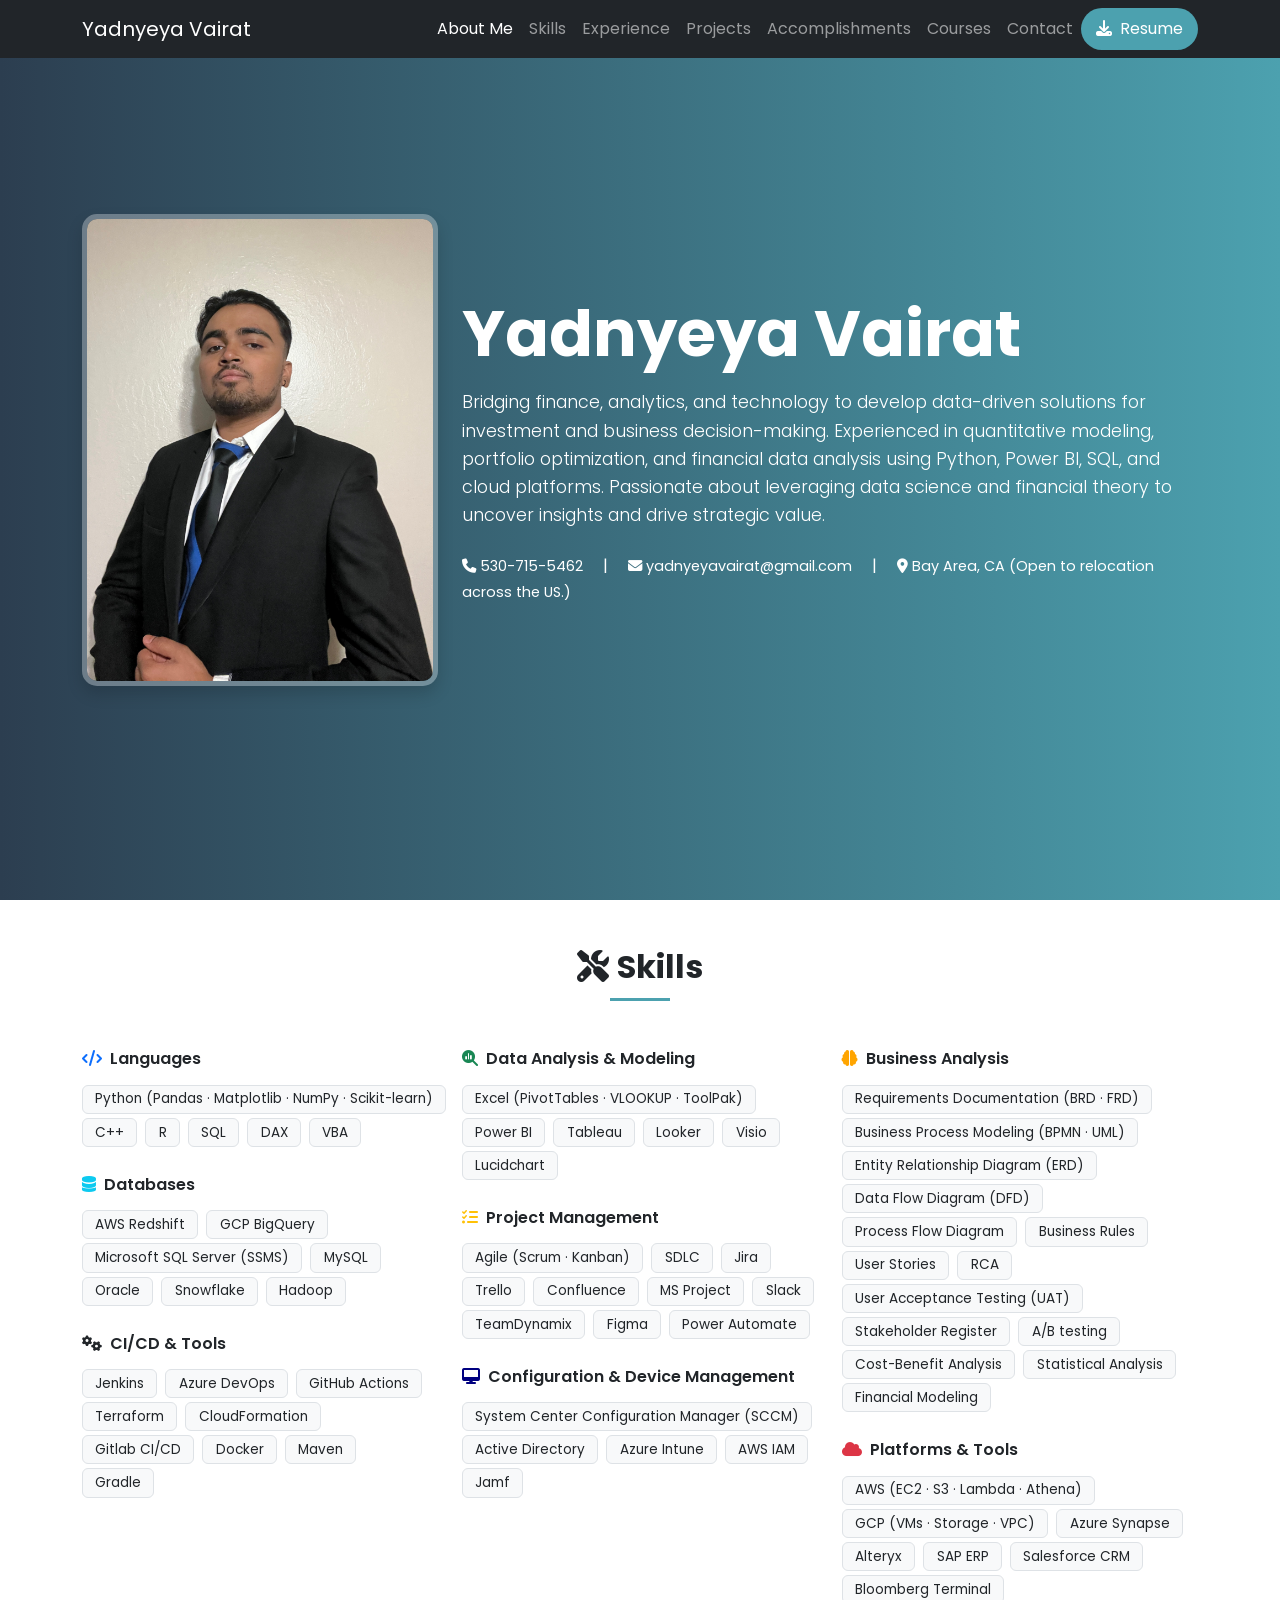
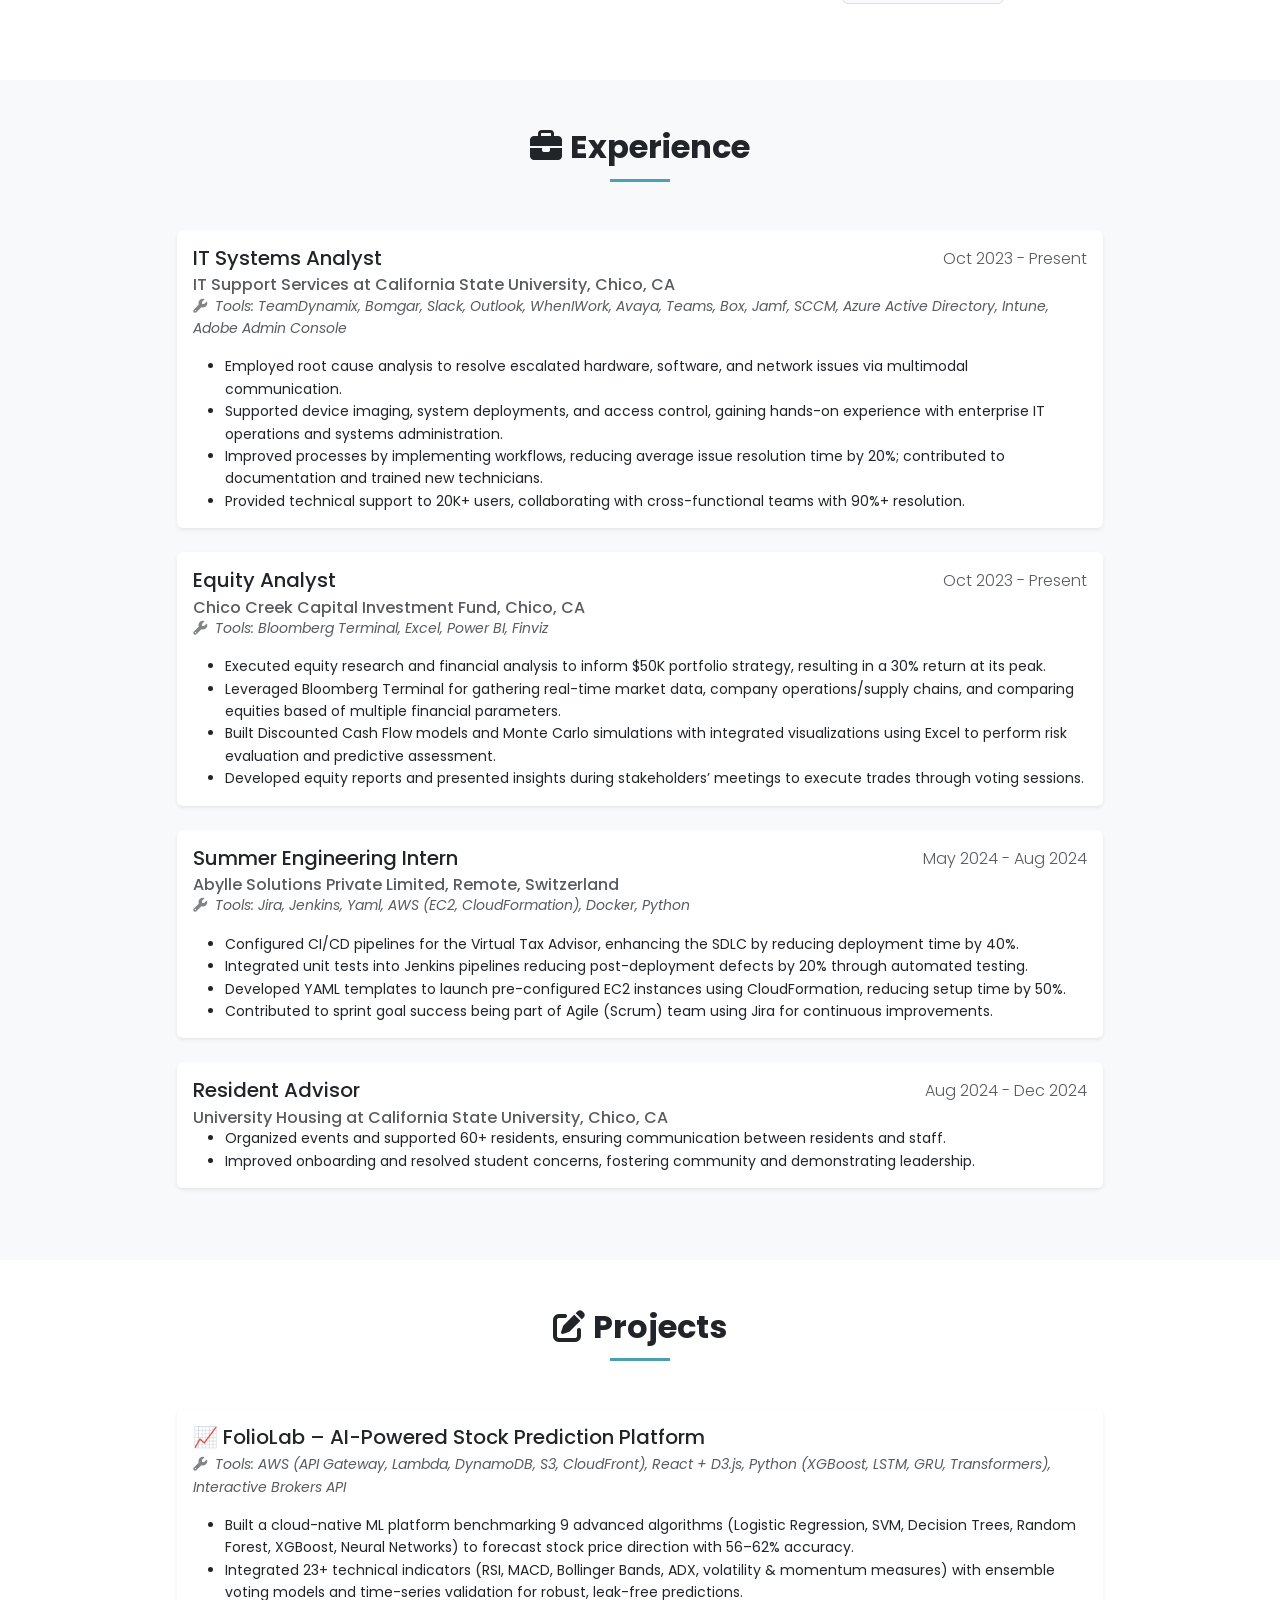
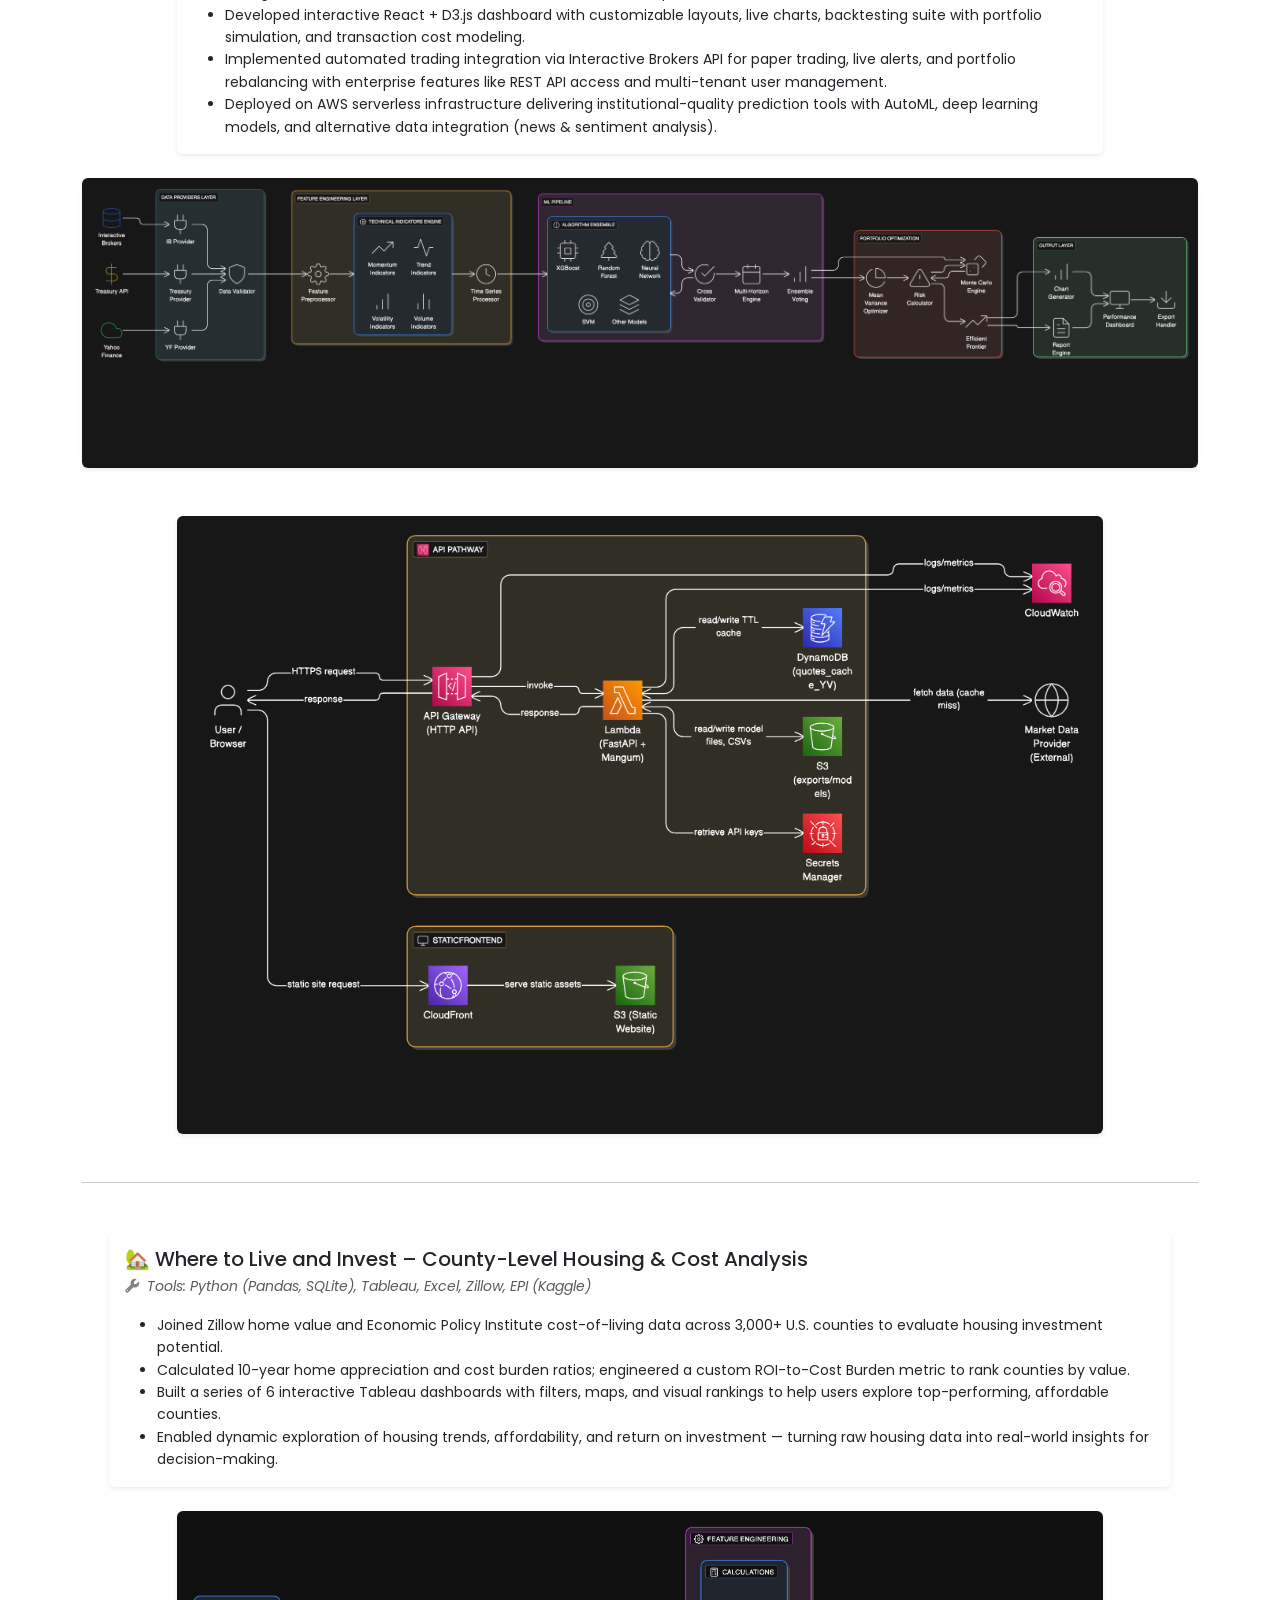
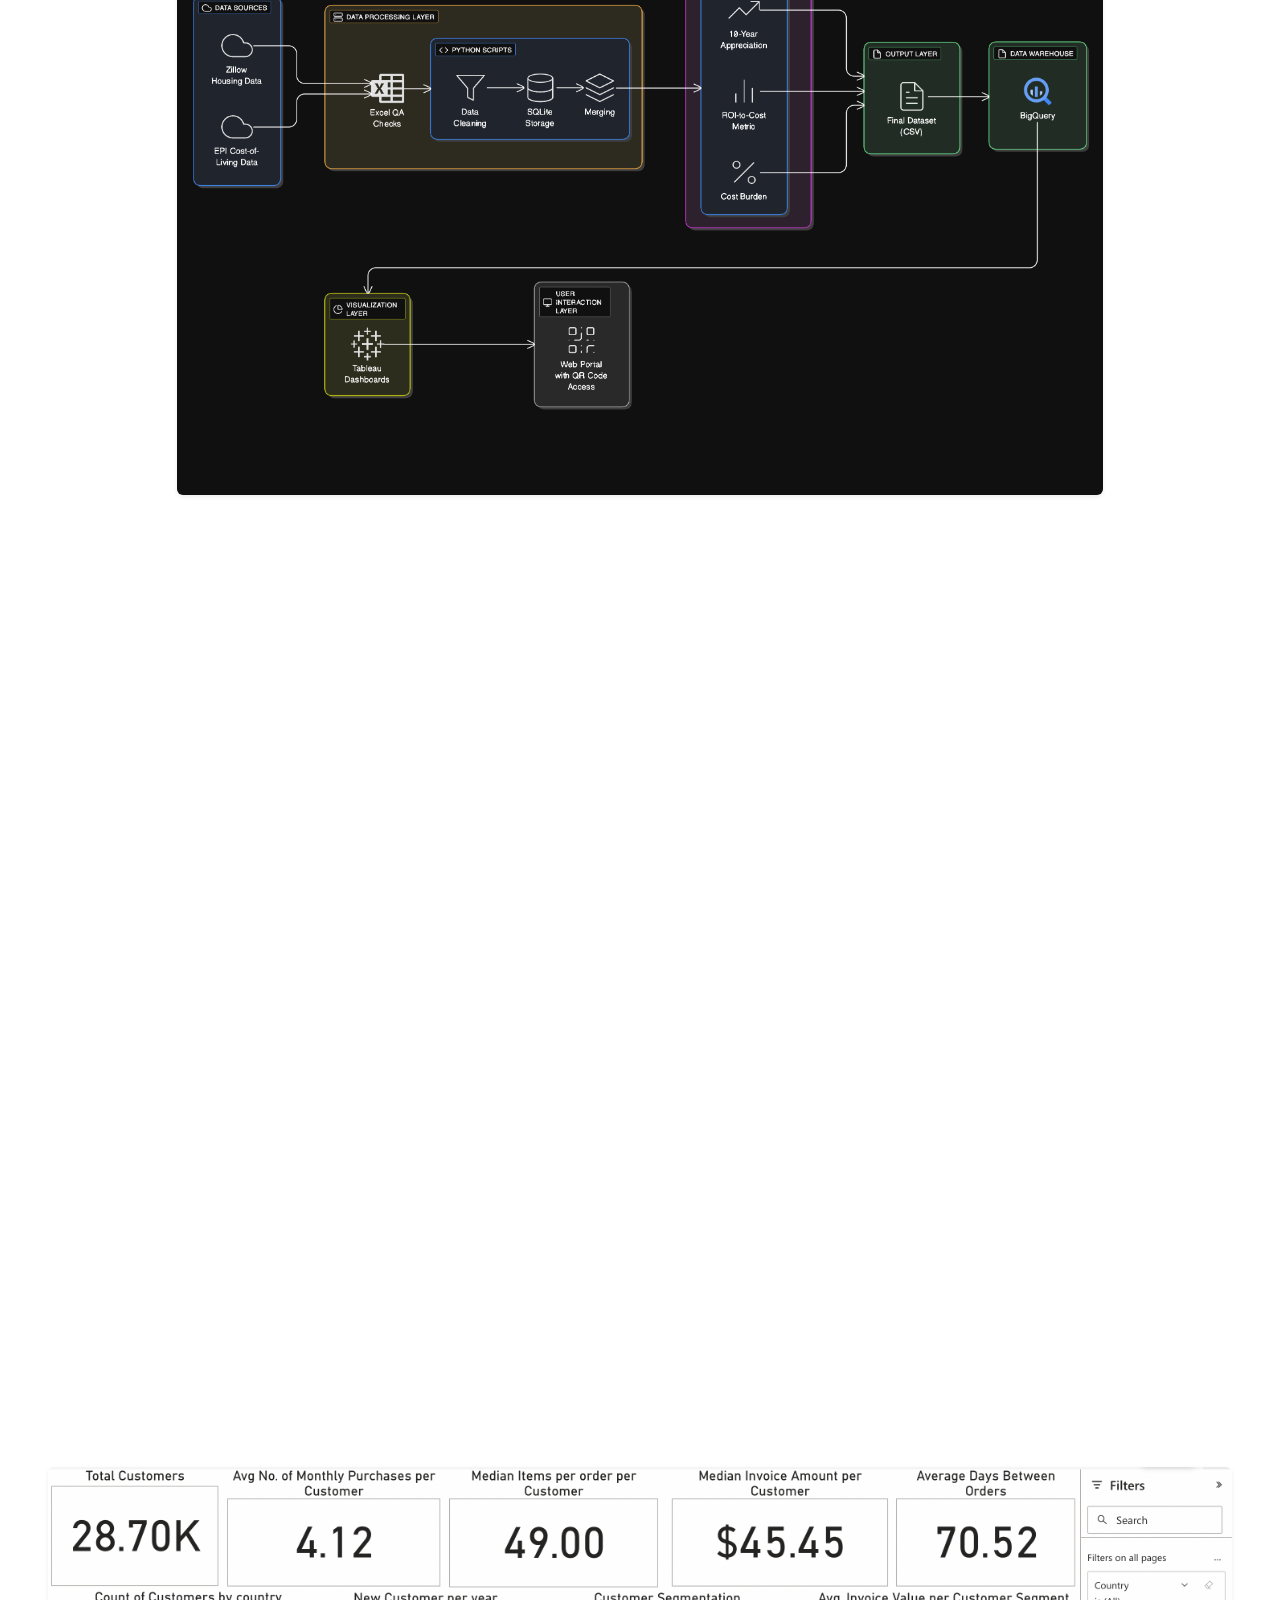
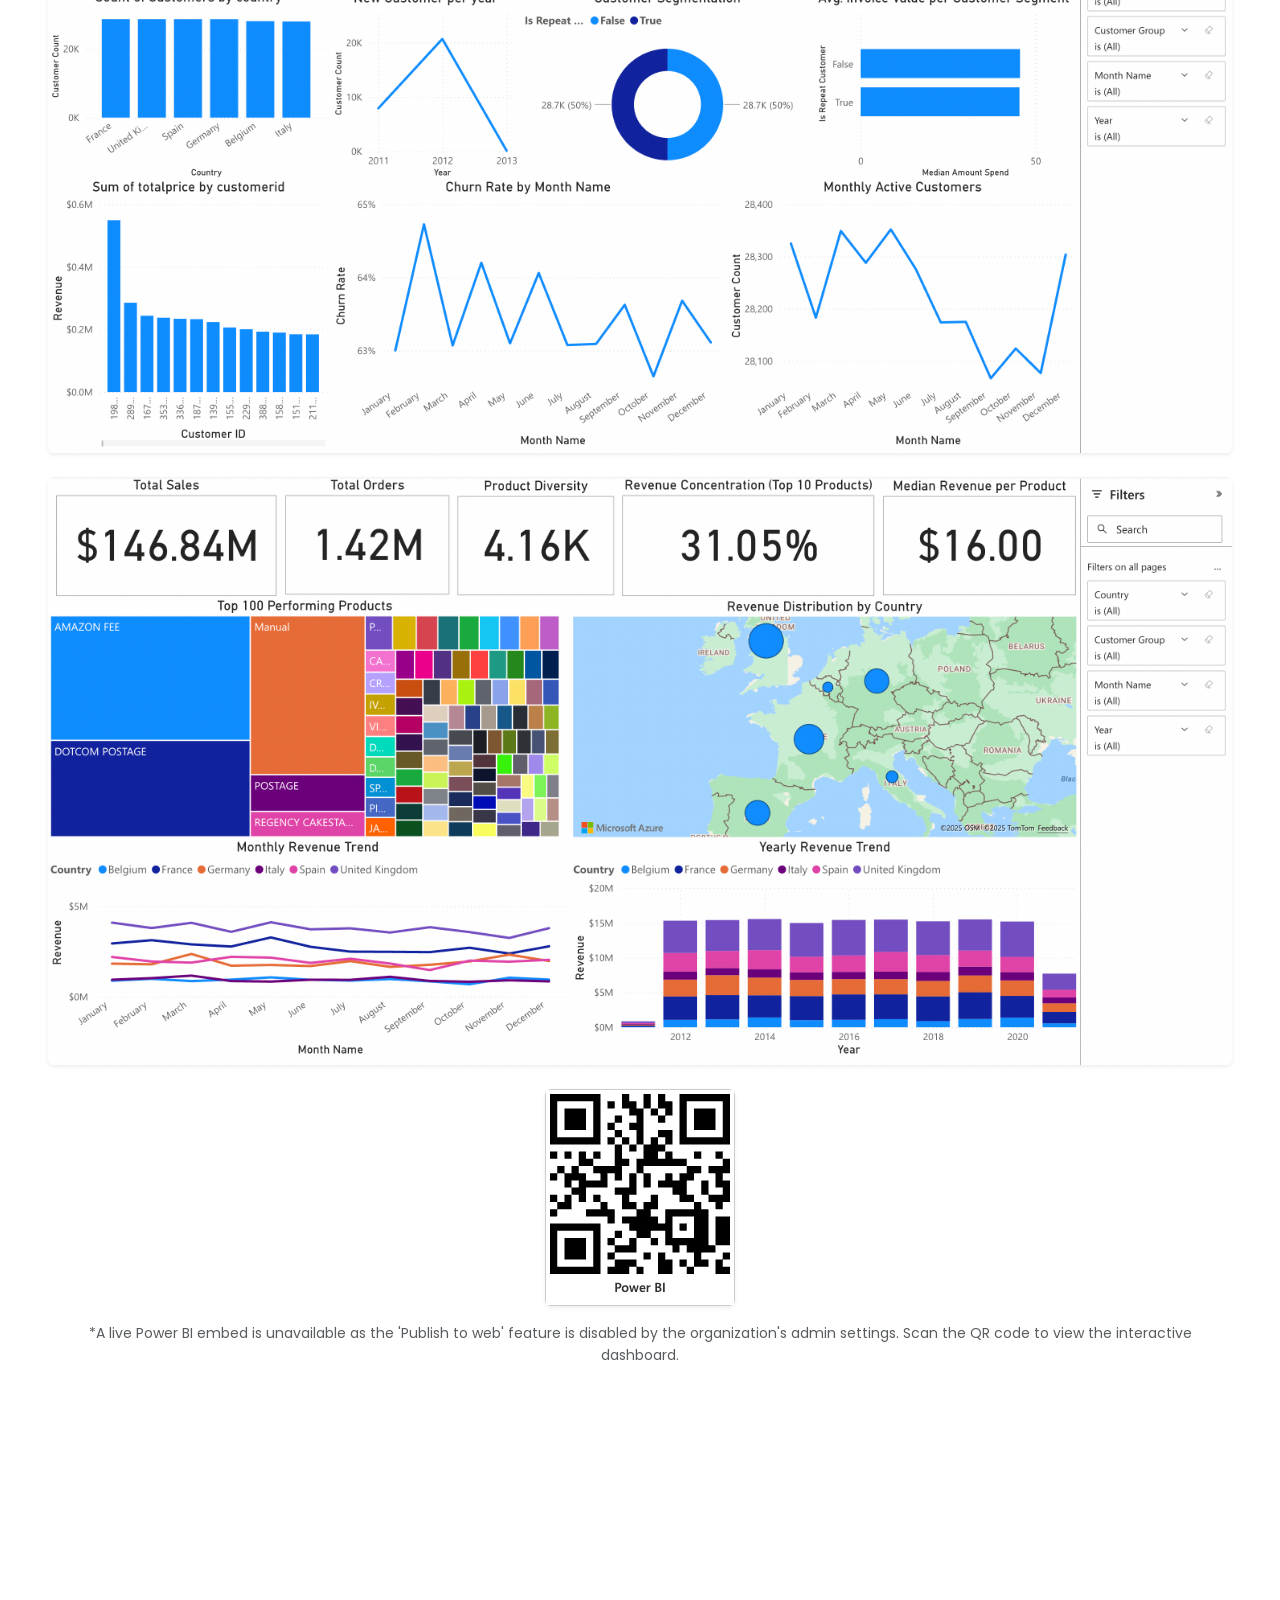
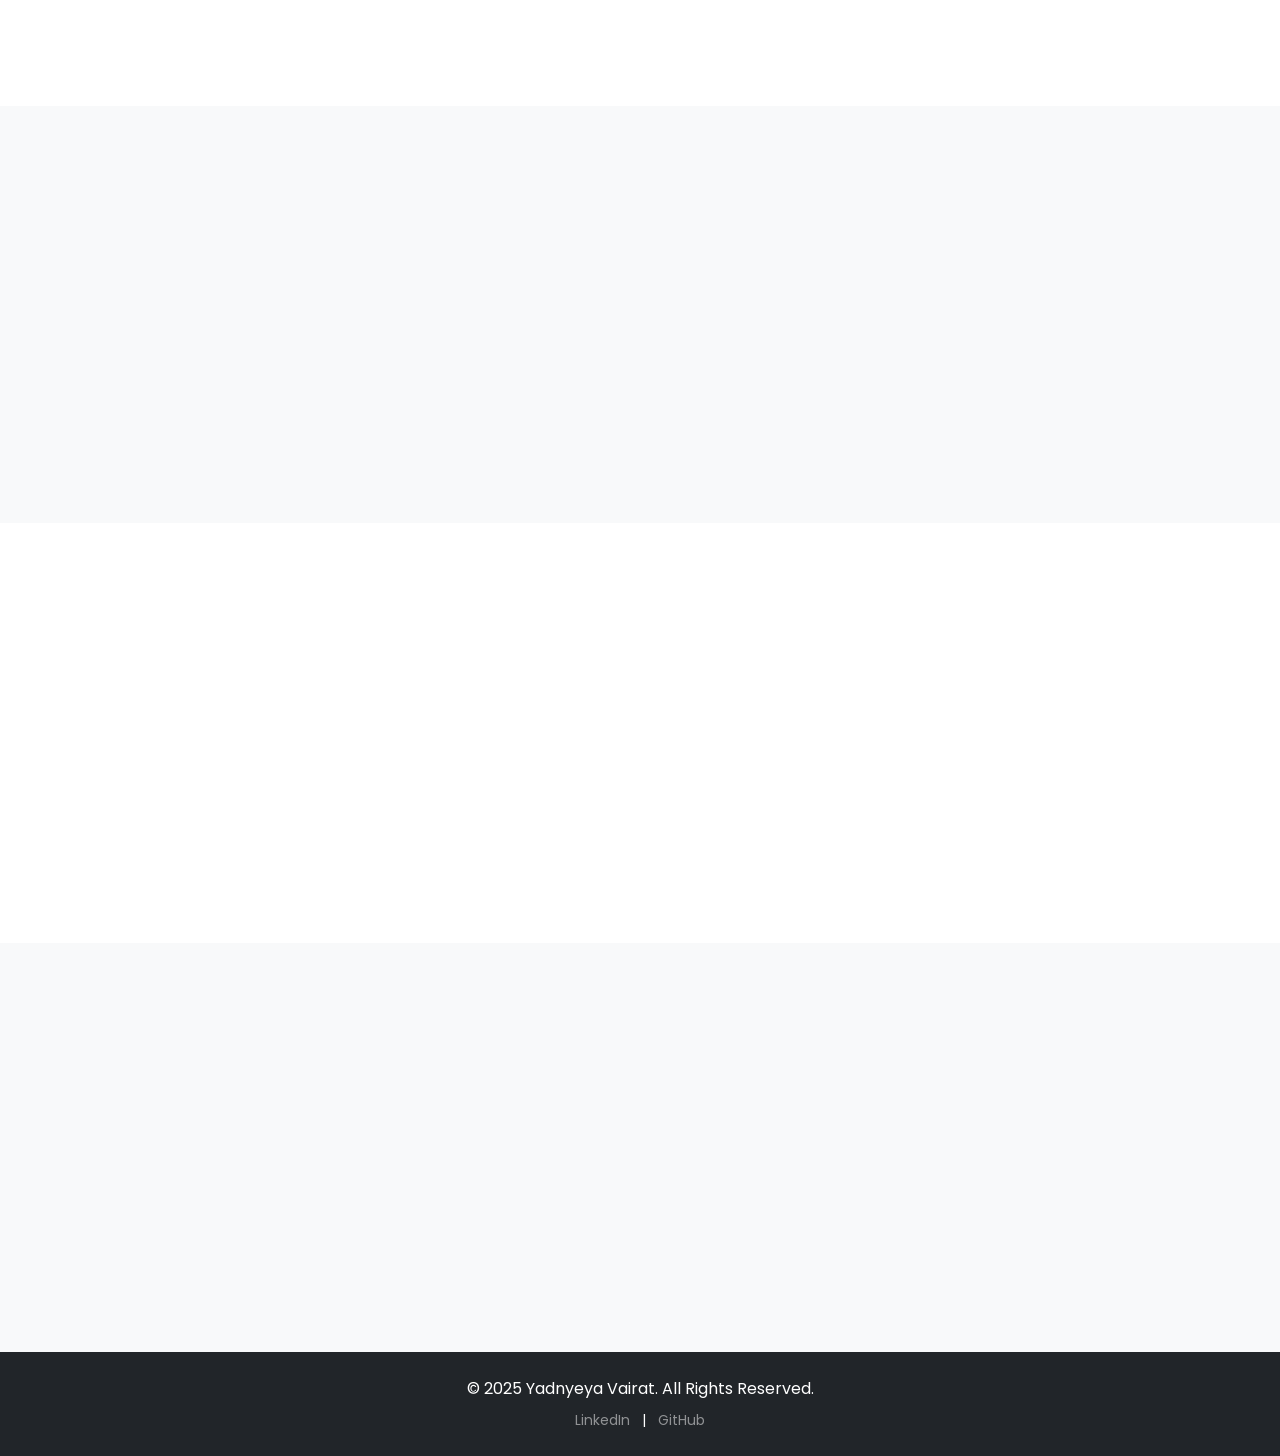
==== index.html @ 2e36c238 "Updated About me" ====
<!DOCTYPE html>
<html lang="en">
<head>
    <meta charset="UTF-8">
    <meta name="viewport" content="width=device-width, initial-scale=1.0">
    <meta name="description" content="Yadnyeya Vairat - Data Analyst & Business Analyst with expertise in Python, SQL, AWS, and Power BI. Experienced in data analytics, business analysis, and cloud operations.">
    <meta name="keywords" content="Data Analyst, Business Analyst, Python, SQL, AWS, Power BI, Tableau, Data Science, Cloud Computing">
    <meta name="author" content="Yadnyeya Vairat">
    <title>Yadnyeya Vairat | Data & Business Analyst Portfolio</title>

    <link href="https://cdn.jsdelivr.net/npm/bootstrap@5.3.3/dist/css/bootstrap.min.css" rel="stylesheet" integrity="sha384-QWTKZyjpPEjISv5WaRU9OFeRpok6YctnYmDr5pNlyT2bRjXh0JMhjY6hW+ALEwIH" crossorigin="anonymous">

    <link rel="preconnect" href="https://fonts.googleapis.com">
    <link rel="preconnect" href="https://fonts.gstatic.com" crossorigin>
    <link href="https://fonts.googleapis.com/css2?family=Poppins:wght@300;400;600;700&display=swap" rel="stylesheet">

    <link rel="stylesheet" href="https://cdnjs.cloudflare.com/ajax/libs/font-awesome/6.5.2/css/all.min.css" integrity="sha512-SnH5WK+bZxgPHs44uWIX+LLJAJ9/2PkPKZ5QiAj6Ta86w+fsb2TkcmfRyVX3pBnMFcV7oQPJkl9QevSCWr3W6A==" crossorigin="anonymous" referrerpolicy="no-referrer" />

    <!-- Link to the external CSS file -->
    <link rel="stylesheet" href="style.css">

</head>
<body data-bs-spy="scroll" data-bs-target="#mainNav" data-bs-offset="90">
    <!-- Skip link for accessibility -->
    <a href="#main-content" class="skip-link visually-hidden-focusable">Skip to main content</a>

    <nav class="navbar navbar-expand-lg navbar-dark bg-dark fixed-top" id="mainNav">
        <div class="container">
            <a class="navbar-brand" href="#home">Yadnyeya Vairat</a>
            <button class="navbar-toggler" type="button" data-bs-toggle="collapse" data-bs-target="#navbarResponsive" aria-controls="navbarResponsive" aria-expanded="false" aria-label="Toggle navigation">
                <span class="navbar-toggler-icon"></span>
            </button>
            <div class="collapse navbar-collapse" id="navbarResponsive">
                <ul class="navbar-nav ms-auto mb-2 mb-lg-0">
                    <li class="nav-item"><a class="nav-link" href="#home">About Me</a></li>
                    <li class="nav-item"><a class="nav-link" href="#skills">Skills</a></li>
                    <li class="nav-item"><a class="nav-link" href="#experience">Experience</a></li>
                    <li class="nav-item"><a class="nav-link" href="#projects">Projects</a></li>
                    <li class="nav-item"><a class="nav-link" href="#accomplishments">Accomplishments</a></li>
                    <li class="nav-item"><a class="nav-link" href="#courses">Courses</a></li>
                    <li class="nav-item"><a class="nav-link" href="#contact">Contact</a></li>
                    <li class="nav-item">
                        <a class="nav-link resume-link" href="Resume.pdf" target="_blank">
                           <i class="fas fa-download me-1"></i> Resume
                        </a>
                    </li>
                </ul>
            </div>
        </div>
    </nav>

    <header id="home" class="hero-section d-flex align-items-center text-white">
        <div class="container">
            <div>
                <div class="row align-items-center gy-4">
                    <div class="col-lg-4 text-center text-lg-end">
                        <img src="Resume.JPG"
                             alt="Professional headshot of Yadnyeya Vairat, Data and Business Analyst"
                             class="img-fluid profile-picture shadow"
                             loading="eager">
                    </div>
                    <div class="col-lg-8 text-center text-lg-start">
                        <h1 class="display-3 fw-bold mb-3">Yadnyeya Vairat</h1>
                        <p class="hero-description mb-4">
                            Bridging finance, analytics, and technology to develop data-driven solutions for investment and business decision-making. Experienced in quantitative modeling, portfolio optimization, and financial data analysis using Python, Power BI, SQL, and cloud platforms. Passionate about leveraging data science and financial theory to uncover insights and drive strategic value.
                        </p>
                        <p class="contact-info mb-0">
                            <a href="tel:530-715-5462" class="text-white me-3"><i class="fas fa-phone"></i> 530-715-5462</a> |
                            <a href="https://mail.google.com/mail/?view=cm&fs=1&to=yadnyeyavairat@gmail.com" target="_blank" rel="noopener noreferrer" class="text-white mx-3"><i class="fas fa-envelope"></i> yadnyeyavairat@gmail.com</a> |
                            <span class="mx-3"><i class="fas fa-map-marker-alt"></i> Bay Area, CA (Open to relocation across the US.)</span>
                        </p>
                    </div>
                </div>
            </div>
        </div>
    </header>

    <main id="main-content"> <!-- Removed container class to allow for mixed-width sections -->

        <section id="skills" class="py-5 scroll-target">
             <div class="container fade-in">
                <h2 class="section-title text-center mb-5"><i class="fa-solid fa-screwdriver-wrench me-2"></i>Skills</h2>
                <div class="row gy-4">
                    <!-- Column 1 -->
                    <div class="col-lg-4">
                        <div class="skill-category mb-4">
                            <h6><i class="fas fa-code me-2 text-primary"></i>Languages</h6>
                            <span class="badge bg-light text-dark border me-1 mb-1">Python (Pandas · Matplotlib · NumPy · Scikit-learn)</span>
                            <span class="badge bg-light text-dark border me-1 mb-1">C++</span>
                            <span class="badge bg-light text-dark border me-1 mb-1">R</span>
                            <span class="badge bg-light text-dark border me-1 mb-1">SQL</span>
                            <span class="badge bg-light text-dark border me-1 mb-1">DAX</span>
                            <span class="badge bg-light text-dark border me-1 mb-1">VBA</span>
                        </div>
                        <div class="skill-category mb-4">
                            <h6><i class="fas fa-database me-2 text-info"></i>Databases</h6>
                            <span class="badge bg-light text-dark border me-1 mb-1">AWS Redshift</span>
                            <span class="badge bg-light text-dark border me-1 mb-1">GCP BigQuery</span>
                            <span class="badge bg-light text-dark border me-1 mb-1">Microsoft SQL Server (SSMS)</span>
                            <span class="badge bg-light text-dark border me-1 mb-1">MySQL</span>
                            <span class="badge bg-light text-dark border me-1 mb-1">Oracle</span>
                            <span class="badge bg-light text-dark border me-1 mb-1">Snowflake</span>
                            <span class="badge bg-light text-dark border me-1 mb-1">Hadoop</span>
                        </div>
                        <div class="skill-category mb-4">
                            <h6><i class="fas fa-cogs me-2 text-dark"></i>CI/CD & Tools</h6>
                            <span class="badge bg-light text-dark border me-1 mb-1">Jenkins</span>
                            <span class="badge bg-light text-dark border me-1 mb-1">Azure DevOps</span>
                            <span class="badge bg-light text-dark border me-1 mb-1">GitHub Actions</span>
                            <span class="badge bg-light text-dark border me-1 mb-1">Terraform</span>
                            <span class="badge bg-light text-dark border me-1 mb-1">CloudFormation</span>
                            <span class="badge bg-light text-dark border me-1 mb-1">Gitlab CI/CD</span>
                            <span class="badge bg-light text-dark border me-1 mb-1">Docker</span>
                            <span class="badge bg-light text-dark border me-1 mb-1">Maven</span>
                            <span class="badge bg-light text-dark border me-1 mb-1">Gradle</span>
                        </div>
                    </div>

                    <!-- Column 2 -->
                    <div class="col-lg-4">
                        <div class="skill-category mb-4">
                            <h6><i class="fas fa-magnifying-glass-chart me-2 text-success"></i>Data Analysis & Modeling</h6>
                            <span class="badge bg-light text-dark border me-1 mb-1">Excel (PivotTables · VLOOKUP · ToolPak)</span>
                            <span class="badge bg-light text-dark border me-1 mb-1">Power BI</span>
                            <span class="badge bg-light text-dark border me-1 mb-1">Tableau</span>
                            <span class="badge bg-light text-dark border me-1 mb-1">Looker</span>
                            <span class="badge bg-light text-dark border me-1 mb-1">Visio</span>
                            <span class="badge bg-light text-dark border me-1 mb-1">Lucidchart</span>
                        </div>
                        <div class="skill-category mb-4">
                            <h6><i class="fas fa-tasks me-2 text-warning"></i>Project Management</h6>
                            <span class="badge bg-light text-dark border me-1 mb-1">Agile (Scrum · Kanban)</span>
                            <span class="badge bg-light text-dark border me-1 mb-1">SDLC</span>
                            <span class="badge bg-light text-dark border me-1 mb-1">Jira</span>
                            <span class="badge bg-light text-dark border me-1 mb-1">Trello</span>
                            <span class="badge bg-light text-dark border me-1 mb-1">Confluence</span>
                            <span class="badge bg-light text-dark border me-1 mb-1">MS Project</span>
                            <span class="badge bg-light text-dark border me-1 mb-1">Slack</span>
                            <span class="badge bg-light text-dark border me-1 mb-1">TeamDynamix</span>
                            <span class="badge bg-light text-dark border me-1 mb-1">Figma</span>
                            <span class="badge bg-light text-dark border me-1 mb-1">Power Automate</span>
                        </div>
                        <div class="skill-category mb-4">
                            <h6><i class="fas fa-desktop me-2" style="color: #000080;"></i>Configuration & Device Management</h6>
                            <span class="badge bg-light text-dark border me-1 mb-1">System Center Configuration Manager (SCCM)</span>
                            <span class="badge bg-light text-dark border me-1 mb-1">Active Directory</span>
                            <span class="badge bg-light text-dark border me-1 mb-1">Azure Intune</span>
                            <span class="badge bg-light text-dark border me-1 mb-1">AWS IAM</span>
                            <span class="badge bg-light text-dark border me-1 mb-1">Jamf</span>
                        </div>
                    </div>

                    <!-- Column 3 -->
                    <div class="col-lg-4">
                        <div class="skill-category mb-4">
                            <h6><i class="fas fa-brain me-2" style="color: orange;"></i>Business Analysis</h6>
                            <span class="badge bg-light text-dark border me-1 mb-1">Requirements Documentation (BRD · FRD)</span>
                            <span class="badge bg-light text-dark border me-1 mb-1">Business Process Modeling (BPMN · UML)</span>
                            <span class="badge bg-light text-dark border me-1 mb-1">Entity Relationship Diagram (ERD)</span>
                            <span class="badge bg-light text-dark border me-1 mb-1">Data Flow Diagram (DFD)</span>
                            <span class="badge bg-light text-dark border me-1 mb-1">Process Flow Diagram</span>
                            <span class="badge bg-light text-dark border me-1 mb-1">Business Rules</span>
                            <span class="badge bg-light text-dark border me-1 mb-1">User Stories</span>
                            <span class="badge bg-light text-dark border me-1 mb-1">RCA</span>
                            <span class="badge bg-light text-dark border me-1 mb-1">User Acceptance Testing (UAT)</span>
                            <span class="badge bg-light text-dark border me-1 mb-1">Stakeholder Register</span>
                            <span class="badge bg-light text-dark border me-1 mb-1">A/B testing</span>
                            <span class="badge bg-light text-dark border me-1 mb-1">Cost-Benefit Analysis</span>
                            <span class="badge bg-light text-dark border me-1 mb-1">Statistical Analysis</span>
                            <span class="badge bg-light text-dark border me-1 mb-1">Financial Modeling</span>
                        </div>
                        <div class="skill-category mb-4">
                            <h6><i class="fas fa-cloud me-2 text-danger"></i>Platforms & Tools</h6>
                            <span class="badge bg-light text-dark border me-1 mb-1">AWS (EC2 · S3 · Lambda · Athena)</span>
                            <span class="badge bg-light text-dark border me-1 mb-1">GCP (VMs · Storage · VPC)</span>
                            <span class="badge bg-light text-dark border me-1 mb-1">Azure Synapse</span>
                            <span class="badge bg-light text-dark border me-1 mb-1">Alteryx</span>
                            <span class="badge bg-light text-dark border me-1 mb-1">SAP ERP</span>
                            <span class="badge bg-light text-dark border me-1 mb-1">Salesforce CRM</span>
                            <span class="badge bg-light text-dark border me-1 mb-1">Bloomberg Terminal</span>
                        </div>
                    </div>
                </div>
            </div>
        </section>

        <section id="experience" class="py-5 bg-light scroll-target">
            <div class="container fade-in">
                <h2 class="section-title text-center mb-5"><i class="fas fa-briefcase me-2"></i>Experience</h2>
                <div class="row justify-content-center">
                    <div class="col-lg-10">
                        <div class="card mb-4 shadow-sm experience-card">
                            <div class="card-body">
                                <div class="d-flex justify-content-between flex-wrap mb-2">
                                    <h5 class="card-title mb-0">IT Systems Analyst</h5>
                                    <span class="text-muted fw-light">Oct 2023 - Present</span>
                                </div>
                                <h6 class="card-subtitle text-muted">IT Support Services at California State University, Chico, CA</h6>
                                <p class="text-muted small tools-used mb-3">
                                    <i class="fas fa-wrench me-1 opacity-75"></i> Tools: TeamDynamix, Bomgar, Slack, Outlook, WhenIWork, Avaya, Teams, Box, Jamf, SCCM, Azure Active Directory, Intune, Adobe Admin Console
                                </p>
                                <ul class="card-text small">
                                    <li>Employed root cause analysis to resolve escalated hardware, software, and network issues via multimodal communication.</li>
                                    <li>Supported device imaging, system deployments, and access control, gaining hands-on experience with enterprise IT operations and systems administration.</li>
                                    <li>Improved processes by implementing workflows, reducing average issue resolution time by 20%; contributed to documentation and trained new technicians.</li>
                                    <li>Provided technical support to 20K+ users, collaborating with cross-functional teams with 90%+ resolution.</li>
                                </ul>
                            </div>
                        </div>

                        <div class="card mb-4 shadow-sm experience-card">
                             <div class="card-body">
                                <div class="d-flex justify-content-between flex-wrap mb-2">
                                    <h5 class="card-title mb-0">Equity Analyst</h5>
                                    <span class="text-muted fw-light">Oct 2023 - Present</span>
                                </div>
                                <h6 class="card-subtitle text-muted">Chico Creek Capital Investment Fund, Chico, CA</h6>
                                <p class="text-muted small tools-used mb-3">
                                     <i class="fas fa-wrench me-1 opacity-75"></i> Tools: Bloomberg Terminal, Excel, Power BI, Finviz
                                </p>
                                <ul class="card-text small">
                                    <li>Executed equity research and financial analysis to inform $50K portfolio strategy, resulting in a 30% return at its peak.</li>
                                    <li>Leveraged Bloomberg Terminal for gathering real-time market data, company operations/supply chains, and comparing equities based of multiple financial parameters.</li>
                                    <li>Built Discounted Cash Flow models and Monte Carlo simulations with integrated visualizations using Excel to perform risk evaluation and predictive assessment.</li>
                                    <li>Developed equity reports and presented insights during stakeholders’ meetings to execute trades through voting sessions.</li>
                                </ul>
                            </div>
                        </div>

                        <div class="card mb-4 shadow-sm experience-card">
                             <div class="card-body">
                                <div class="d-flex justify-content-between flex-wrap mb-2">
                                    <h5 class="card-title mb-0">Summer Engineering Intern</h5>
                                    <span class="text-muted fw-light">May 2024 - Aug 2024</span>
                                </div>
                                <h6 class="card-subtitle text-muted">Abylle Solutions Private Limited, Remote, Switzerland</h6>
                                <p class="text-muted small tools-used mb-3">
                                    <i class="fas fa-wrench me-1 opacity-75"></i> Tools: Jira, Jenkins, Yaml, AWS (EC2, CloudFormation), Docker, Python
                                </p>
                                <ul class="card-text small">
                                    <li>Configured CI/CD pipelines for the Virtual Tax Advisor, enhancing the SDLC by reducing deployment time by 40%.</li>
                                    <li>Integrated unit tests into Jenkins pipelines reducing post-deployment defects by 20% through automated testing.</li>
                                    <li>Developed YAML templates to launch pre-configured EC2 instances using CloudFormation, reducing setup time by 50%.</li>
                                    <li>Contributed to sprint goal success being part of Agile (Scrum) team using Jira for continuous improvements.</li>
                                </ul>
                            </div>
                        </div>
                         <div class="card mb-4 shadow-sm experience-card">
                            <div class="card-body">
                                <div class="d-flex justify-content-between flex-wrap mb-2">
                                    <h5 class="card-title mb-0">Resident Advisor</h5>
                                    <span class="text-muted fw-light">Aug 2024 - Dec 2024</span>
                                </div>
                                <h6 class="card-subtitle text-muted">University Housing at California State University, Chico, CA</h6>
                                <ul class="card-text small">
                                    <li>Organized events and supported 60+ residents, ensuring communication between residents and staff.</li>
                                    <li>Improved onboarding and resolved student concerns, fostering community and demonstrating leadership.</li>
                                </ul>
                            </div>
                        </div>
                    </div>
                </div>
            </div>
        </section>

        <!-- UPDATED PROJECTS SECTION LAYOUT -->
        <section id="projects" class="py-5 scroll-target">
            <div class="container fade-in">
                <h2 class="section-title text-center mb-5"><i class="fa-solid fa-pen-to-square me-2"></i>Projects</h2>

                <!-- TOP Featured Project Card - FolioLab -->
                <div class="row justify-content-center mb-4">
                    <div class="col-lg-10">
                        <div class="card shadow-sm project-card border-primary">
                             <div class="card-body">
                                <h5 class="card-title mb-1">📈 FolioLab – AI-Powered Stock Prediction Platform</h5>
                                <p class="text-muted small tools-used mb-3">
                                     <i class="fas fa-wrench me-1 opacity-75"></i> Tools: AWS (API Gateway, Lambda, DynamoDB, S3, CloudFront), React + D3.js, Python (XGBoost, LSTM, GRU, Transformers), Interactive Brokers API
                                </p>
                                <ul class="card-text small">
                                    <li>Built a cloud-native ML platform benchmarking 9 advanced algorithms (Logistic Regression, SVM, Decision Trees, Random Forest, XGBoost, Neural Networks) to forecast stock price direction with 56–62% accuracy.</li>
                                    <li>Integrated 23+ technical indicators (RSI, MACD, Bollinger Bands, ADX, volatility & momentum measures) with ensemble voting models and time-series validation for robust, leak-free predictions.</li>
                                    <li>Developed interactive React + D3.js dashboard with customizable layouts, live charts, backtesting suite with portfolio simulation, and transaction cost modeling.</li>
                                    <li>Implemented automated trading integration via Interactive Brokers API for paper trading, live alerts, and portfolio rebalancing with enterprise features like REST API access and multi-tenant user management.</li>
                                    <li>Deployed on AWS serverless infrastructure delivering institutional-quality prediction tools with AutoML, deep learning models, and alternative data integration (news & sentiment analysis).</li>
                                </ul>
                            </div>
                        </div>
                    </div>
                </div>
            </div> <!-- End of standard container -->
            
            <!-- Container for the Python System Architecture image -->
            <div class="container mb-5 fade-in">
                <div class="row justify-content-center">
                    <div class="col-lg-12">
                        <img src="Python System Architecture.png" class="img-fluid rounded shadow-sm" alt="FolioLab Python System Architecture - ML Pipeline with Data Processing, Feature Engineering, and Model Training Components" loading="lazy">
                    </div>
                </div>
            </div>
            
            <!-- Container for the FolioLab Architecture image -->
            <div class="container mb-5 fade-in">
                <div class="row justify-content-center">
                    <div class="col-lg-10">
                        <img src="FolioLab.png" class="img-fluid rounded shadow-sm" alt="FolioLab AI-Powered Stock Prediction Platform Architecture Diagram" loading="lazy">
                    </div>
                </div>
            </div>

            <div class="container fade-in">
                <hr class="my-5"> <!-- Add a separator -->
            </div>

                <!-- Second Featured Project Card -->
                <div class="row justify-content-center mb-4">
                    <div class="col-lg-10">
                        <div class="card shadow-sm project-card">
                             <div class="card-body">
                                <h5 class="card-title mb-1">🏡 Where to Live and Invest – County-Level Housing & Cost Analysis</h5>
                                <p class="text-muted small tools-used mb-3">
                                     <i class="fas fa-wrench me-1 opacity-75"></i> Tools: Python (Pandas, SQLite), Tableau, Excel, Zillow, EPI (Kaggle)
                                </p>
                                <ul class="card-text small">
                                    <li>Joined Zillow home value and Economic Policy Institute cost-of-living data across 3,000+ U.S. counties to evaluate housing investment potential.</li>
                                    <li>Calculated 10-year home appreciation and cost burden ratios; engineered a custom ROI-to-Cost Burden metric to rank counties by value.</li>
                                    <li>Built a series of 6 interactive Tableau dashboards with filters, maps, and visual rankings to help users explore top-performing, affordable counties.</li>
                                    <li>Enabled dynamic exploration of housing trends, affordability, and return on investment — turning raw housing data into real-world insights for decision-making.</li>
                                </ul>
                            </div>
                        </div>
                    </div>
                </div>
            </div> <!-- End of standard container -->
            
            <!-- Container for the Real Estate image (reduced size) -->
            <div class="container mb-5 fade-in">
                <div class="row justify-content-center">
                    <div class="col-lg-10">
                        <img src="Real Estate.png" class="img-fluid rounded shadow-sm" alt="Real Estate Investment Analysis Project Architecture Diagram" loading="lazy">
                    </div>
                </div>
            </div>

            <!-- New full-width container for the dashboard -->
            <div class="container-fluid px-md-5 mb-5 fade-in">
                 <div class='tableauPlaceholder' id='viz1752080112886' style='position: relative'>
                    <noscript>
                        <a href='#'>
                            <img alt='Dashboard 2 ' src='https:&#47;&#47;public.tableau.com&#47;static&#47;images&#47;US&#47;USRealEstateInvestmentAnalysis&#47;Dashboard2&#47;1_rss.png' style='border: none' />
                        </a>
                    </noscript>
                    <object class='tableauViz'  style='display:none;'>
                        <param name='host_url' value='https%3A%2F%2Fpublic.tableau.com%2F' />
                        <param name='embed_code_version' value='3' />
                        <param name='site_root' value='' />
                        <param name='name' value='USRealEstateInvestmentAnalysis&#47;Dashboard2' />
                        <param name='tabs' value='no' />
                        <param name='toolbar' value='yes' />
                        <param name='static_image' value='https:&#47;&#47;public.tableau.com&#47;static&#47;images&#47;US&#47;USRealEstateInvestmentAnalysis&#47;Dashboard2&#47;1.png' />
                        <param name='animate_transition' value='yes' />
                        <param name='display_static_image' value='yes' />
                        <param name='display_spinner' value='yes' />
                        <param name='display_overlay' value='yes' />
                        <param name='display_count' value='yes' />
                        <param name='language' value='en-US' />
                        <param name='filter' value='publish=yes' />
                    </object>
                </div>
            </div>

            <!-- Re-open standard container for other projects -->
            <div class="container fade-in">
                <hr class="my-5"> <!-- Add a separator -->
                
                <!-- Second Featured Project -->
                <div class="row justify-content-center mb-4">
                    <div class="col-lg-10">
                        <div class="card shadow-sm project-card">
                             <div class="card-body">
                                <h5 class="card-title mb-1">🧾 E-Commerce Sales Analytics Dashboard</h5>
                                <p class="text-muted small tools-used mb-3">
                                     <i class="fas fa-wrench me-1 opacity-75"></i> Tools: AWS S3, AWS Glue, Redshift, SQL, Tableau, Python (Pandas), PySpark
                                </p>
                                <ul class="card-text small">
                                    <li>Designed and executed an end-to-end data analytics pipeline using AWS to analyze e-commerce sales data across multiple countries.</li>
                                    <li>Cleaned and transformed raw CSV data using AWS Glue (PySpark), then modeled and loaded it into Redshift for analytical querying.</li>
                                    <li>Built interactive dashboards in Tableau to visualize monthly trends and regional performance, identifying a 40% sales spike in Q4 and key underperforming regions.</li>
                                    <li>Created complete BA documentation including a Business Requirements Document (BRD), stakeholder map, user stories, and an executive insights deck to simulate real-world consulting deliverables for inventory planning and marketing targeting.</li>
                                </ul>
                            </div>
                        </div>
                    </div>
                </div>
            </div> <!-- End of standard container -->
            
            <!-- Full-width container for the AWS image -->
            <div class="container-fluid px-md-5 mb-5 fade-in">
                <img src="Aws-Data-Pipeline.png" class="img-fluid rounded shadow-sm" alt="AWS Data Pipeline Architecture for E-Commerce Analytics" loading="lazy">
            </div>

            <!-- Container for Power BI screenshots and QR Code -->
            <div class="container-fluid px-md-5 mb-5 fade-in">
                <div class="row justify-content-center">
                    <div class="col-lg-12">
                        <img src="PowerBI1.png" class="img-fluid rounded shadow-sm mb-4" alt="Power BI Dashboard showing sales analytics and regional performance metrics" loading="lazy">
                        <img src="PowerBI2.png" class="img-fluid rounded shadow-sm mb-4" alt="Power BI Dashboard displaying quarterly trends and key performance indicators" loading="lazy">
                        <div class="text-center">
                           <img src="Ecommerce Sales Analysis-QR.jpg" class="img-fluid rounded shadow-sm" alt="QR Code to access interactive E-Commerce Sales Analysis dashboard" style="max-width: 200px;" loading="lazy">
                        </div>
                    </div>
                </div>
                <p class="text-center text-muted small mt-3">
                    *A live Power BI embed is unavailable as the 'Publish to web' feature is disabled by the organization's admin settings. Scan the QR code to view the interactive dashboard.
                </p>
            </div>


            <div class="container fade-in">
                <hr class="my-5"> <!-- Add a separator -->

                <!-- Third Featured Project -->
                <div class="row justify-content-center mb-4">
                    <div class="col-lg-10">
                        <div class="card shadow-sm project-card">
                             <div class="card-body">
                                <h5 class="card-title mb-1">Serverless Web Application with User Authentication</h5>
                                <p class="text-muted small tools-used mb-3">
                                     <i class="fas fa-wrench me-1 opacity-75"></i> Tools: AWS Services, Github, VS Code
                                </p>
                                <ul class="card-text small">
                                    <li>Deployed a full-stack serverless app using AWS Services: EC2, Lambda, S3, and API Gateway.</li>
                                    <li>Designed architecture using AWS Cognito for secure user authentication and Step Functions to automate backend workflows, reducing manual triggers by 30%.</li>
                                    <li>Improved security posture by implementing specific IAM policies for access control and VPC configurations for network protection.</li>
                                </ul>
                            </div>
                        </div>
                    </div>
                </div>
            </div> <!-- End of standard container -->

            <!-- Full-width container for the Serverless App image -->
            <div class="container-fluid px-md-5 mb-5 fade-in">
                <img src="Serverless-App.png" class="img-fluid rounded shadow-sm" alt="AWS Serverless Application Architecture with Lambda, API Gateway, and Cognito" loading="lazy">
            </div>

            <div class="container fade-in">
                <hr class="my-5"> <!-- Add a separator -->
                <!-- Final Featured Project -->
                <div class="row justify-content-center mb-4">
                     <div class="col-lg-10">
                        <div class="card h-100 shadow-sm project-card">
                             <div class="card-body d-flex flex-column">
                                <h5 class="card-title mb-1">Basic DevOps Cycle</h5>
                                <p class="text-muted small tools-used mb-3">
                                     <i class="fas fa-wrench me-1 opacity-75"></i> Tools: Jenkins, GitHub, Maven, PyInstaller, SonarQube, Docker
                                </p>
                                <ul class="card-text small flex-grow-1">
                                    <li>Established CI/CD Pipeline: Configured Jenkins to trigger builds upon GitHub commits, utilizing Maven and PyInstaller for automated builds and tests.</li>
                                    <li>Integrated Code Quality Checks: Implemented SonarQube into the pipeline to ensure code quality and maintain coding standards.</li>
                                    <li>Enhanced Deployment Efficiency: Deployed applications using Docker containers, improving scalability and ensuring consistent performance across environments.</li>
                                </ul>
                            </div>
                        </div>
                    </div>
                </div>
            </div>
            
            <!-- Container for the DevOps image (reduced size) -->
            <div class="container mb-5 fade-in">
                <div class="row justify-content-center">
                    <div class="col-lg-10">
                        <img src="DevOps.png" class="img-fluid rounded shadow-sm" alt="DevOps CI/CD Pipeline with Jenkins, Docker, and automated testing" loading="lazy">
                    </div>
                </div>
            </div>

        </section>

        <section id="accomplishments" class="py-5 bg-light scroll-target">
            <div class="container fade-in">
                <h2 class="section-title text-center mb-5"><i class="fas fa-trophy me-2"></i>Accomplishments</h2>
                <div class="row g-4">
                    <div class="col-lg-6 col-md-6">
                         <div class="card h-100 shadow-sm accomplishment-card">
                            <div class="card-body">
                                <h5 class="card-title"><i class="fas fa-graduation-cap me-2 text-primary"></i>Education</h5>
                                <hr>
                                <p class="mb-1"><strong>B.S. in Management Information Systems</strong></p>
                                <p class="mb-1"><small>Minor in Computer Science</small></p>
                                <p class="text-muted mb-1"><small>California State University, Chico</small></p>
                                <p class="text-muted"><small>2021 - 2025</small></p>
                            </div>
                        </div>
                    </div>
                    <div class="col-lg-6 col-md-6">
                        <div class="card h-100 shadow-sm accomplishment-card">
                            <div class="card-body">
                                <h5 class="card-title"><i class="fas fa-certificate me-2 text-warning"></i>Certifications</h5>
                                <hr>
                                <ul class="list-unstyled mb-0 small">
                                    <li class="mb-2"><i class="fas fa-award me-2 text-primary opacity-75"></i>Microsoft Business Analyst Professional Certificate (Coursera, 2025)</li>
                                    <li><i class="fas fa-award me-2 text-primary opacity-75"></i>Bloomberg Finance Fundamentals & Market Concepts (Bloomberg, 2024)</li>
                               </ul>
                            </div>
                        </div>
                    </div>
                </div>
            </div>
        </section>

        <section id="courses" class="py-5 scroll-target">
            <div class="container fade-in">
                <h2 class="section-title text-center mb-5"><i class="fas fa-book-reader me-2"></i>Relevant Courses</h2>
                <div class="row gy-4">
                    <div class="col-md-6">
                        <div class="card h-100 shadow-sm course-card">
                            <div class="card-body">
                                <h5 class="card-title"><i class="fas fa-laptop-code me-2 text-info"></i>Technical Courses</h5>
                                <hr>
                                <ul class="list-unstyled mb-0 small course-list">
                                    <li><i class="fas fa-chevron-right me-2 opacity-50"></i>Advance Algorithms and Data Structures</li>
                                    <li><i class="fas fa-chevron-right me-2 opacity-50"></i>Web App and Mobile Development</li>
                                    <li><i class="fas fa-chevron-right me-2 opacity-50"></i>Artificial Intelligence</li>
                                    <li><i class="fas fa-chevron-right me-2 opacity-50"></i>Database Application Development</li>
                                    <li><i class="fas fa-chevron-right me-2 opacity-50"></i>Data Communications and Networking</li>
                                </ul>
                            </div>
                        </div>
                    </div>
                    <div class="col-md-6">
                        <div class="card h-100 shadow-sm course-card">
                            <div class="card-body">
                                <h5 class="card-title"><i class="fas fa-briefcase me-2 text-success"></i>Business Courses</h5>
                                <hr>
                                <ul class="list-unstyled mb-0 small course-list">
                                    <li><i class="fas fa-chevron-right me-2 opacity-50"></i>Survey of Finance</li>
                                    <li><i class="fas fa-chevron-right me-2 opacity-50"></i>Financial and Managerial Accounting</li>
                                    <li><i class="fas fa-chevron-right me-2 opacity-50"></i>Economics</li>
                                    <li><i class="fas fa-chevron-right me-2 opacity-50"></i>Business Analytics with Python</li>
                                    <li><i class="fas fa-chevron-right me-2 opacity-50"></i>Business Systems Analysis</li>
                                    <li><i class="fas fa-chevron-right me-2 opacity-50"></i>Enterprise Resource Planning</li>
                                </ul>
                            </div>
                        </div>
                    </div>
                </div>
            </div>
        </section>

        <section id="contact" class="py-5 bg-light scroll-target">
            <div class="container fade-in">
                <h2 class="section-title text-center mb-5"><i class="fas fa-envelope me-2"></i>Contact Me</h2>
                <div class="row justify-content-center">
                    <div class="col-lg-8 text-center">
                        <p class="lead mb-4">Interested in collaborating or have any questions? Feel free to reach out!</p>
                        <p>
                            <a href="https://mail.google.com/mail/?view=cm&fs=1&to=yadnyeyavairat@gmail.com" target="_blank" rel="noopener noreferrer" class="btn btn-primary btn-lg me-3 mb-3">
                                <i class="fas fa-envelope me-2"></i> Email Me
                            </a>
                            <a href="https://www.linkedin.com/in/yadnyeya-vairat/" target="_blank" rel="noopener noreferrer" class="btn btn-info btn-lg text-white mb-3">
                                <i class="fab fa-linkedin me-2"></i> LinkedIn
                            </a>
                        </p>
                         <p class="text-muted mt-4">
                            <i class="fas fa-map-marker-alt me-2"></i> Bay Area, CA<br>
                            <i class="fas fa-phone me-2"></i> 530-715-5462
                         </p>
                    </div>
                </div>
            </div>
        </section>

    </main>

    <footer class="bg-dark text-white text-center py-4 mt-auto">
        <div class="container">
            <p class="mb-2">&copy; 2025 Yadnyeya Vairat. All Rights Reserved.</p>
             <p class="mb-0 small">
                 <a href="https://www.linkedin.com/in/yadnyeya-vairat/" target="_blank" rel="noopener noreferrer" class="text-white-50 text-decoration-none me-2" aria-label="Visit Yadnyeya's LinkedIn profile">LinkedIn</a> |
                 <a href="https://github.com/Yadnyeya" target="_blank" rel="noopener noreferrer" class="text-white-50 text-decoration-none ms-2" aria-label="Visit Yadnyeya's GitHub profile">GitHub</a>
             </p>
        </div>
    </footer>

    <script src="https://cdn.jsdelivr.net/npm/bootstrap@5.3.3/dist/js/bootstrap.bundle.min.js" integrity="sha384-YvpcrYf0tY3lHB60NNkmXc5s9fDVZLESaAA55NDzOxhy9GkcIdslK1eN7N6jIeHz" crossorigin="anonymous"></script>

    <!-- MODIFIED: Tableau JS to initialize on page load -->
    <script type='text/javascript'>
        function initializeViz() {
            var divElement = document.getElementById('viz1752080112886');
            if (!divElement) return; // Exit if the element doesn't exist
            var vizElement = divElement.getElementsByTagName('object')[0];
            
            // Check if the viz has already been initialized
            if (divElement.querySelector('iframe')) {
                return;
            }

            if (divElement.offsetWidth > 800) {
                vizElement.style.minWidth = '420px';
                vizElement.style.maxWidth = '1950px';
                vizElement.style.width = '100%';
                vizElement.style.minHeight = '587px';
                vizElement.style.maxHeight = '987px';
                vizElement.style.height = (divElement.offsetWidth * 0.75) + 'px';
            } else if (divElement.offsetWidth > 500) {
                vizElement.style.minWidth = '420px';
                vizElement.style.maxWidth = '1950px';
                vizElement.style.width = '100%';
                vizElement.style.minHeight = '587px';
                vizElement.style.maxHeight = '987px';
                vizElement.style.height = (divElement.offsetWidth * 0.75) + 'px';
            } else {
                vizElement.style.width = '100%';
                vizElement.style.height = '2277px';
            }
            var scriptElement = document.createElement('script');
            scriptElement.src = 'https://public.tableau.com/javascripts/api/viz_v1.js';
            vizElement.parentNode.insertBefore(scriptElement, vizElement);
        }
        
        // Initialize the viz when the page is fully loaded
        window.addEventListener('load', initializeViz);
    </script>
    
    <script src="script.js"></script>
</body>
</html>
---- style.css ----
/* General Body & Font Styling */
body {
    font-family: 'Poppins', sans-serif;
    background-color: #f8f9fa; /* Light grey background for main content */
    line-height: 1.6;
}

/* Skip link styling */
.skip-link {
    position: absolute;
    top: -40px;
    left: 6px;
    background: #000;
    color: white;
    padding: 8px;
    text-decoration: none;
    z-index: 9999;
    border-radius: 0 0 8px 8px;
}

.skip-link:focus {
    top: 0;
}

/* Hero Section Styling */
.hero-section {
    background: linear-gradient(to right, #2c3e50, #4ca1af);
    padding: 10rem 0;
    min-height: 100vh; /* FIX: Ensures the hero section fills the screen height */
}

.profile-picture {
    border-radius: 15px;
    border: 5px solid rgba(255, 255, 255, 0.3);
}

.hero-description {
    font-size: 1.1rem;
    font-weight: 300;
}

.contact-info a, .contact-info span {
    font-size: 0.9rem;
    text-decoration: none;
}
.contact-info a:hover {
    text-decoration: underline;
}

/* Section Title Styling */
.section-title {
    font-weight: 700;
    position: relative;
    padding-bottom: 15px;
}

.section-title::after {
    content: '';
    position: absolute;
    display: block;
    width: 60px;
    height: 3px;
    background: #4ca1af;
    bottom: 0;
    left: calc(50% - 30px);
}

/* Skills Section */
.skill-category h6 {
    font-weight: 600;
    margin-bottom: 1rem;
}
.skill-category .badge {
    font-size: 0.85rem;
    font-weight: 400;
    padding: 0.5em 0.9em;
    transition: all 0.3s ease;
    cursor: default;
}
.skill-category .badge:hover {
    transform: translateY(-2px);
    box-shadow: 0 4px 8px rgba(0,0,0,0.15);
    background-color: #4ca1af !important;
    color: white !important;
}
.skill-subcategory-title {
    font-weight: 600;
    font-size: 0.9rem;
    color: #6c757d;
}

/* Experience & Project Card Styling */
.experience-card, .project-card, .accomplishment-card, .course-card {
    transition: transform 0.3s ease, box-shadow 0.3s ease;
    border: none;
}

.experience-card:hover, .project-card:hover, .accomplishment-card:hover, .course-card:hover {
    transform: translateY(-5px);
    box-shadow: 0 8px 25px rgba(0,0,0,0.1) !important;
}

.tools-used {
    font-style: italic;
}

/* Resume Link */
.resume-link {
    background-color: #4ca1af;
    color: white !important;
    border-radius: 50px;
    padding: 8px 15px !important;
    transition: background-color 0.3s ease;
}

.resume-link:hover {
    background-color: #428e99;
}

/* Fade-in Animation */
.fade-in {
    opacity: 0;
    transform: translateY(30px);
    transition: opacity 0.8s ease-out, transform 0.8s ease-out;
}

.fade-in.visible {
    opacity: 1;
    transform: translateY(0);
}

/* Initial page load animation */
.fade-in.initial {
    animation: fadeInAnimation 1s ease-in-out forwards;
}

@keyframes fadeInAnimation {
    from {
        opacity: 0;
        transform: translateY(20px);
    }
    to {
        opacity: 1;
        transform: translateY(0);
    }
}

/* Progress indicator */
.progress-indicator {
    position: fixed;
    top: 0;
    left: 0;
    width: 0%;
    height: 3px;
    background: linear-gradient(to right, #4ca1af, #2c3e50);
    z-index: 9999;
    transition: width 0.3s ease;
}

/* Enhanced button styles */
.btn-primary {
    background: linear-gradient(135deg, #4ca1af, #2c3e50);
    border: none;
    transition: all 0.3s ease;
}

.btn-primary:hover {
    background: linear-gradient(135deg, #2c3e50, #4ca1af);
    transform: translateY(-2px);
    box-shadow: 0 6px 20px rgba(76, 161, 175, 0.4);
}

/* Ensure main content doesn't overlap header */
main {
    position: relative;
    z-index: 2;
    background-color: #fff; /* Give main a solid background */
}

/* Specific background for sections that need it */
#experience, #contact, #accomplishments {
    background-color: #f8f9fa;
}

/* Mobile Responsiveness */
@media (max-width: 768px) {
    .hero-section {
        padding: 8rem 0 6rem;
        min-height: 90vh;
    }
    
    .hero-description {
        font-size: 1rem;
    }
    
    .contact-info {
        font-size: 0.85rem;
        line-height: 1.8;
    }
    
    .contact-info a, .contact-info span {
        display: block;
        margin: 0.5rem 0;
    }
    
    .skill-category .badge {
        font-size: 0.8rem;
        margin-bottom: 0.5rem;
    }
    
    .navbar-brand {
        font-size: 1.1rem;
    }
    
    .section-title {
        font-size: 1.8rem;
    }
}

@media (max-width: 576px) {
    .hero-section {
        padding: 7rem 0 5rem;
    }
    
    .display-3 {
        font-size: 2rem;
    }
    
    .profile-picture {
        max-width: 200px;
        margin: 0 auto 2rem;
    }
    
    .card-body {
        padding: 1rem;
    }
}
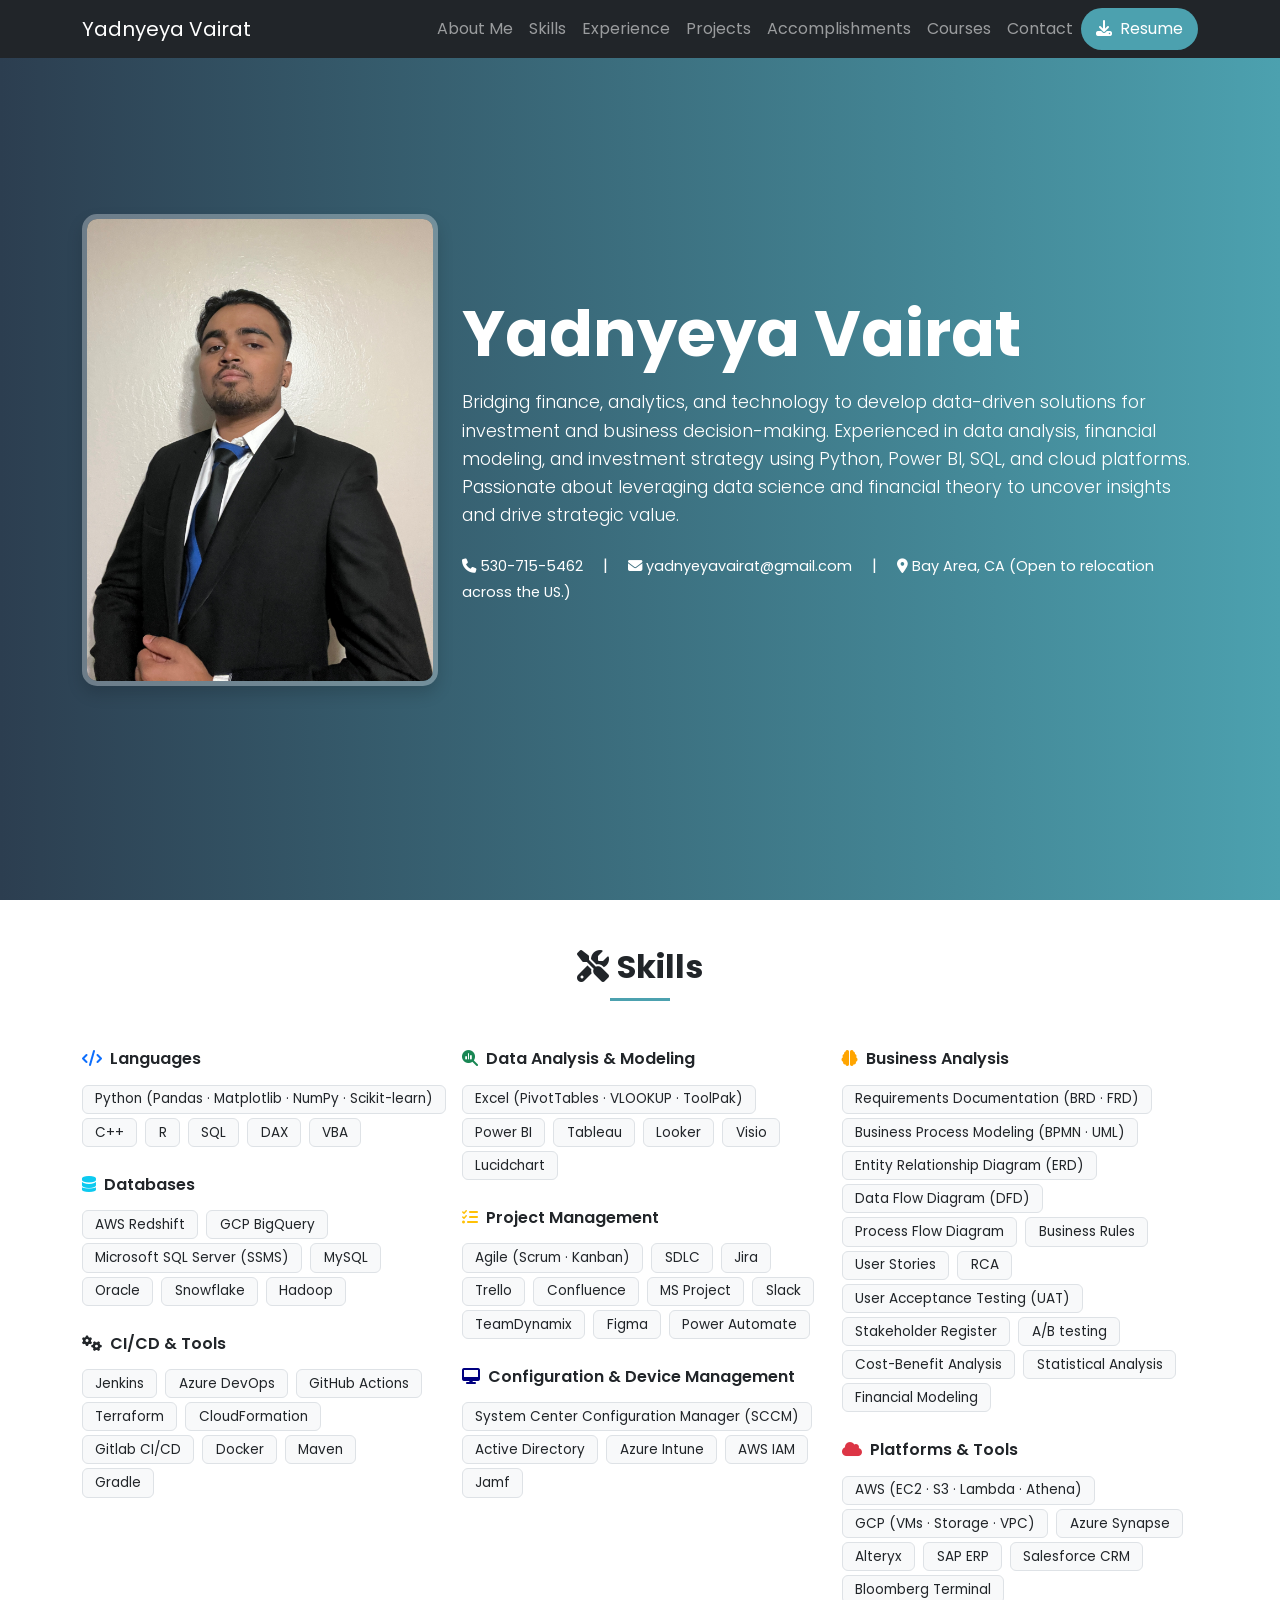
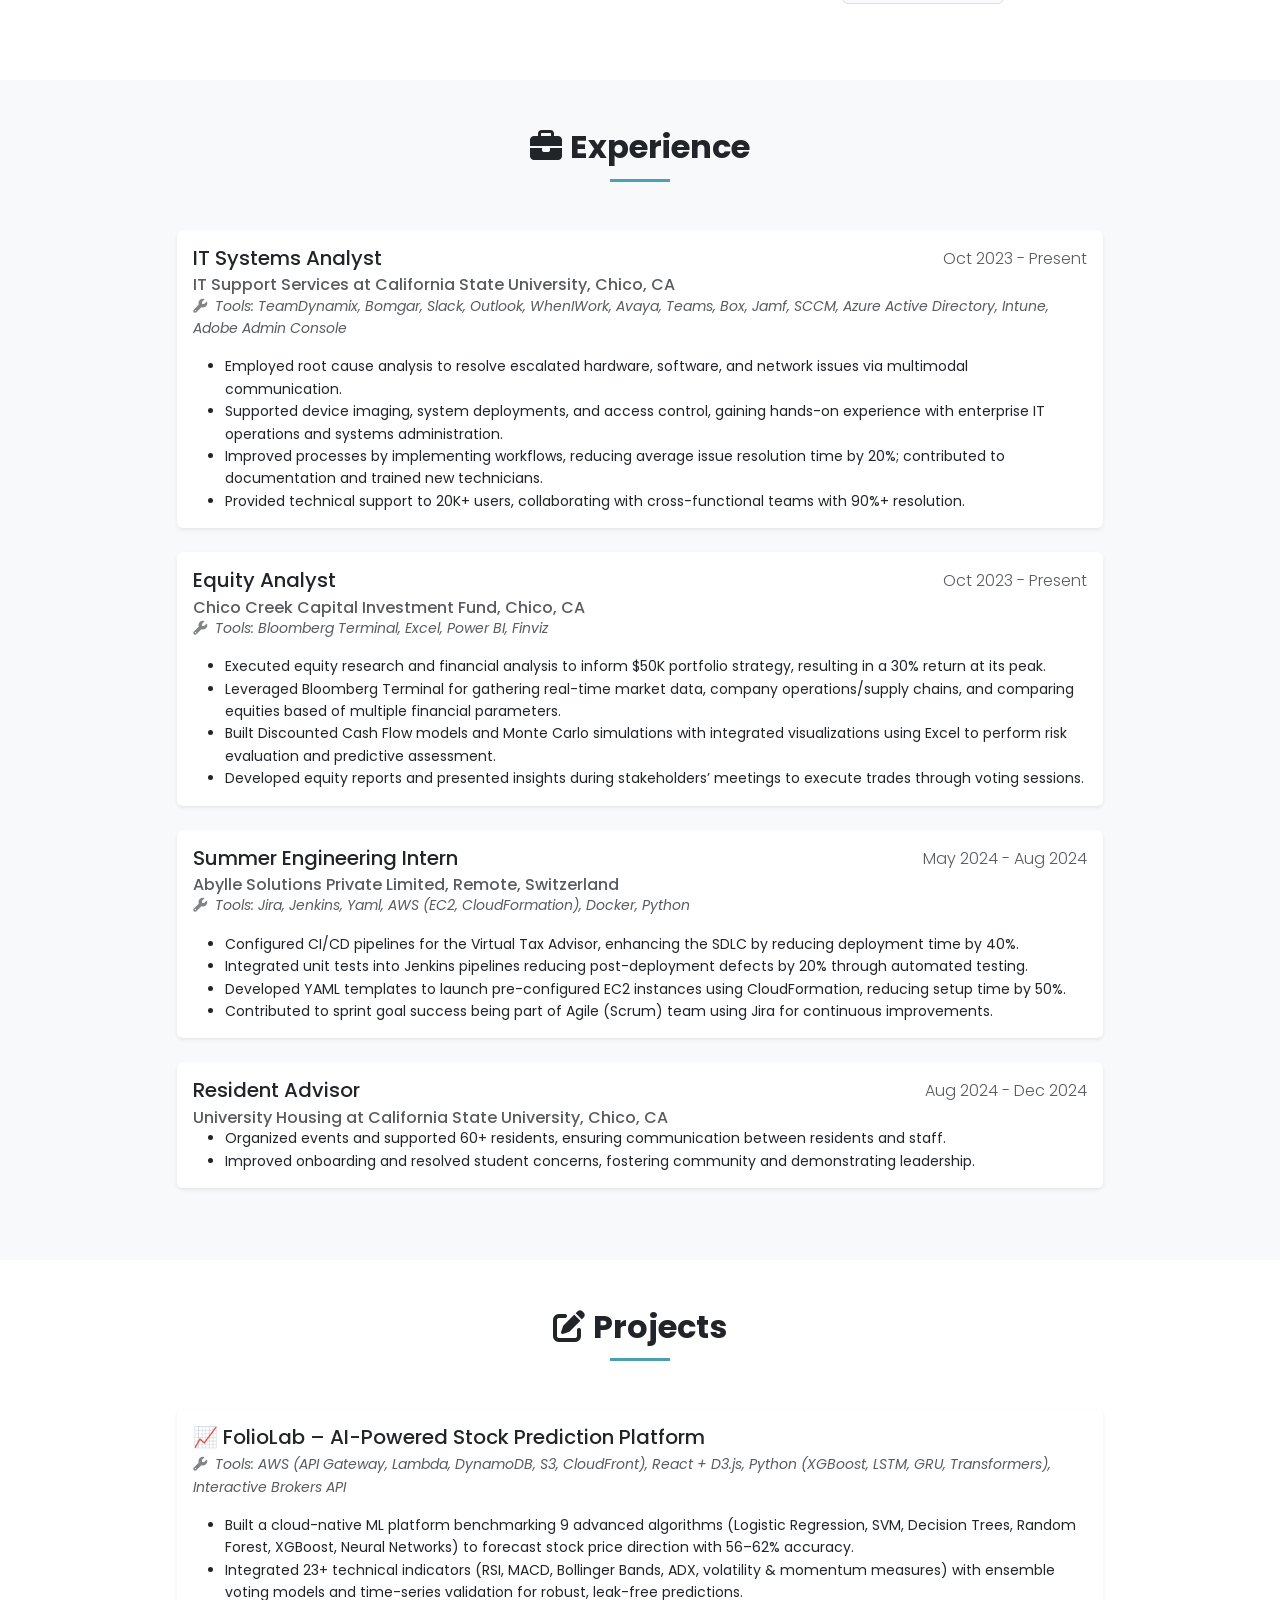
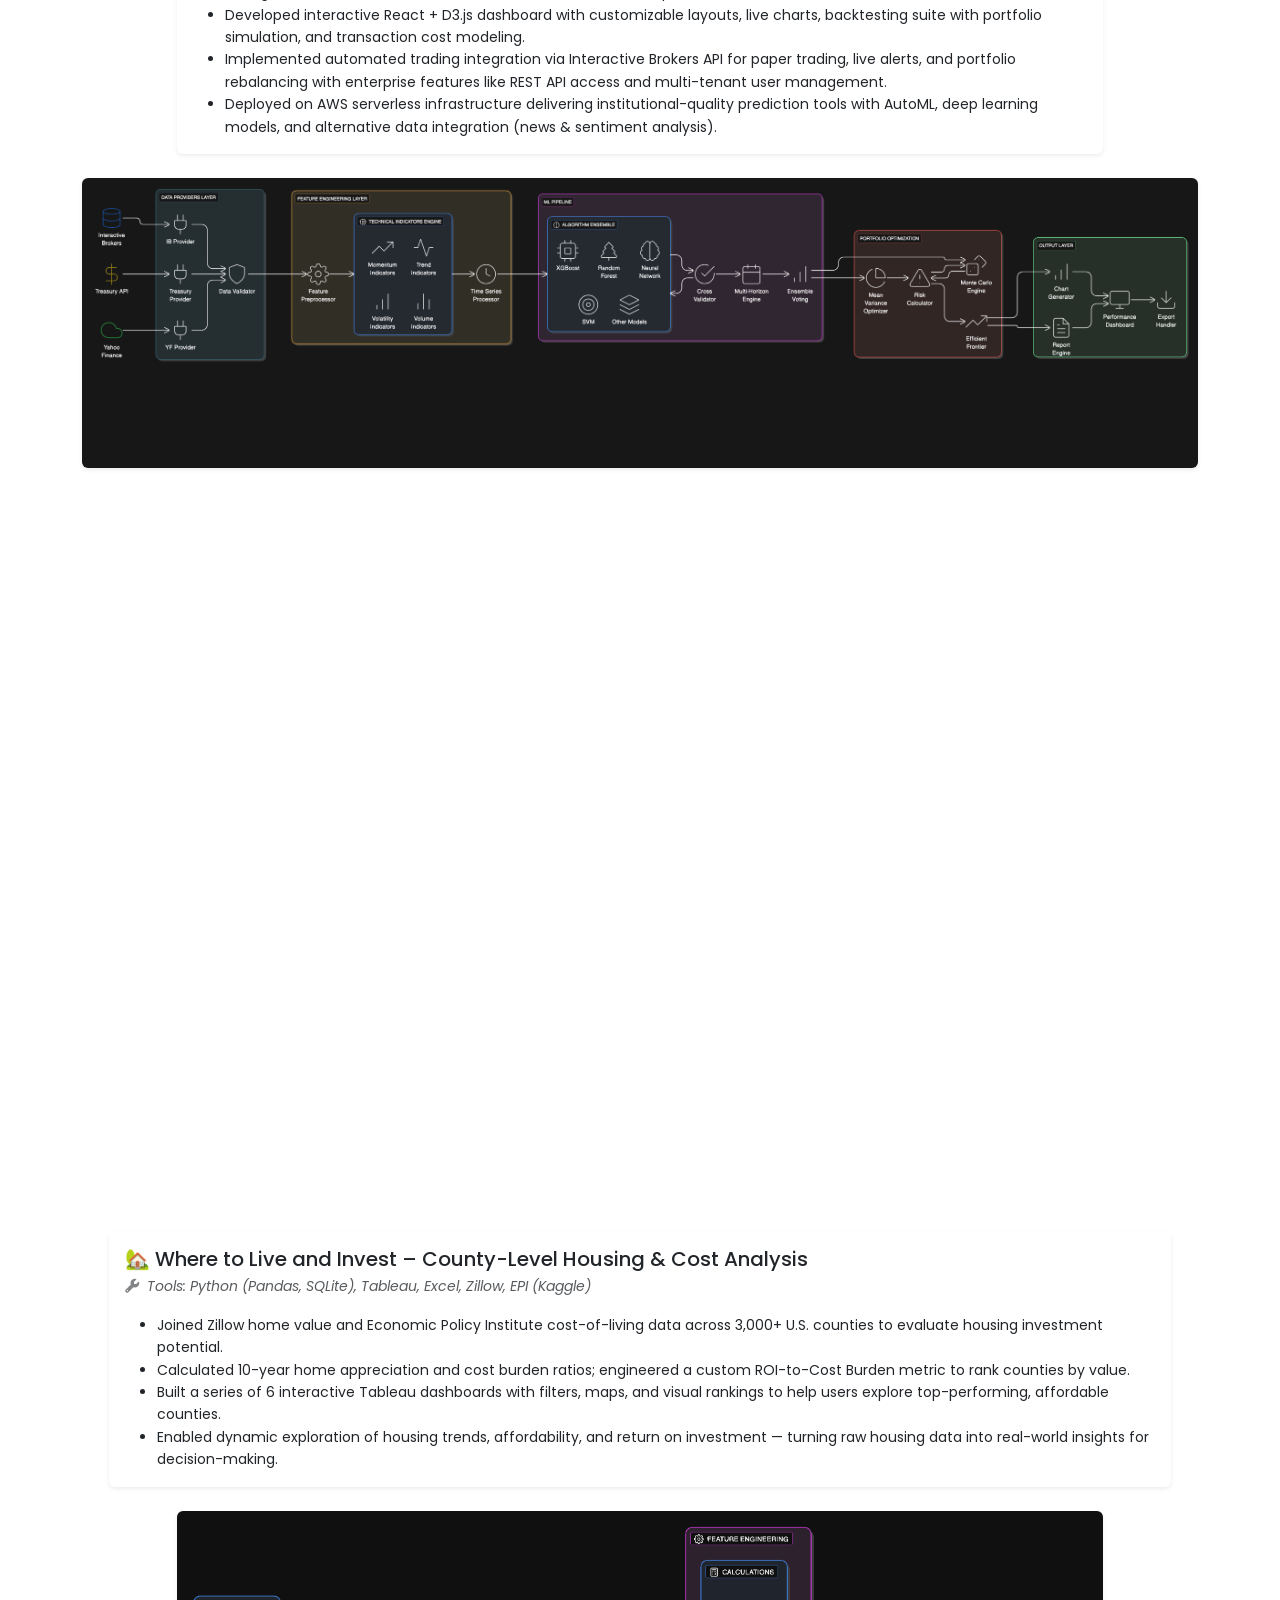
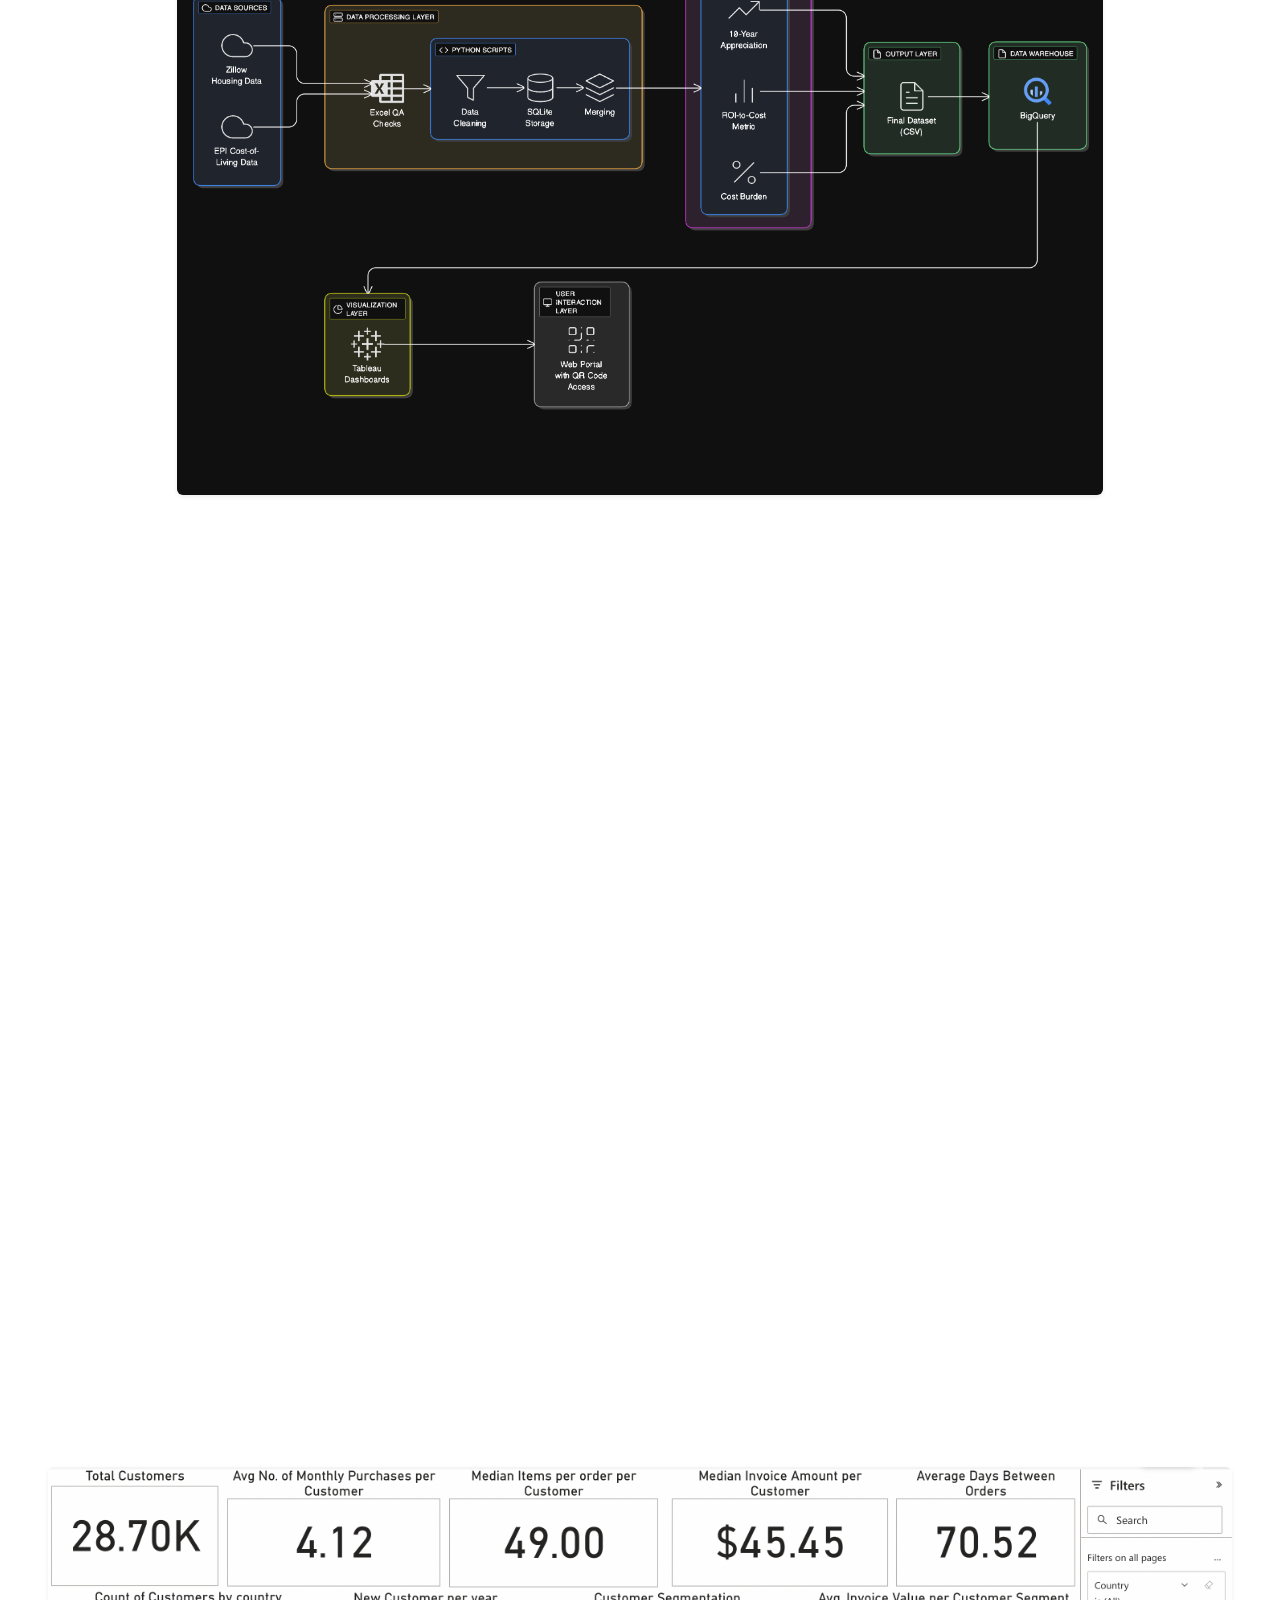
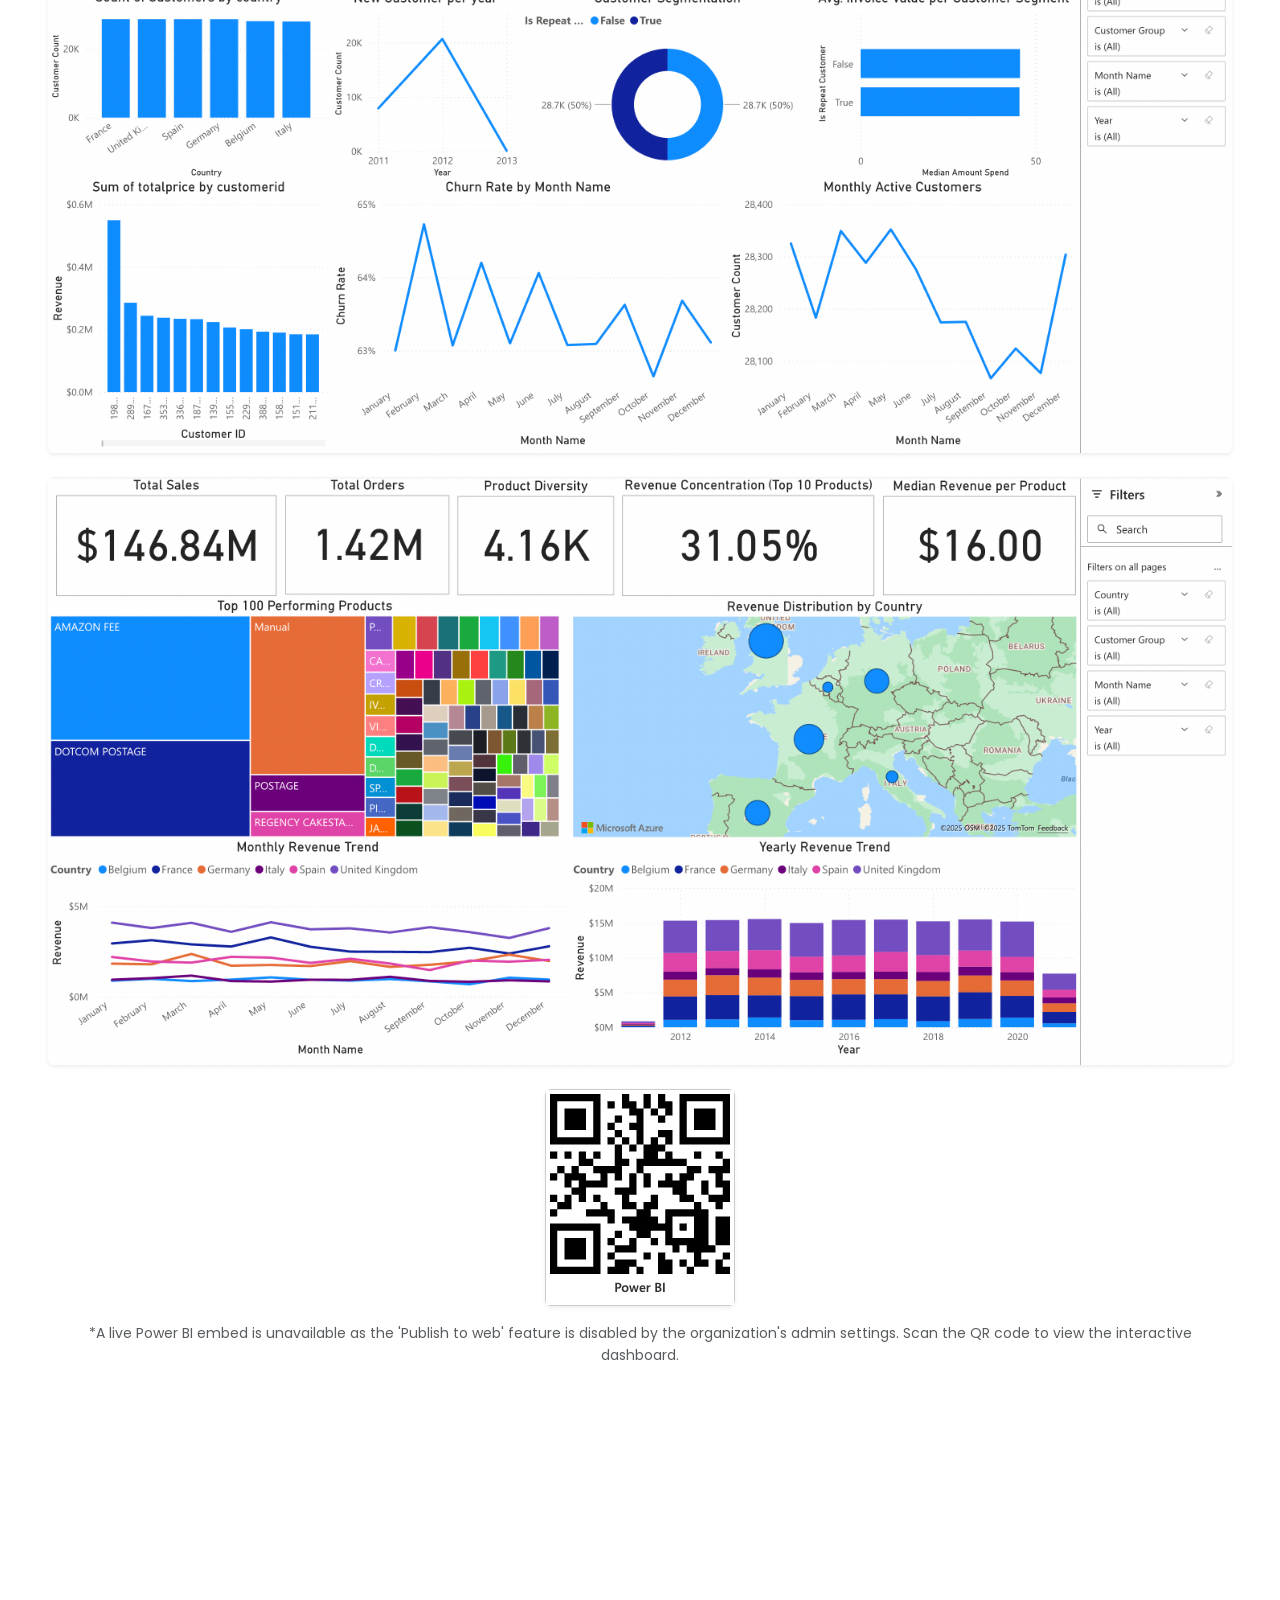
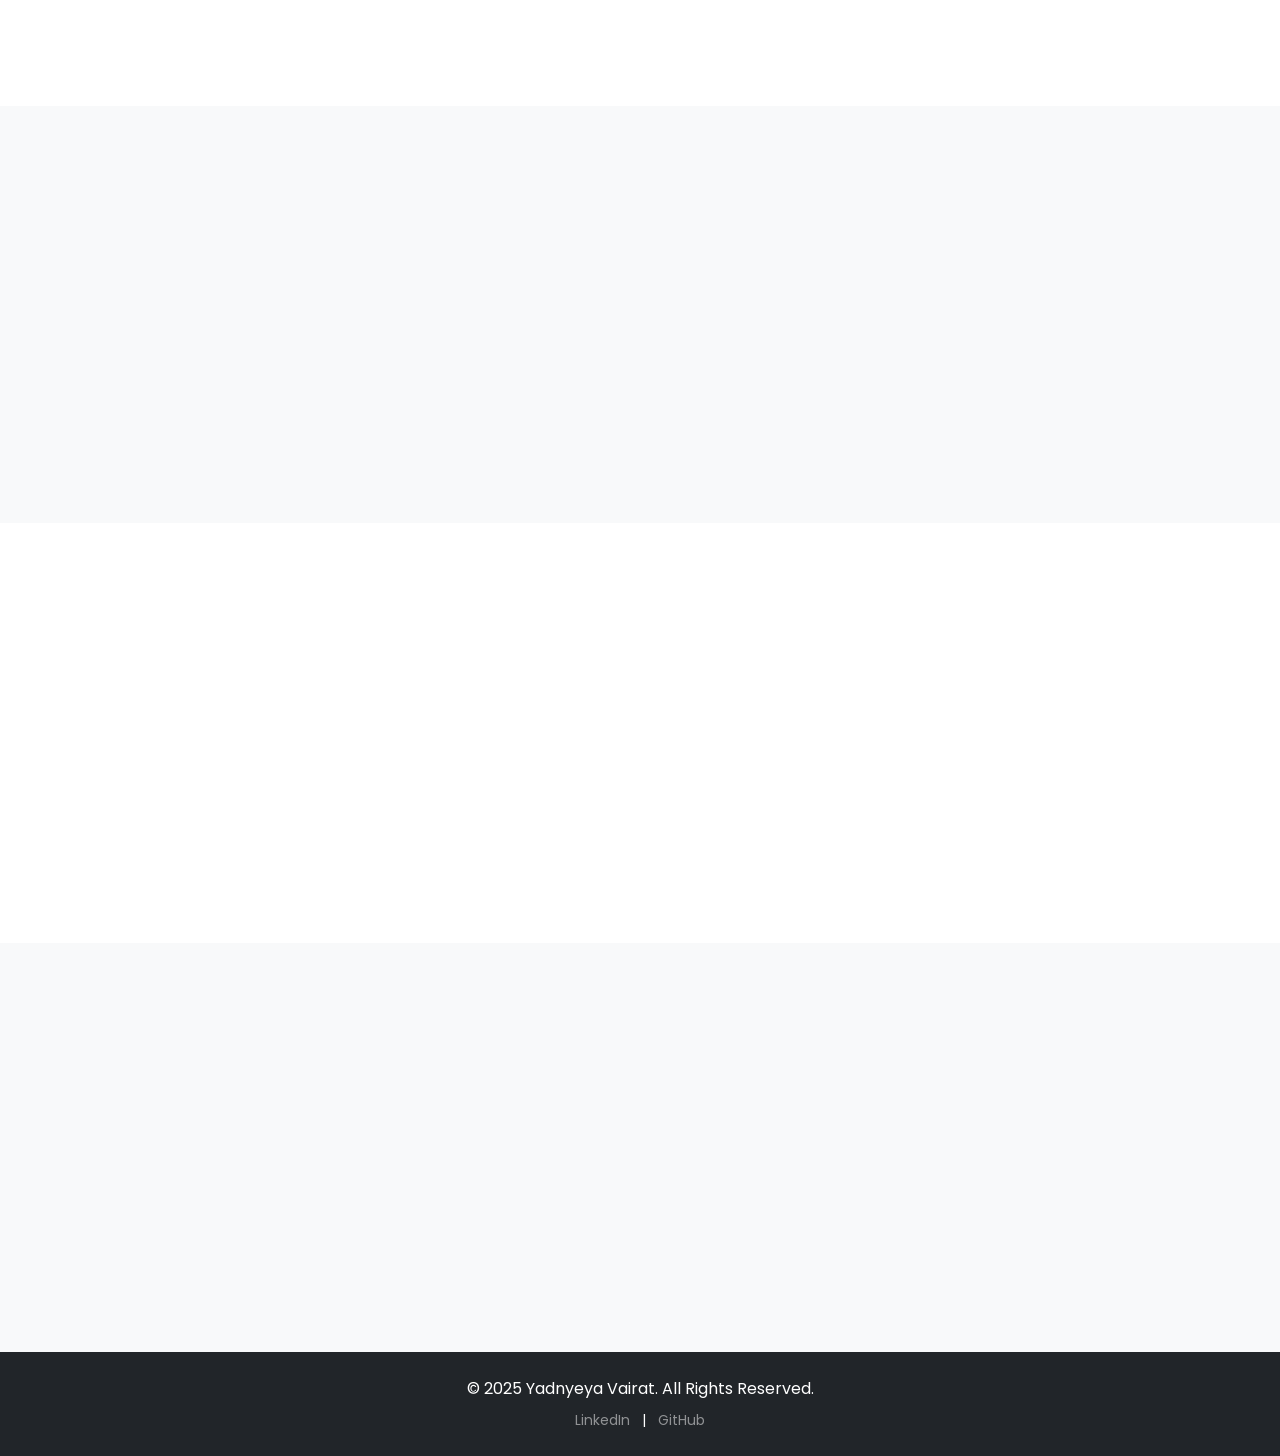
==== commit d3f77c78: "Updated About me" ====
--- a/index.html
+++ b/index.html
@@ -62,7 +62,7 @@
                     <div class="col-lg-8 text-center text-lg-start">
                         <h1 class="display-3 fw-bold mb-3">Yadnyeya Vairat</h1>
                         <p class="hero-description mb-4">
-                            Bridging finance, analytics, and technology to develop data-driven solutions for investment and business decision-making. Experienced in quantitative modeling, portfolio optimization, and financial data analysis using Python, Power BI, SQL, and cloud platforms. Passionate about leveraging data science and financial theory to uncover insights and drive strategic value.
+                            Bridging finance, analytics, and technology to develop data-driven solutions for investment and business decision-making. Experienced in data analysis, financial modeling, and investment strategy using Python, Power BI, SQL, and cloud platforms. Passionate about leveraging data science and financial theory to uncover insights and drive strategic value.
                         </p>
                         <p class="contact-info mb-0">
                             <a href="tel:530-715-5462" class="text-white me-3"><i class="fas fa-phone"></i> 530-715-5462</a> |
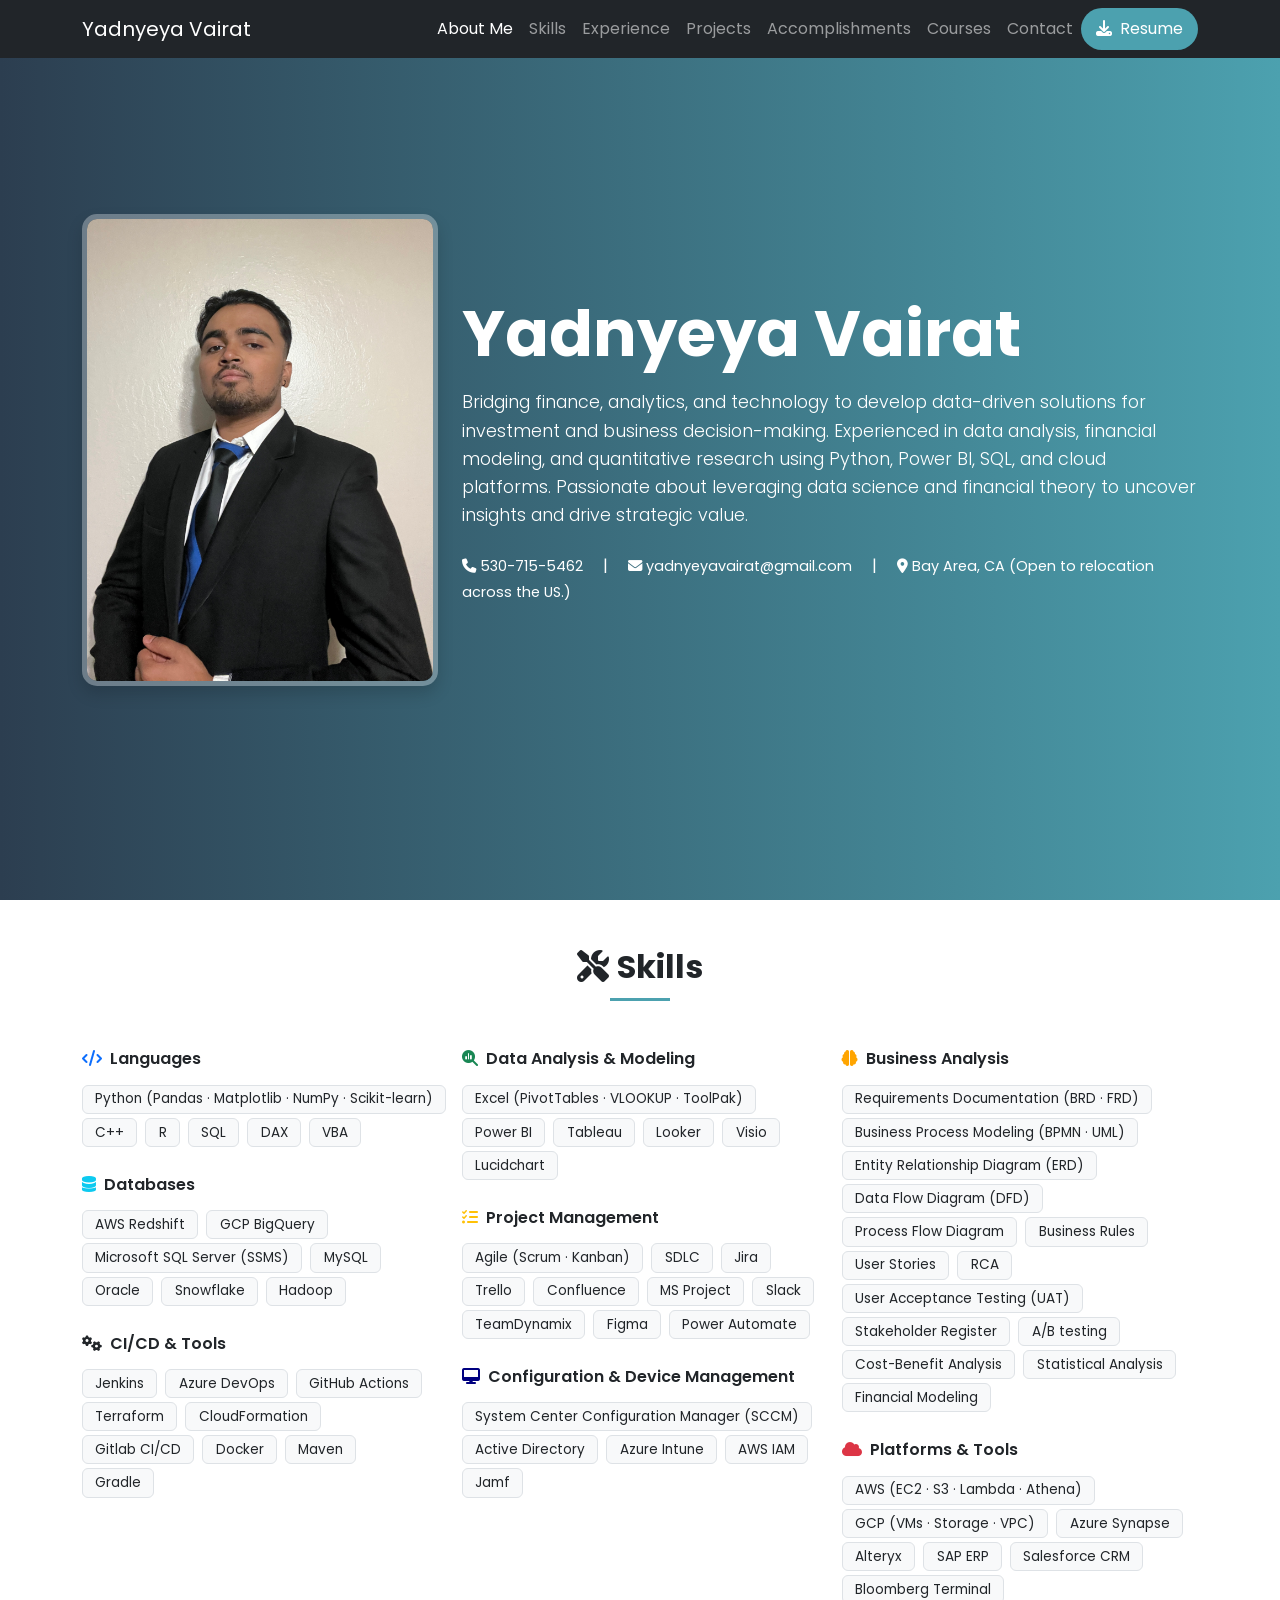
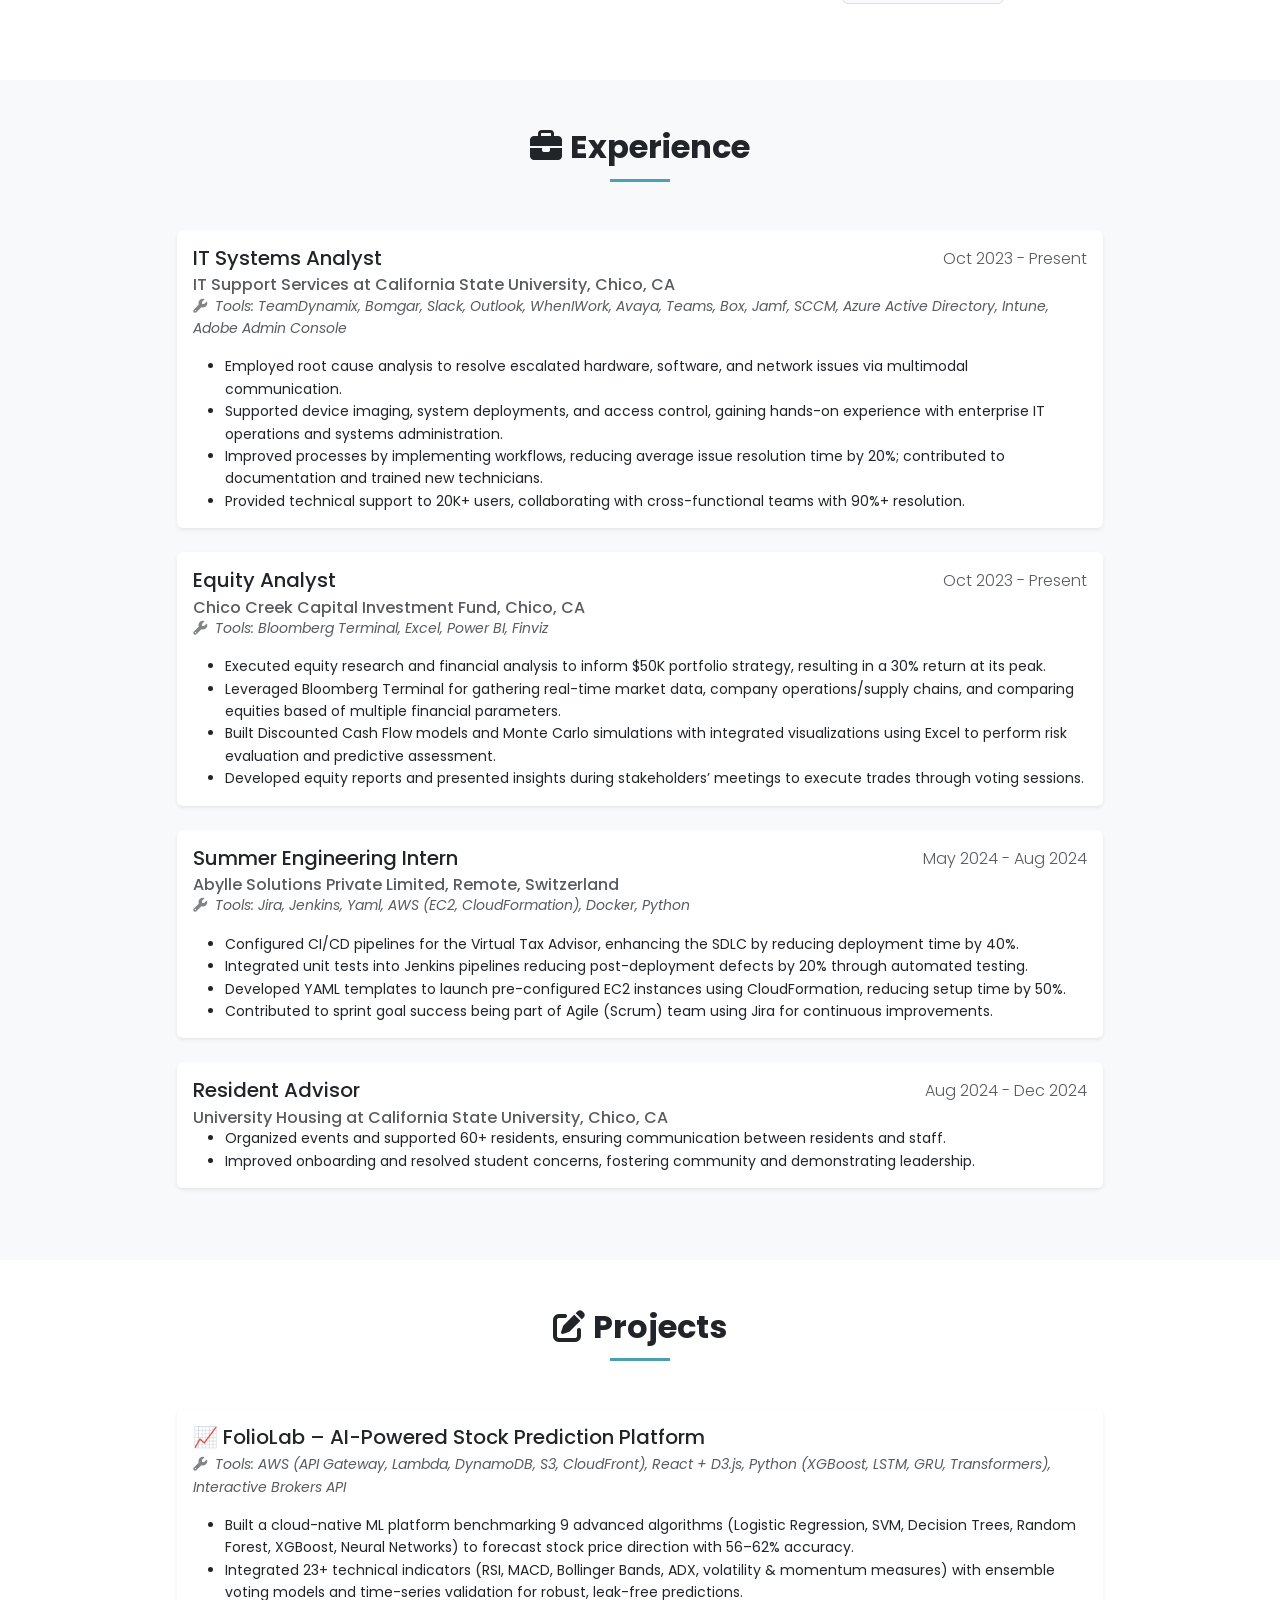
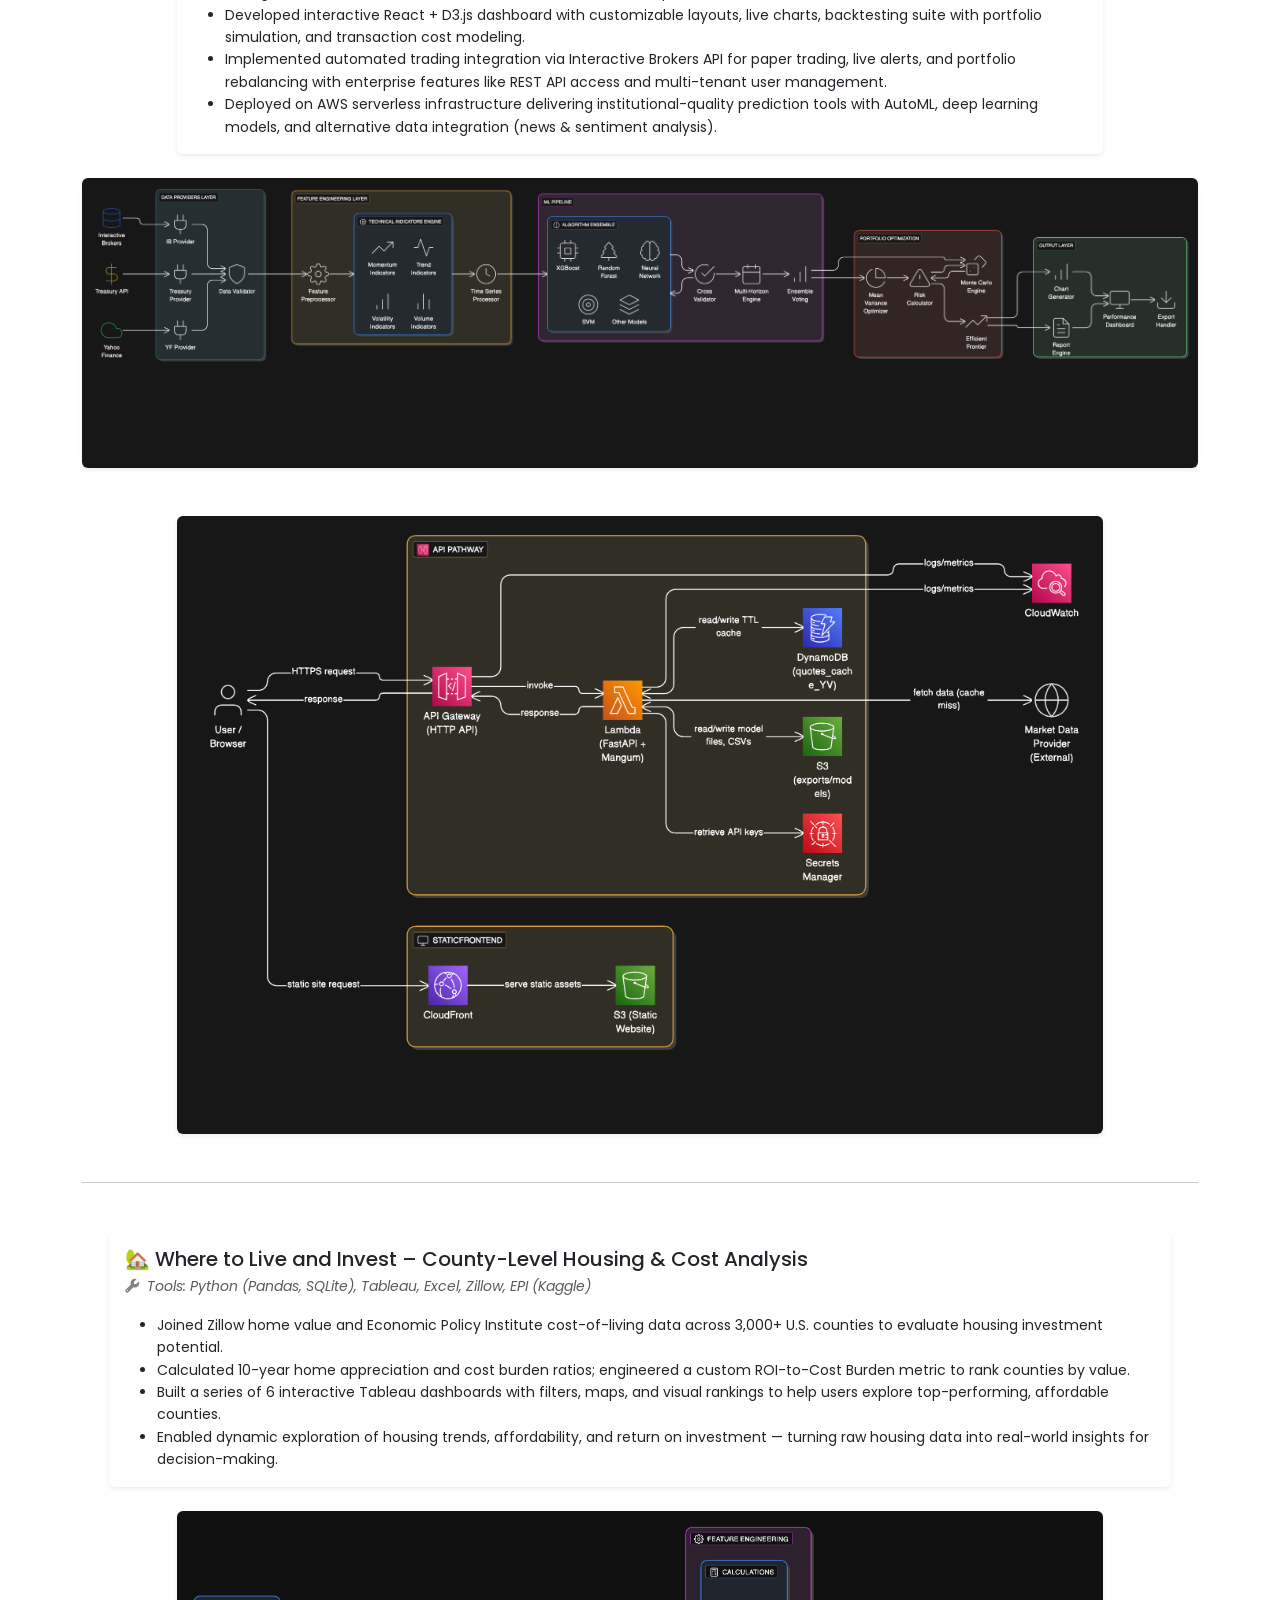
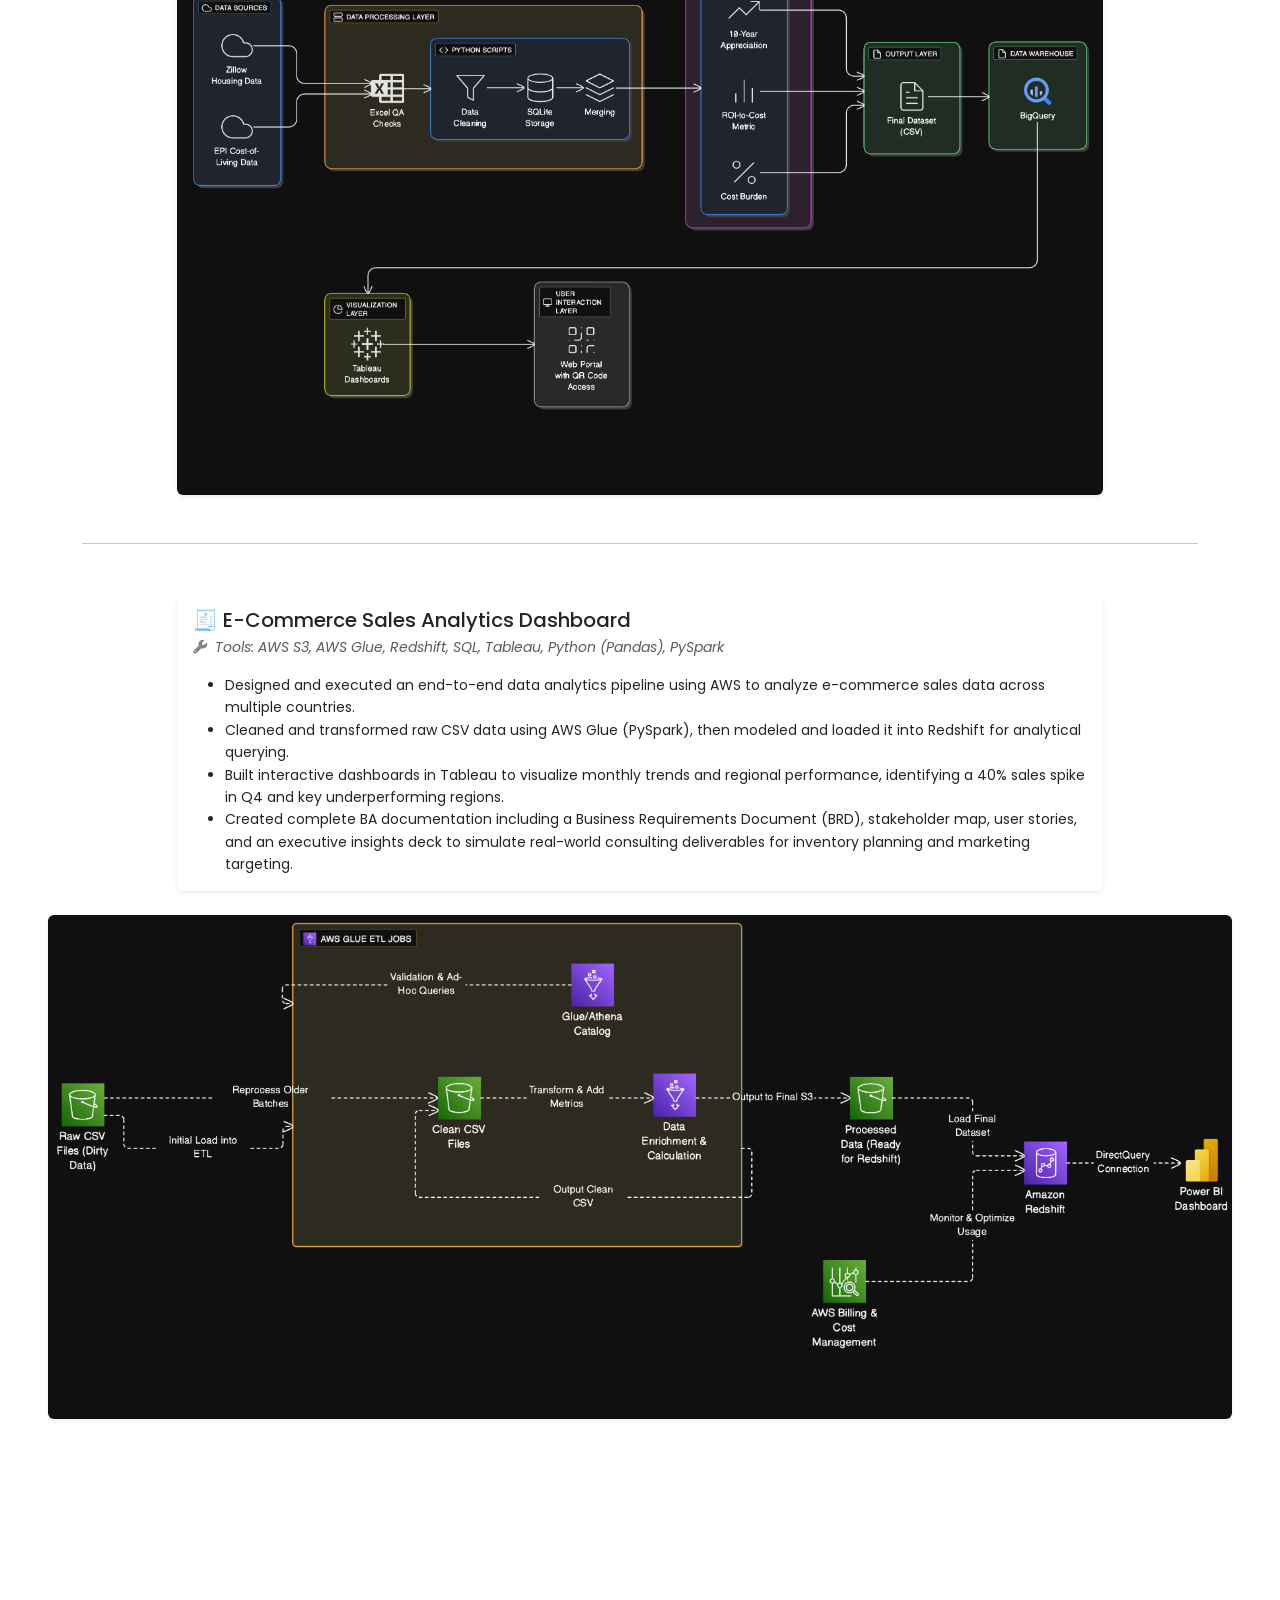
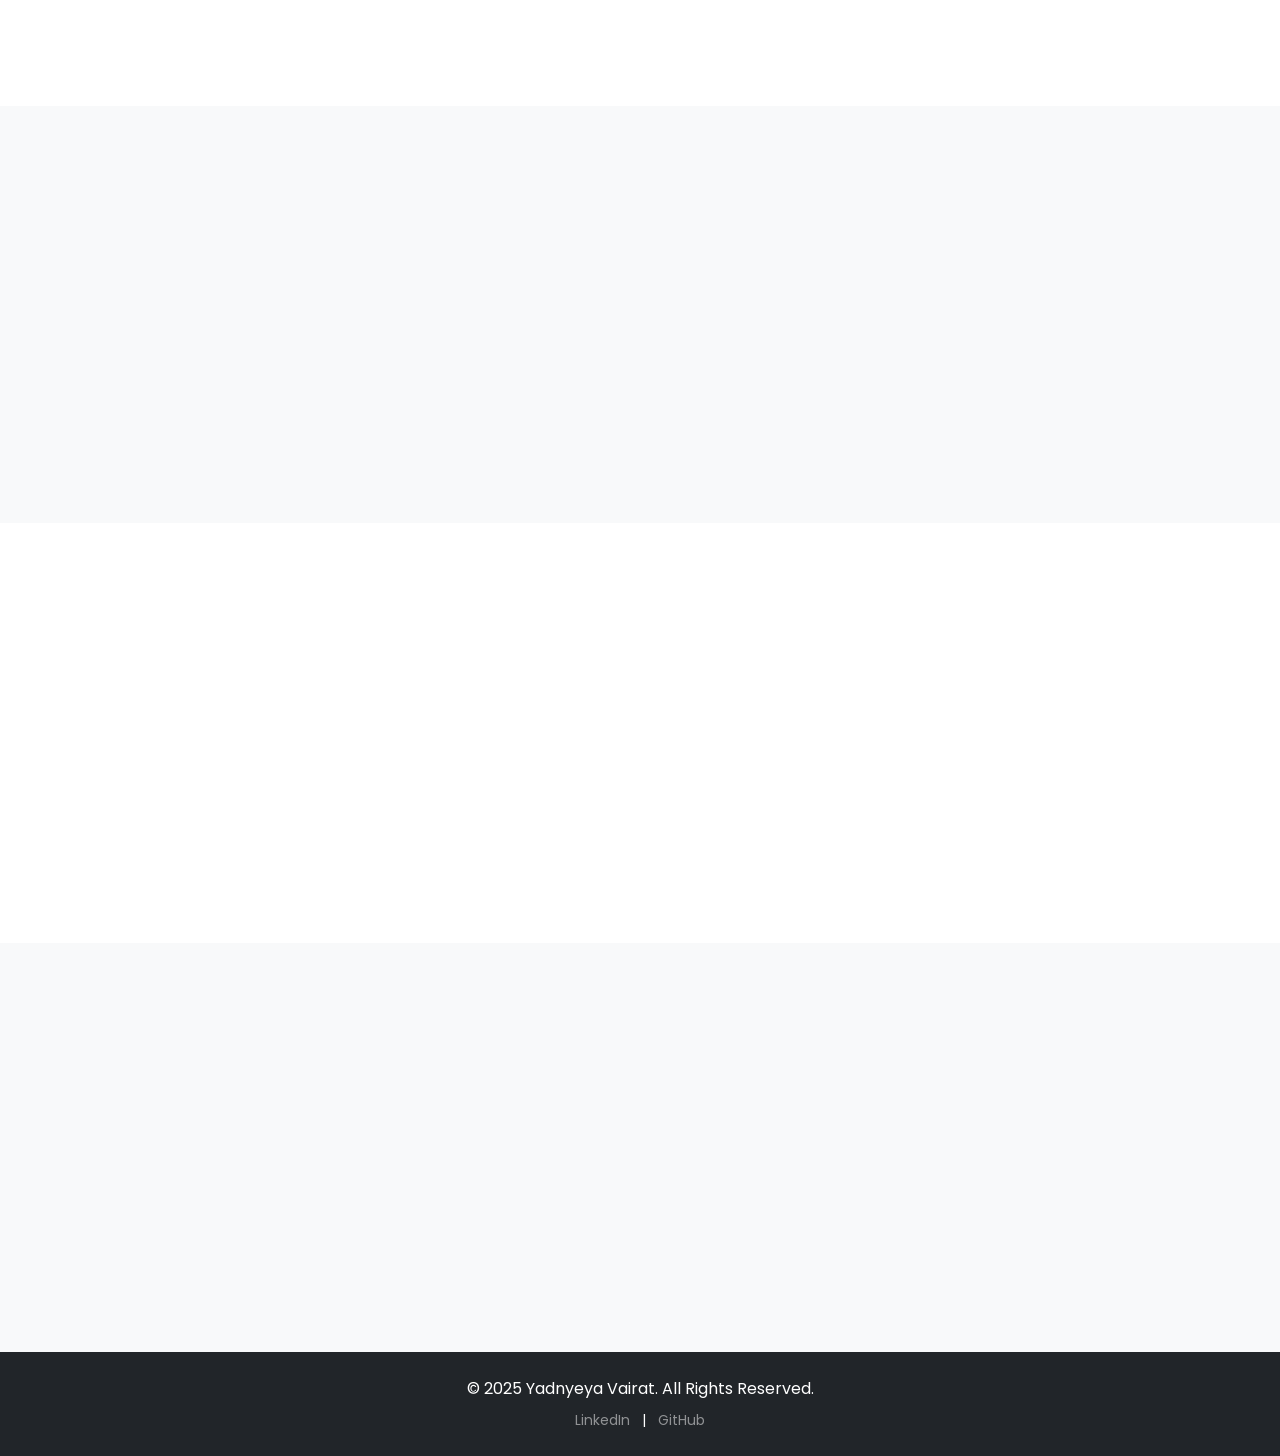
==== commit 5c68c0f2: "Updated About me" ====
--- a/index.html
+++ b/index.html
@@ -62,7 +62,7 @@
                     <div class="col-lg-8 text-center text-lg-start">
                         <h1 class="display-3 fw-bold mb-3">Yadnyeya Vairat</h1>
                         <p class="hero-description mb-4">
-                            Bridging finance, analytics, and technology to develop data-driven solutions for investment and business decision-making. Experienced in data analysis, financial modeling, and investment strategy using Python, Power BI, SQL, and cloud platforms. Passionate about leveraging data science and financial theory to uncover insights and drive strategic value.
+                            Bridging finance, analytics, and technology to develop data-driven solutions for investment and business decision-making. Experienced in data analysis, financial modeling, and quantitative research using Python, Power BI, SQL, and cloud platforms. Passionate about leveraging data science and financial theory to uncover insights and drive strategic value.
                         </p>
                         <p class="contact-info mb-0">
                             <a href="tel:530-715-5462" class="text-white me-3"><i class="fas fa-phone"></i> 530-715-5462</a> |
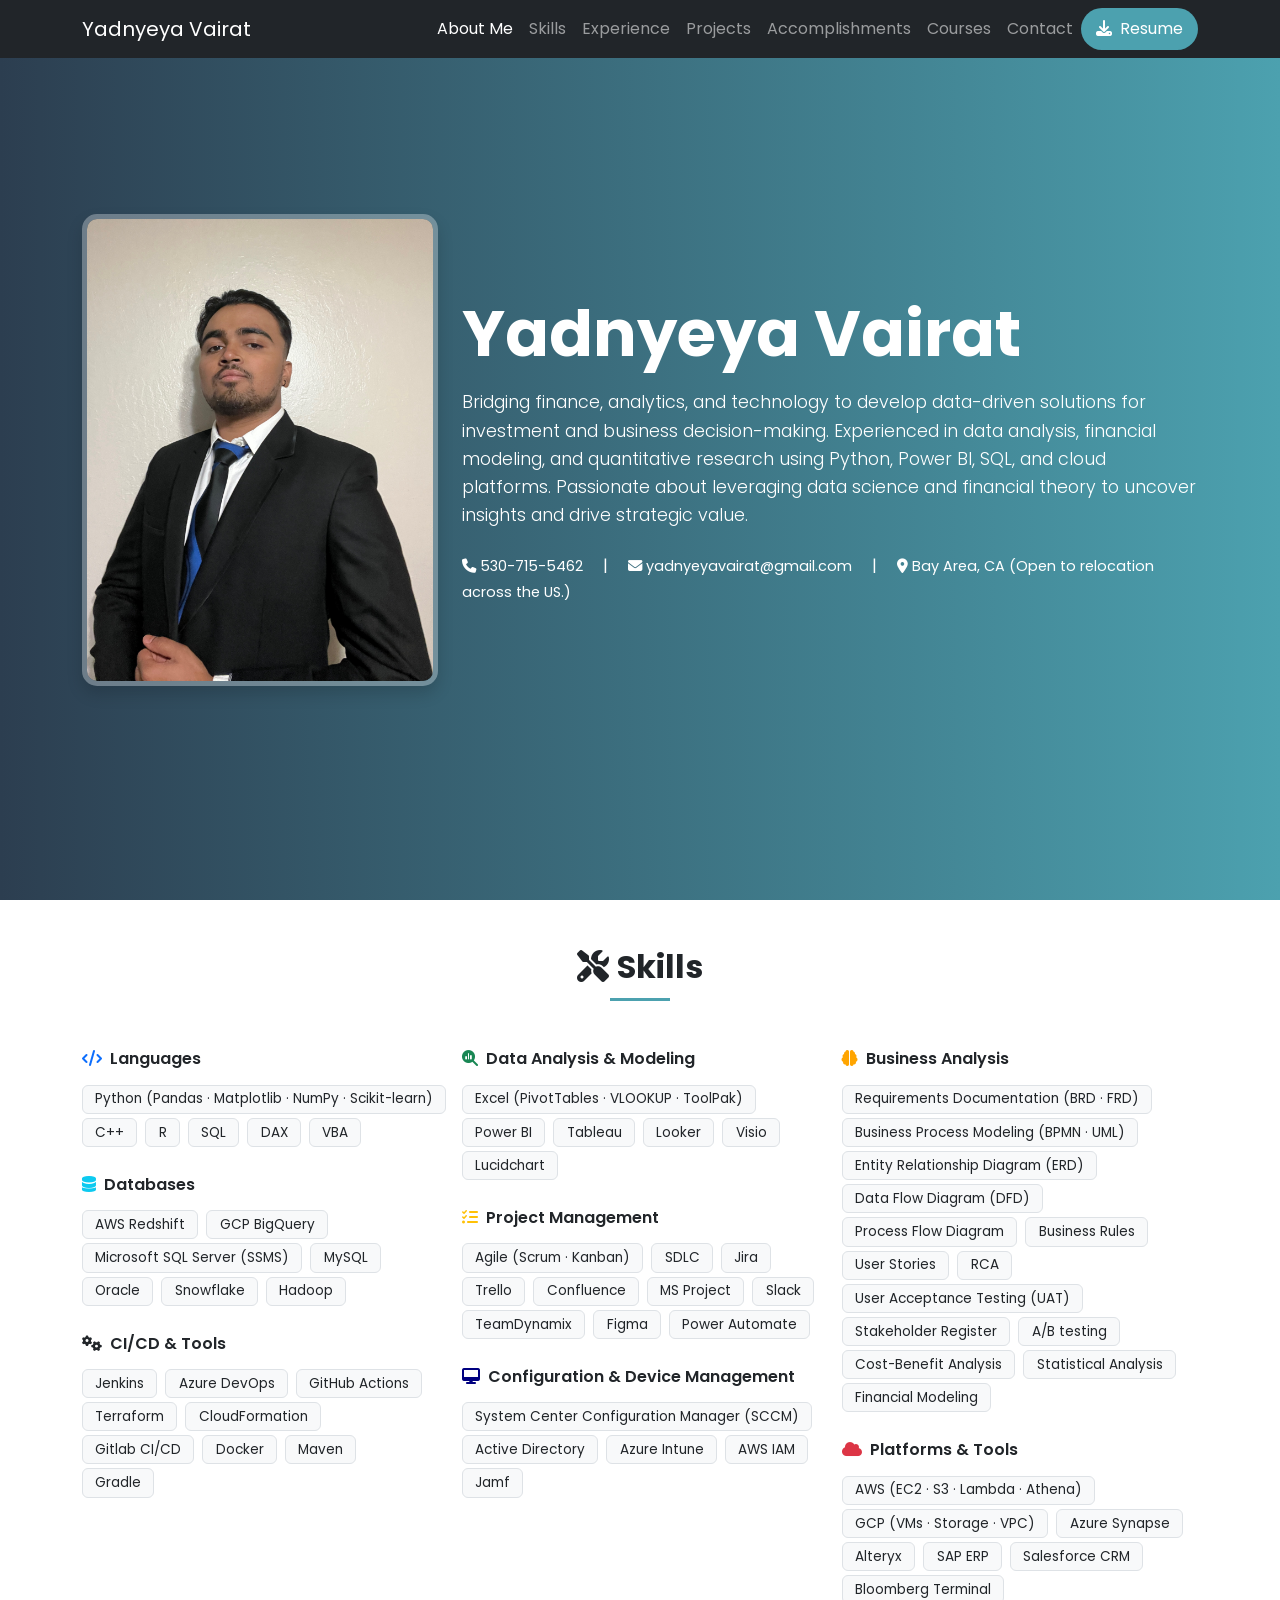
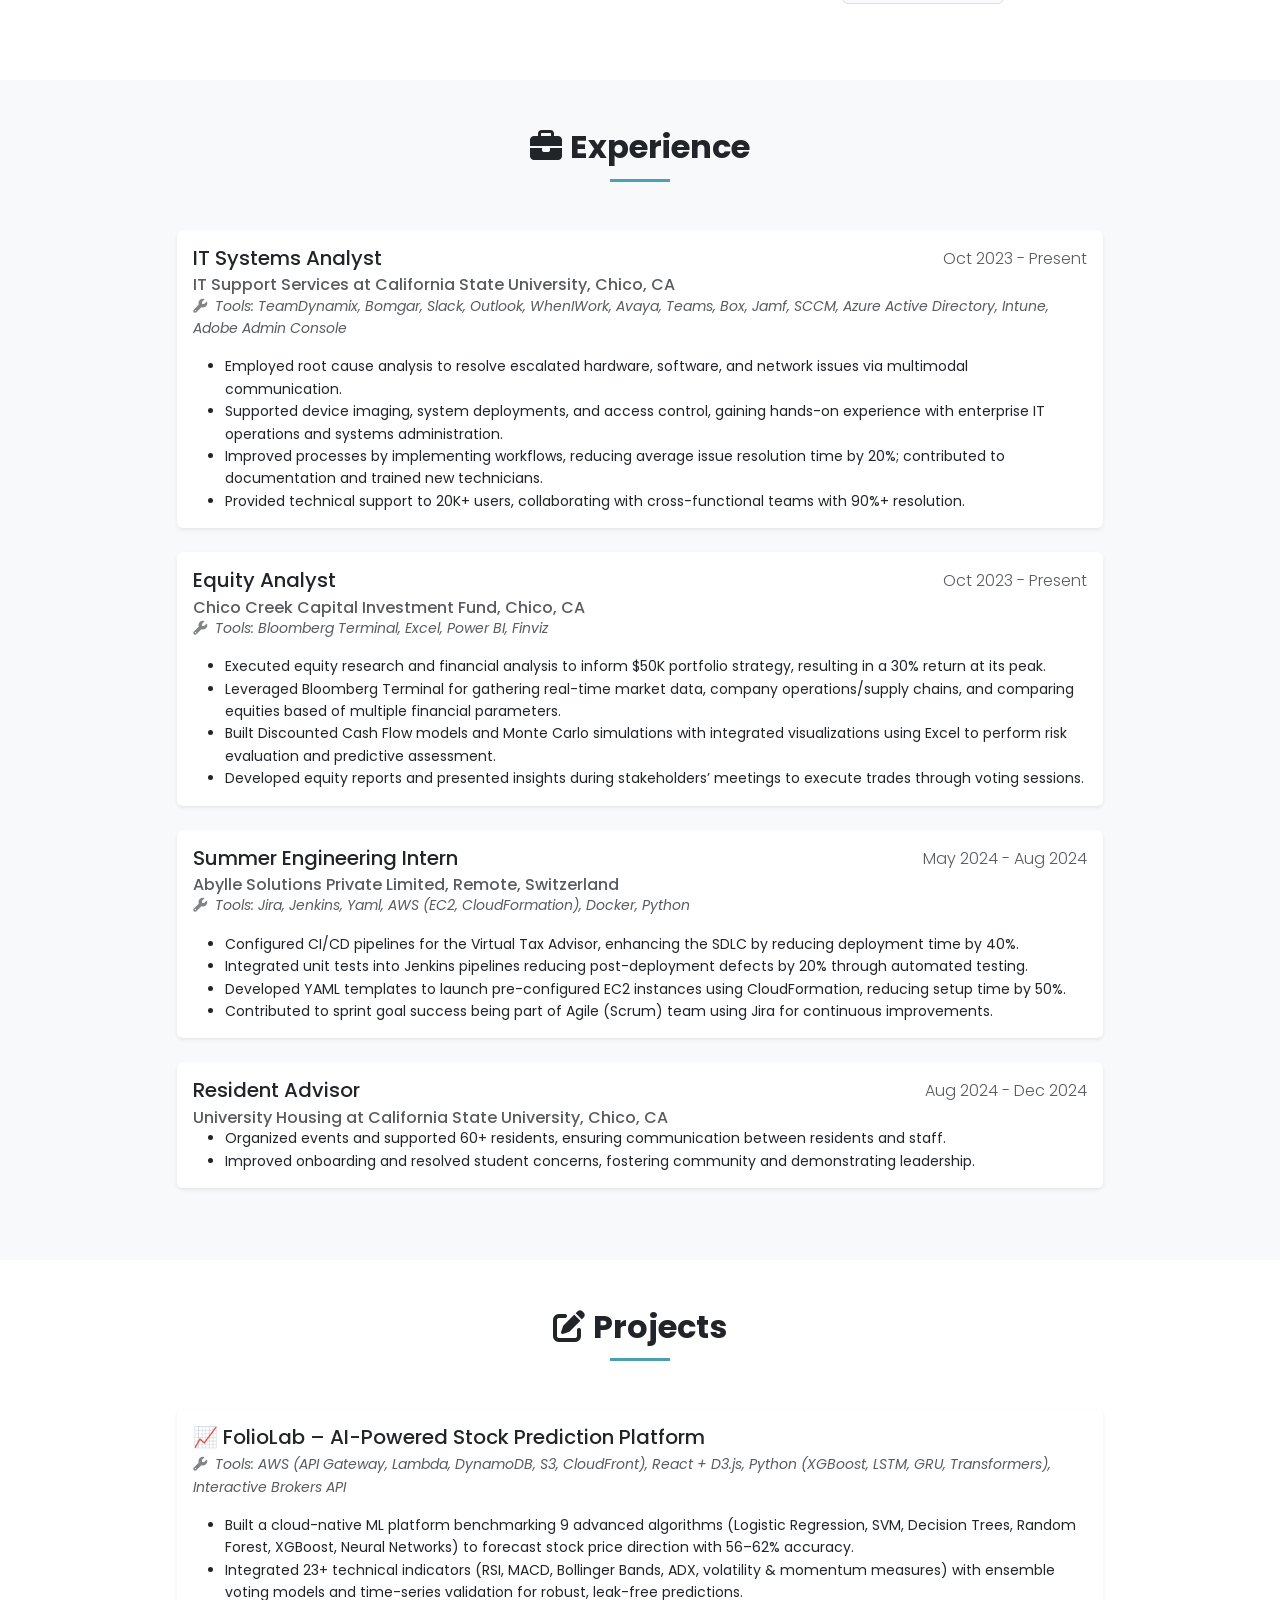
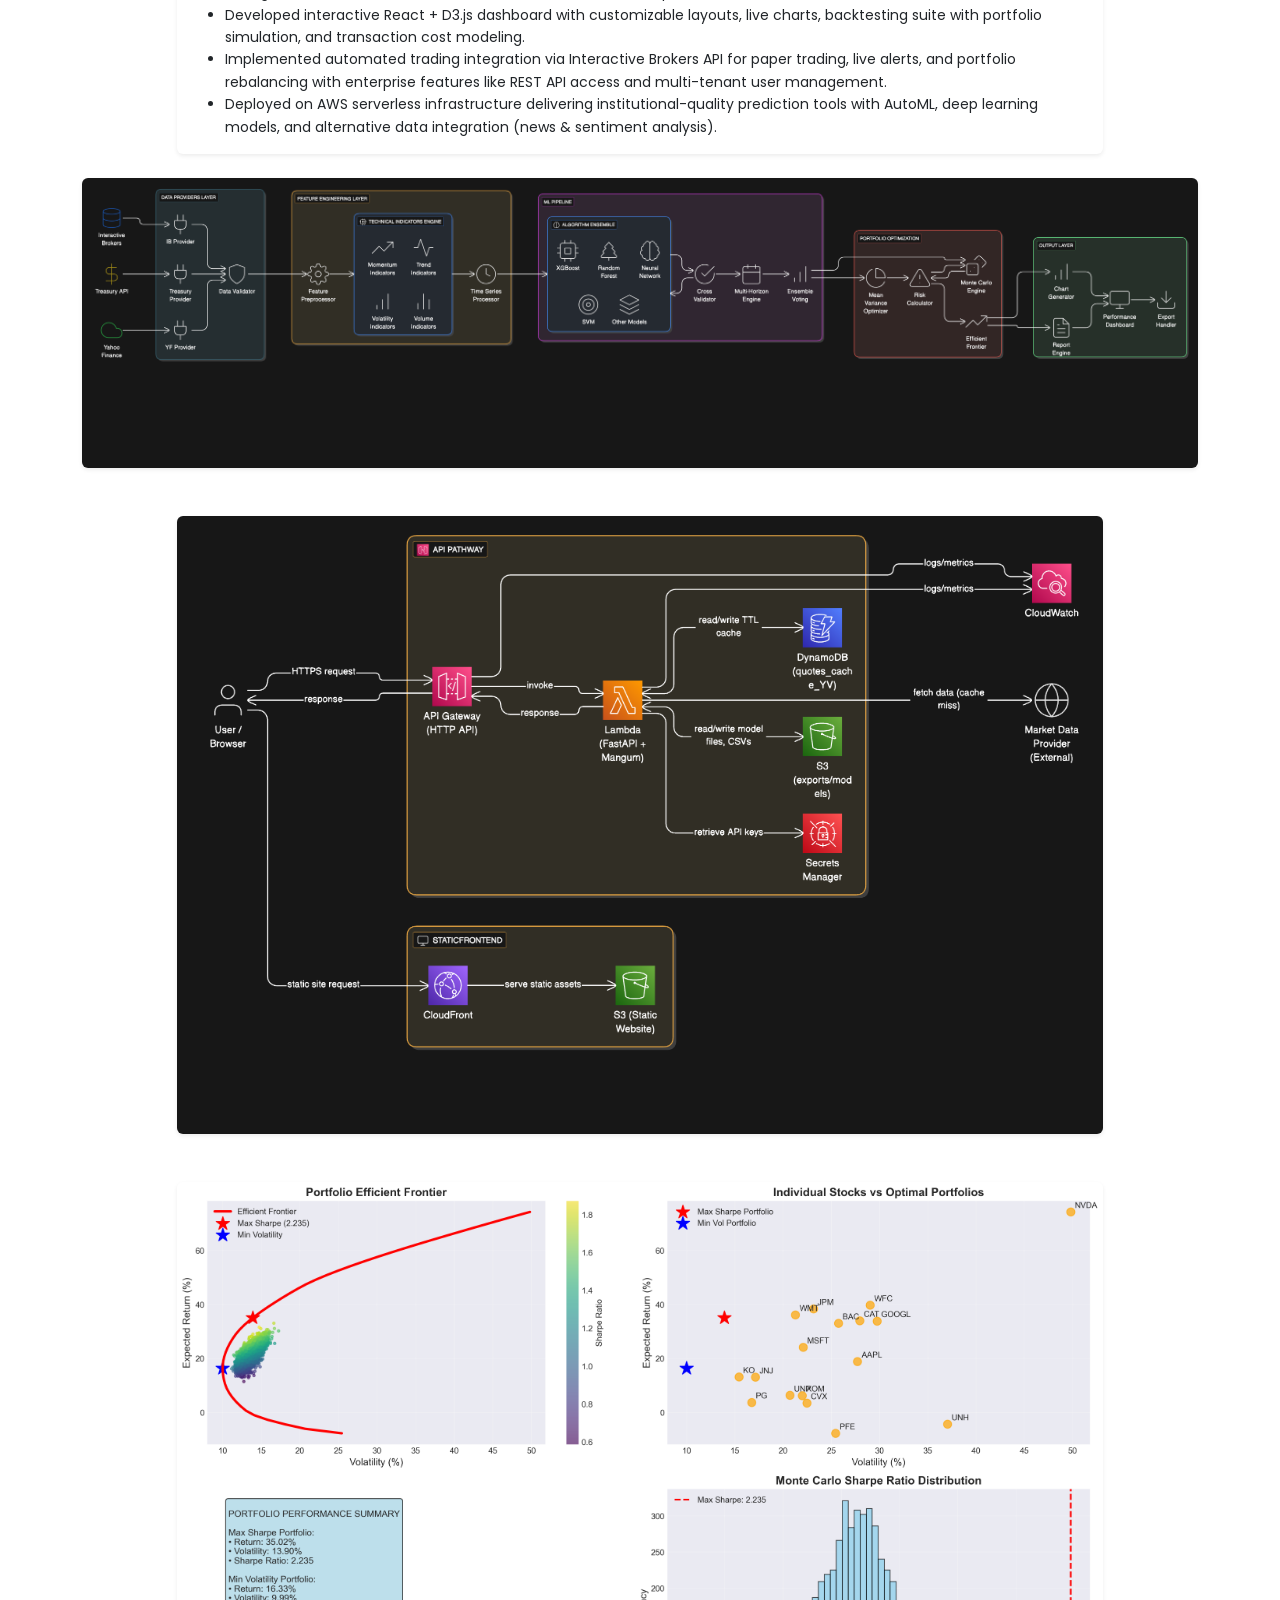
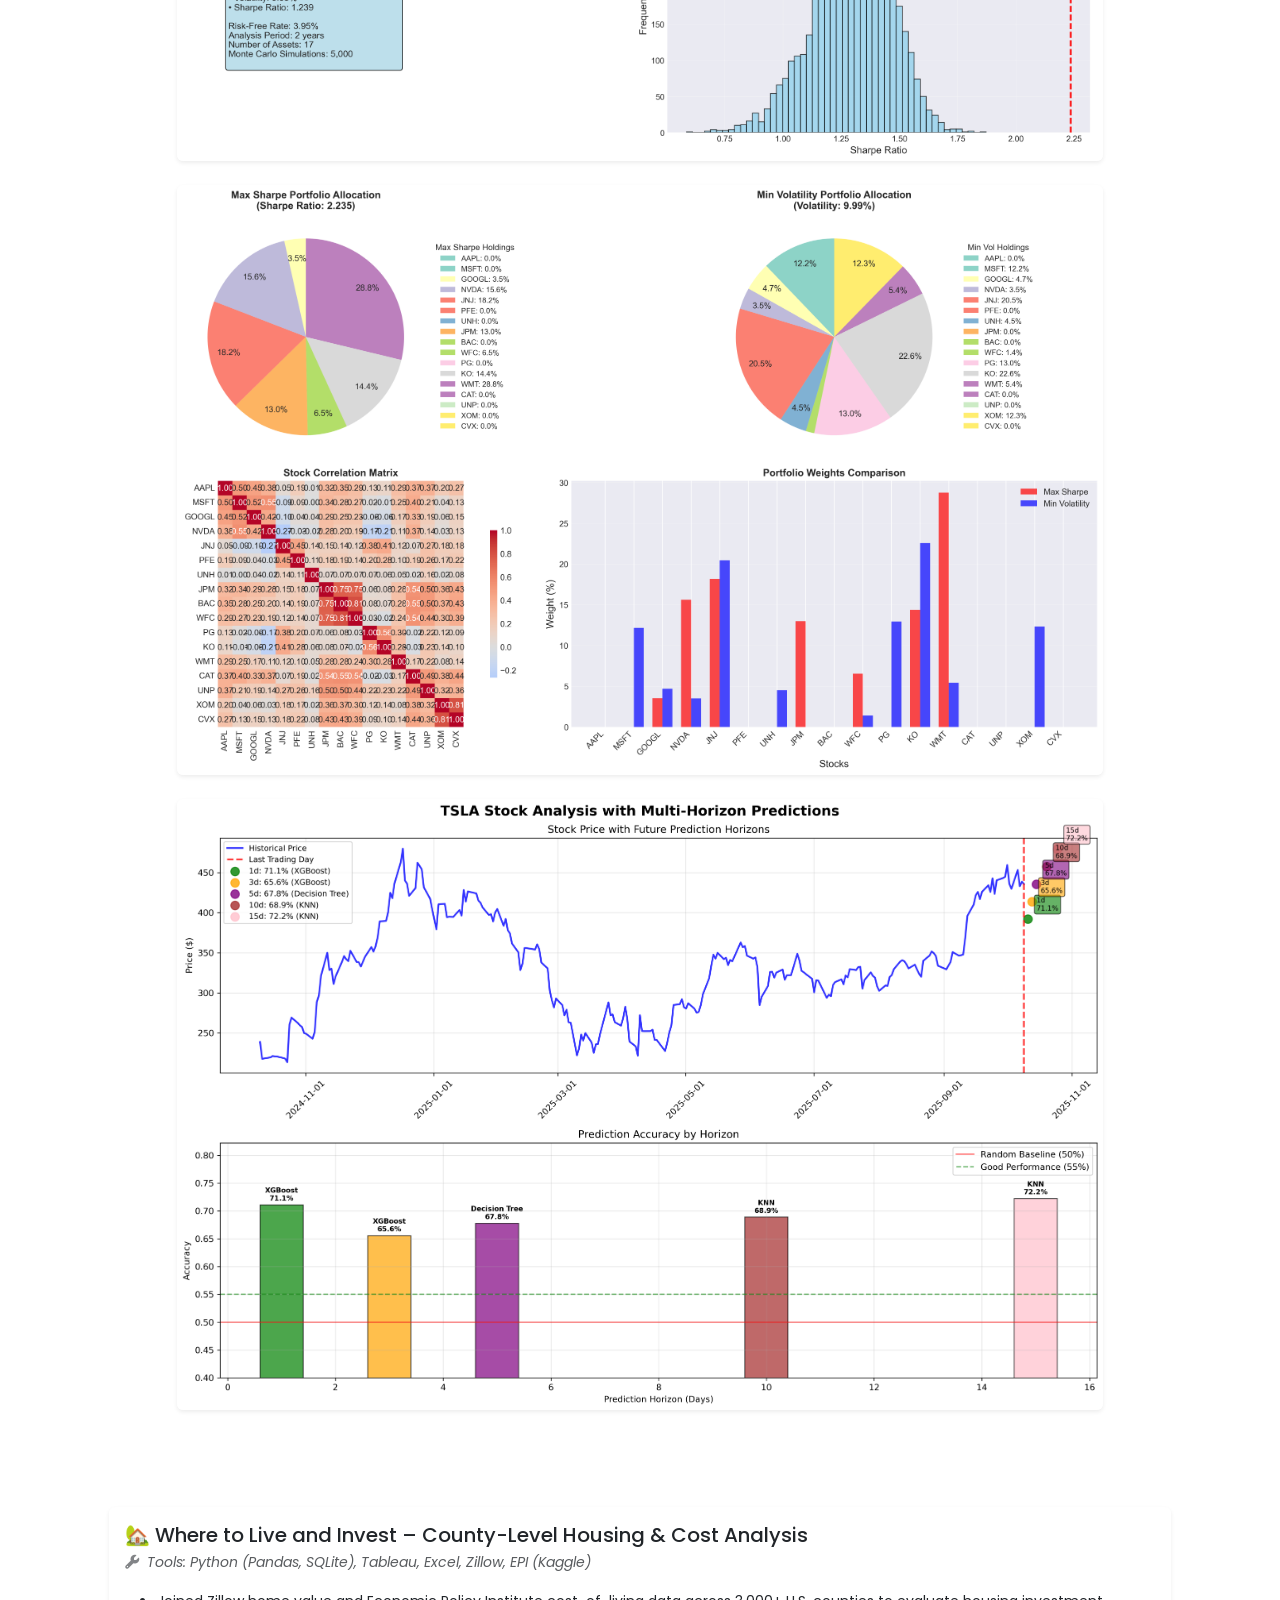
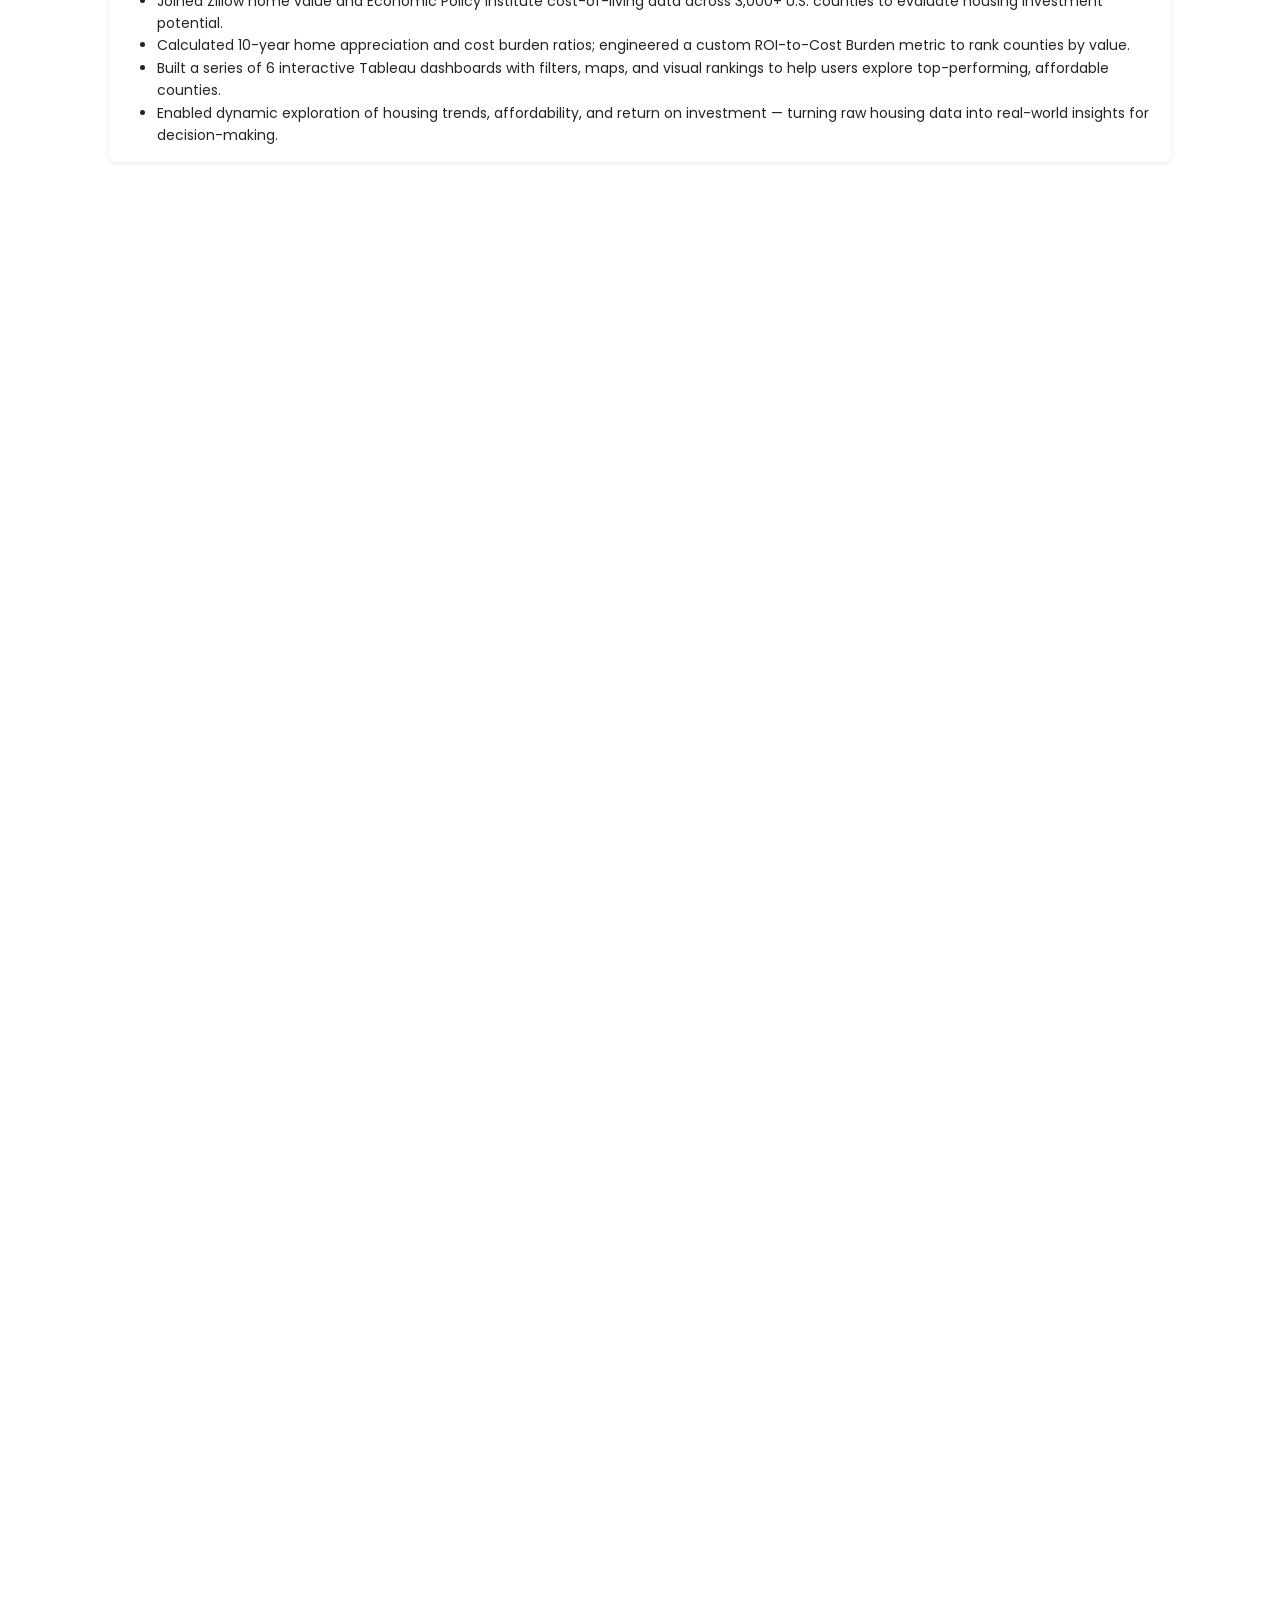
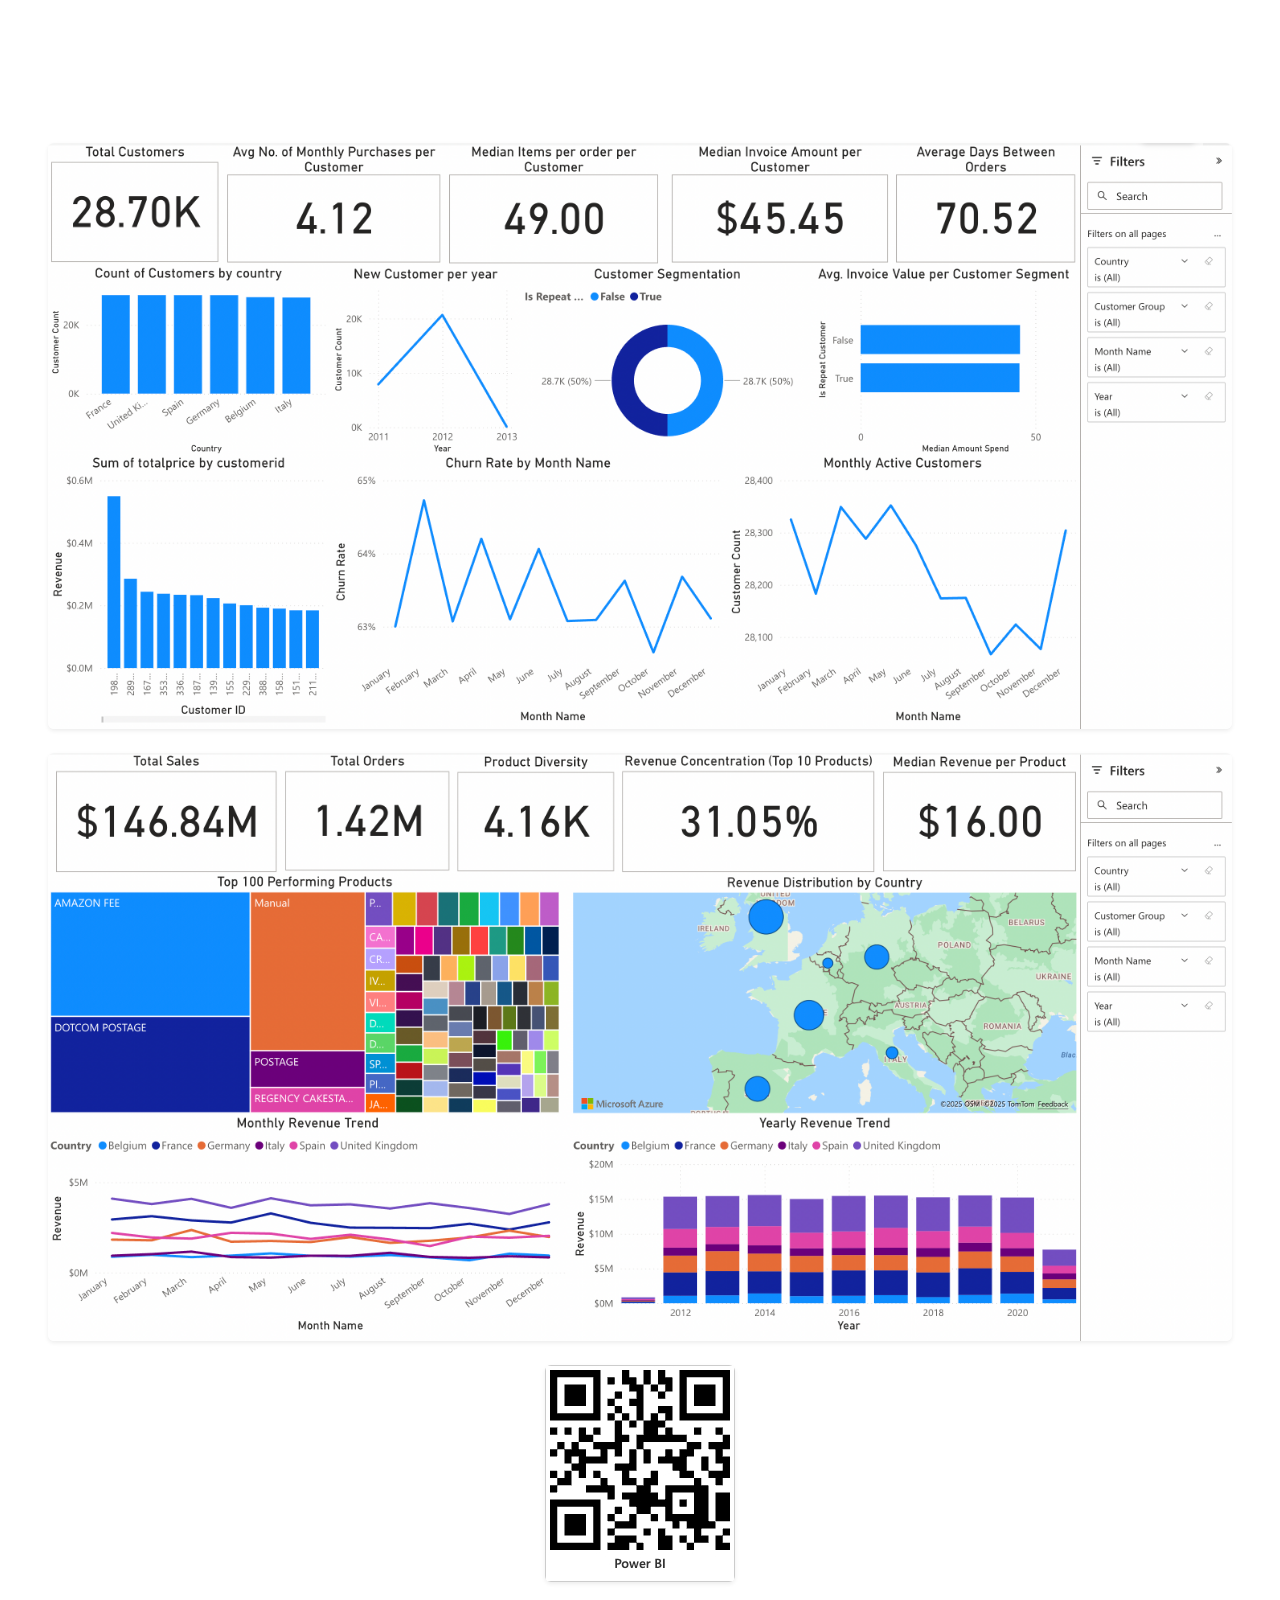
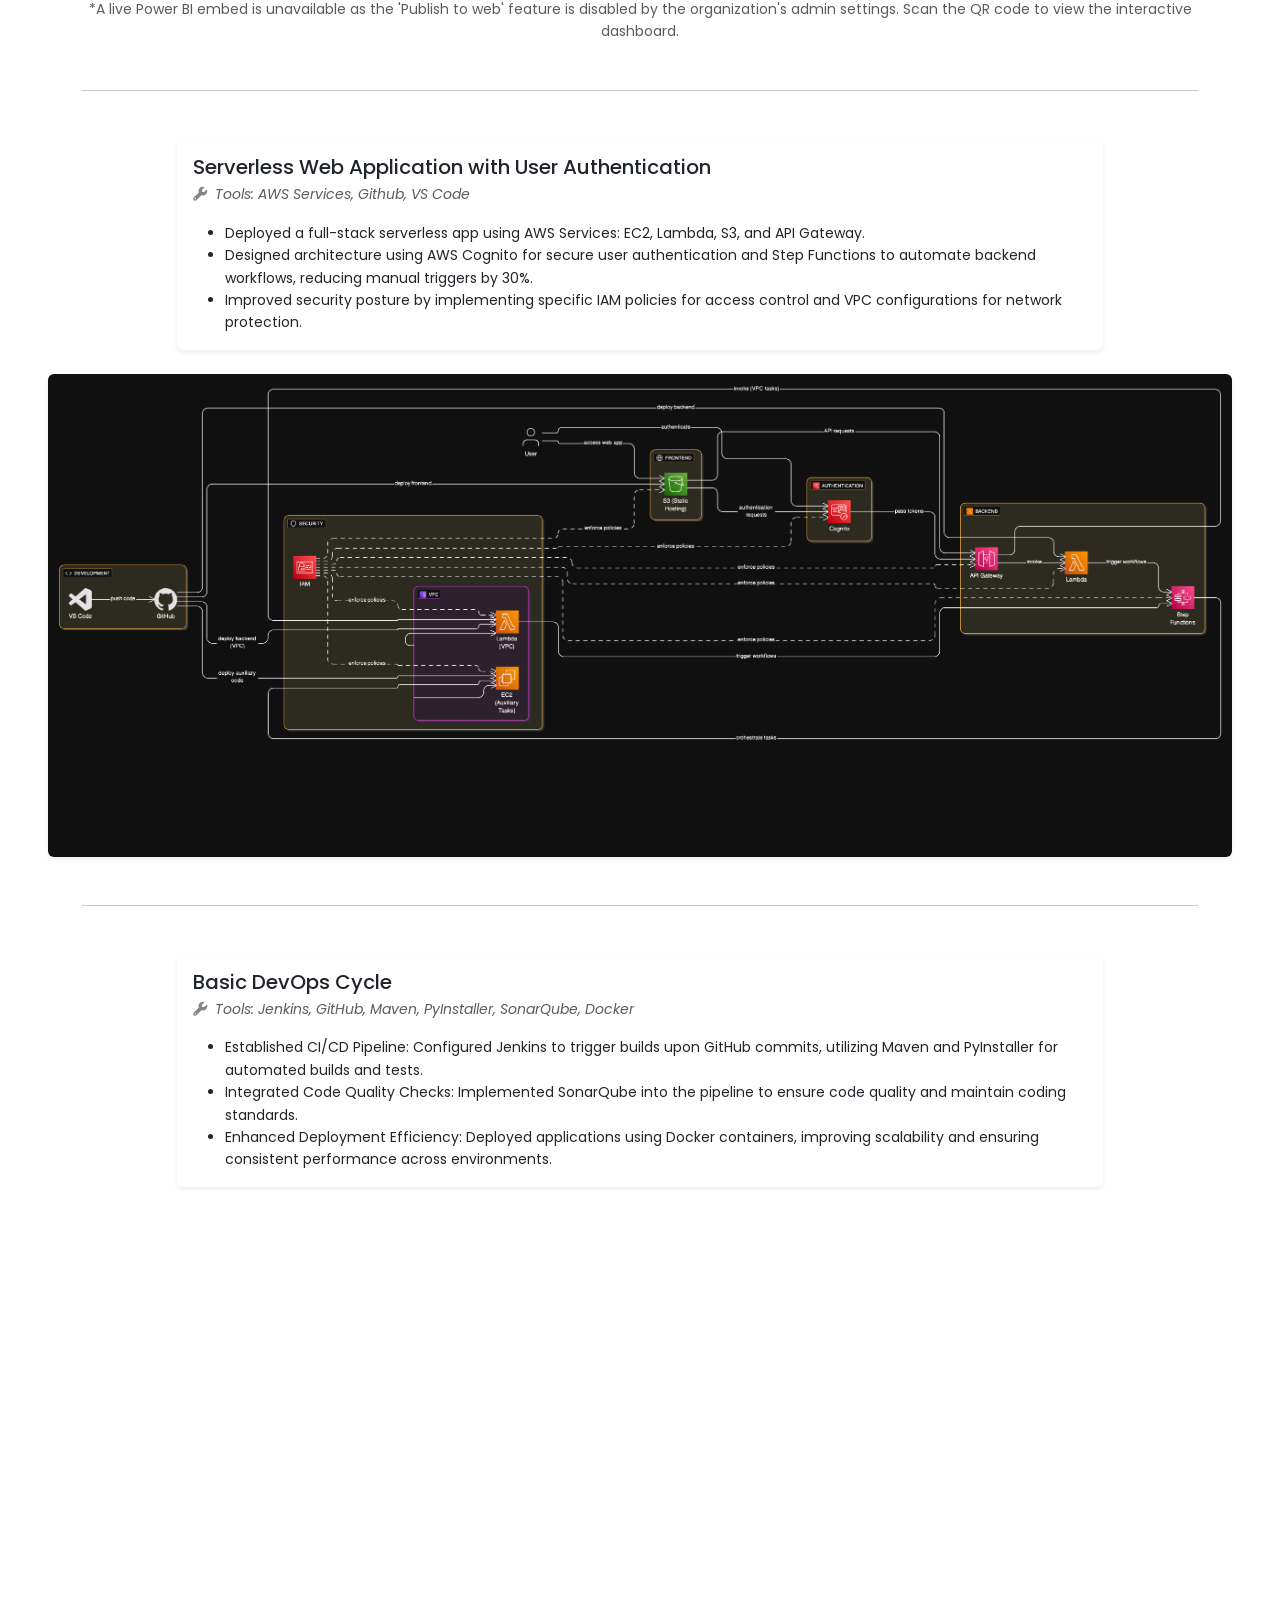
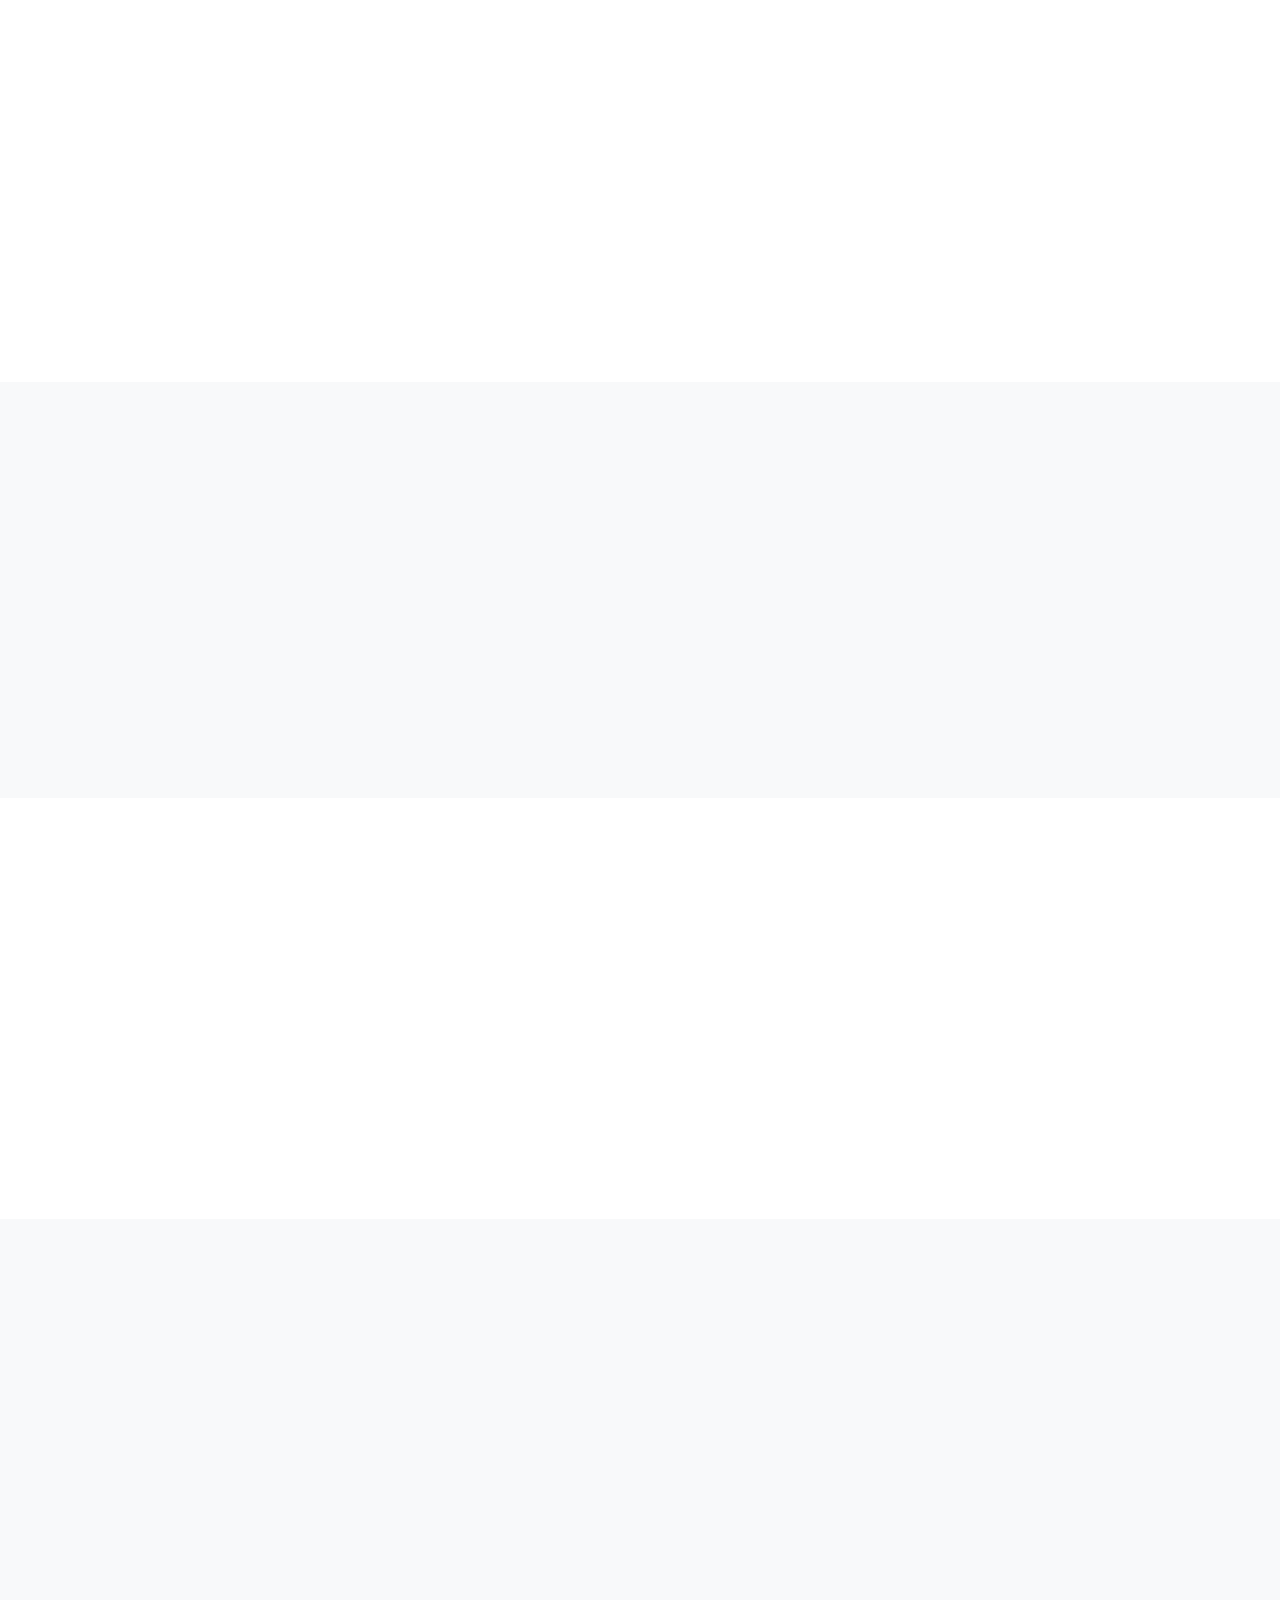
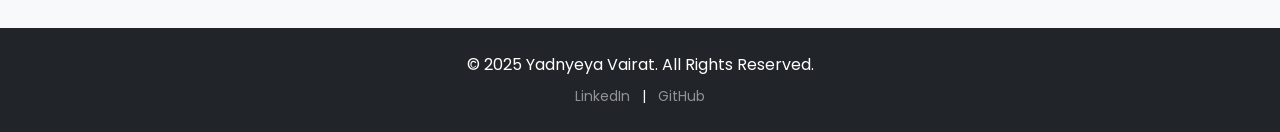
==== commit 02714101: "Added Artifacts" ====
--- a/index.html
+++ b/index.html
@@ -54,7 +54,7 @@
             <div>
                 <div class="row align-items-center gy-4">
                     <div class="col-lg-4 text-center text-lg-end">
-                        <img src="Resume.JPG"
+                        <img src="images/Resume.JPG"
                              alt="Professional headshot of Yadnyeya Vairat, Data and Business Analyst"
                              class="img-fluid profile-picture shadow"
                              loading="eager">
@@ -294,7 +294,7 @@
             <div class="container mb-5 fade-in">
                 <div class="row justify-content-center">
                     <div class="col-lg-12">
-                        <img src="Python System Architecture.png" class="img-fluid rounded shadow-sm" alt="FolioLab Python System Architecture - ML Pipeline with Data Processing, Feature Engineering, and Model Training Components" loading="lazy">
+                        <img src="images/Python System Architecture.png" class="img-fluid rounded shadow-sm" alt="FolioLab Python System Architecture - ML Pipeline with Data Processing, Feature Engineering, and Model Training Components" loading="lazy">
                     </div>
                 </div>
             </div>
@@ -303,7 +303,18 @@
             <div class="container mb-5 fade-in">
                 <div class="row justify-content-center">
                     <div class="col-lg-10">
-                        <img src="FolioLab.png" class="img-fluid rounded shadow-sm" alt="FolioLab AI-Powered Stock Prediction Platform Architecture Diagram" loading="lazy">
+                        <img src="images/FolioLab.png" class="img-fluid rounded shadow-sm" alt="FolioLab AI-Powered Stock Prediction Platform Architecture Diagram" loading="lazy">
+                    </div>
+                </div>
+            </div>
+
+            <!-- Additional FolioLab Screenshots -->
+            <div class="container mb-5 fade-in">
+                <div class="row justify-content-center">
+                    <div class="col-lg-10">
+                        <img src="images/Portfolio 1.png" class="img-fluid rounded shadow-sm mb-4" alt="FolioLab Portfolio Dashboard - Main Analytics Interface" loading="lazy">
+                        <img src="images/Portfolio 2.png" class="img-fluid rounded shadow-sm mb-4" alt="FolioLab Portfolio Dashboard - Advanced Trading Interface" loading="lazy">
+                        <img src="images/Horizon Chart.png" class="img-fluid rounded shadow-sm" alt="FolioLab Horizon Chart - Time Series Analysis Visualization" loading="lazy">
                     </div>
                 </div>
             </div>
@@ -337,7 +348,7 @@
             <div class="container mb-5 fade-in">
                 <div class="row justify-content-center">
                     <div class="col-lg-10">
-                        <img src="Real Estate.png" class="img-fluid rounded shadow-sm" alt="Real Estate Investment Analysis Project Architecture Diagram" loading="lazy">
+                        <img src="images/Real Estate.png" class="img-fluid rounded shadow-sm" alt="Real Estate Investment Analysis Project Architecture Diagram" loading="lazy">
                     </div>
                 </div>
             </div>
@@ -396,17 +407,17 @@
             
             <!-- Full-width container for the AWS image -->
             <div class="container-fluid px-md-5 mb-5 fade-in">
-                <img src="Aws-Data-Pipeline.png" class="img-fluid rounded shadow-sm" alt="AWS Data Pipeline Architecture for E-Commerce Analytics" loading="lazy">
+                <img src="images/Aws-Data-Pipeline.png" class="img-fluid rounded shadow-sm" alt="AWS Data Pipeline Architecture for E-Commerce Analytics" loading="lazy">
             </div>
 
             <!-- Container for Power BI screenshots and QR Code -->
             <div class="container-fluid px-md-5 mb-5 fade-in">
                 <div class="row justify-content-center">
                     <div class="col-lg-12">
-                        <img src="PowerBI1.png" class="img-fluid rounded shadow-sm mb-4" alt="Power BI Dashboard showing sales analytics and regional performance metrics" loading="lazy">
-                        <img src="PowerBI2.png" class="img-fluid rounded shadow-sm mb-4" alt="Power BI Dashboard displaying quarterly trends and key performance indicators" loading="lazy">
+                        <img src="images/PowerBI1.png" class="img-fluid rounded shadow-sm mb-4" alt="Power BI Dashboard showing sales analytics and regional performance metrics" loading="lazy">
+                        <img src="images/PowerBI2.png" class="img-fluid rounded shadow-sm mb-4" alt="Power BI Dashboard displaying quarterly trends and key performance indicators" loading="lazy">
                         <div class="text-center">
-                           <img src="Ecommerce Sales Analysis-QR.jpg" class="img-fluid rounded shadow-sm" alt="QR Code to access interactive E-Commerce Sales Analysis dashboard" style="max-width: 200px;" loading="lazy">
+                           <img src="images/Ecommerce Sales Analysis-QR.jpg" class="img-fluid rounded shadow-sm" alt="QR Code to access interactive E-Commerce Sales Analysis dashboard" style="max-width: 200px;" loading="lazy">
                         </div>
                     </div>
                 </div>
@@ -441,7 +452,7 @@
 
             <!-- Full-width container for the Serverless App image -->
             <div class="container-fluid px-md-5 mb-5 fade-in">
-                <img src="Serverless-App.png" class="img-fluid rounded shadow-sm" alt="AWS Serverless Application Architecture with Lambda, API Gateway, and Cognito" loading="lazy">
+                <img src="images/Serverless-App.png" class="img-fluid rounded shadow-sm" alt="AWS Serverless Application Architecture with Lambda, API Gateway, and Cognito" loading="lazy">
             </div>
 
             <div class="container fade-in">
@@ -470,7 +481,7 @@
             <div class="container mb-5 fade-in">
                 <div class="row justify-content-center">
                     <div class="col-lg-10">
-                        <img src="DevOps.png" class="img-fluid rounded shadow-sm" alt="DevOps CI/CD Pipeline with Jenkins, Docker, and automated testing" loading="lazy">
+                        <img src="images/DevOps.png" class="img-fluid rounded shadow-sm" alt="DevOps CI/CD Pipeline with Jenkins, Docker, and automated testing" loading="lazy">
                     </div>
                 </div>
             </div>
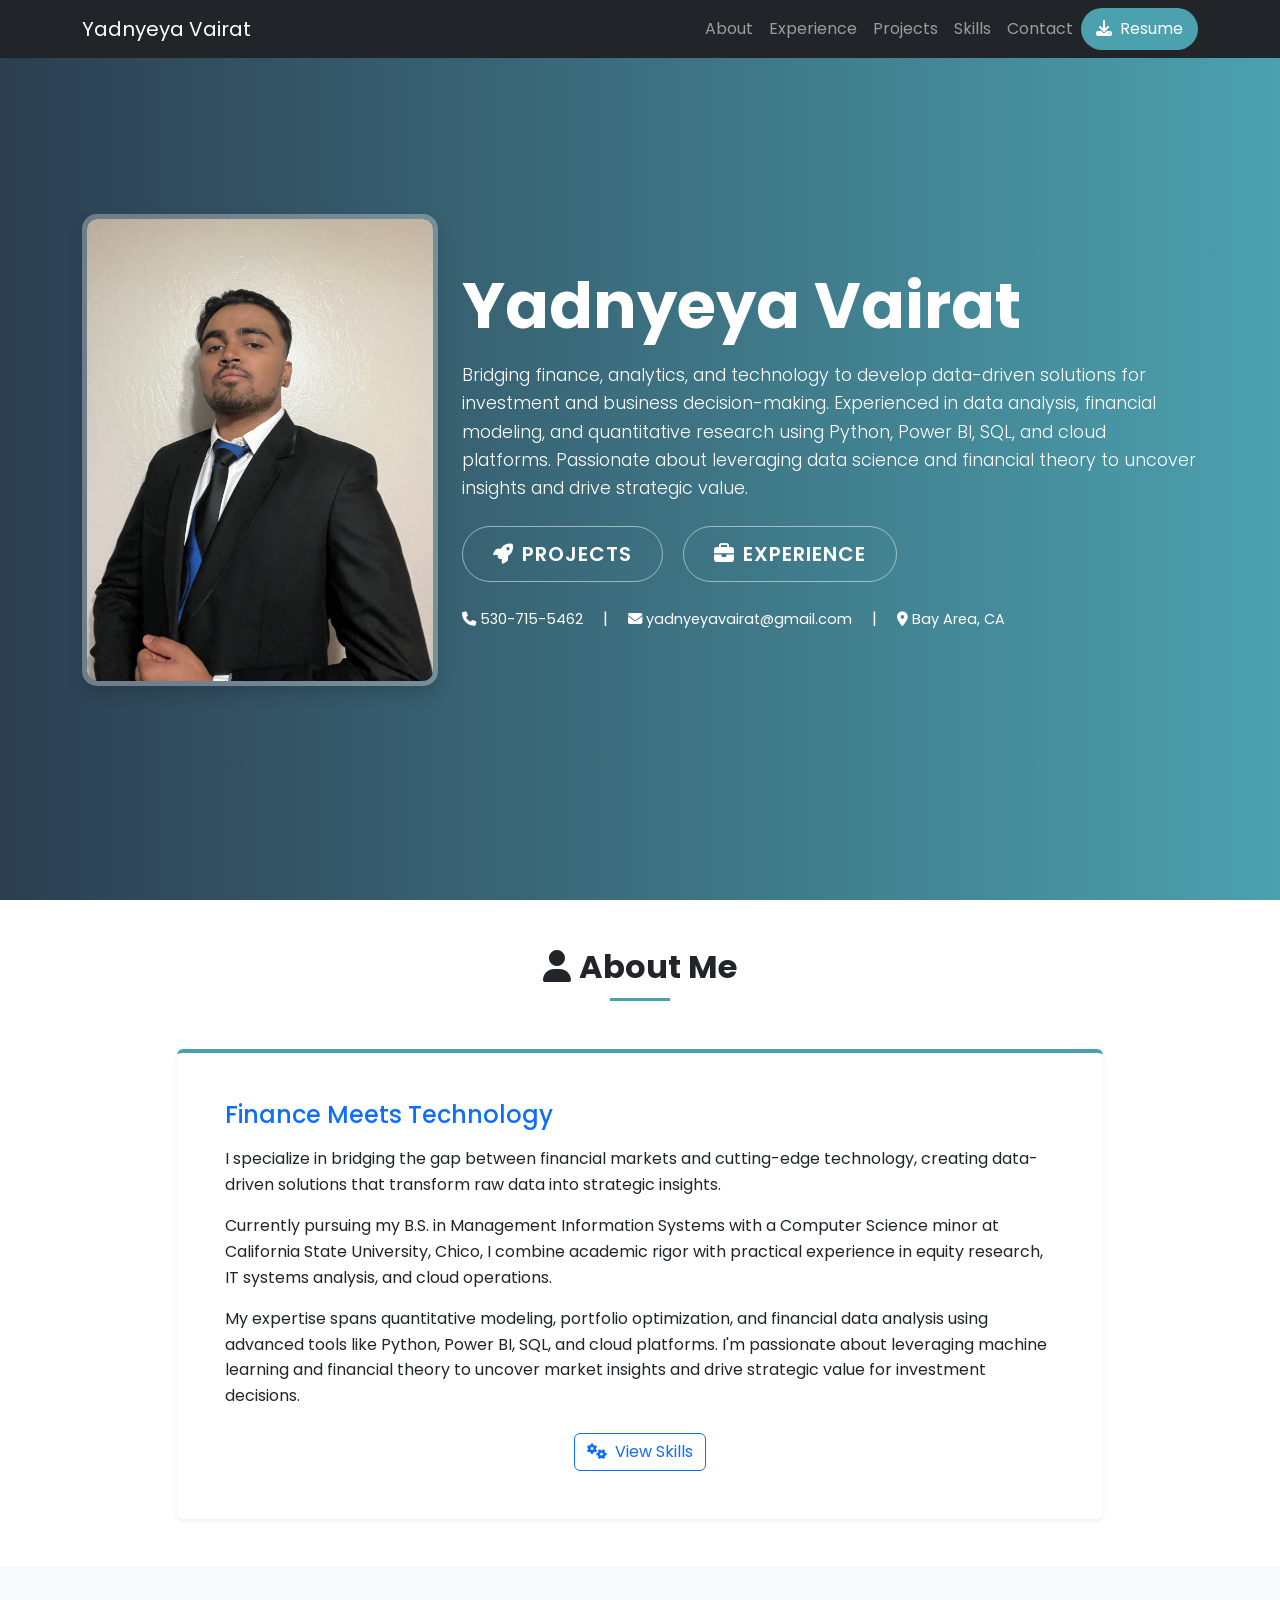
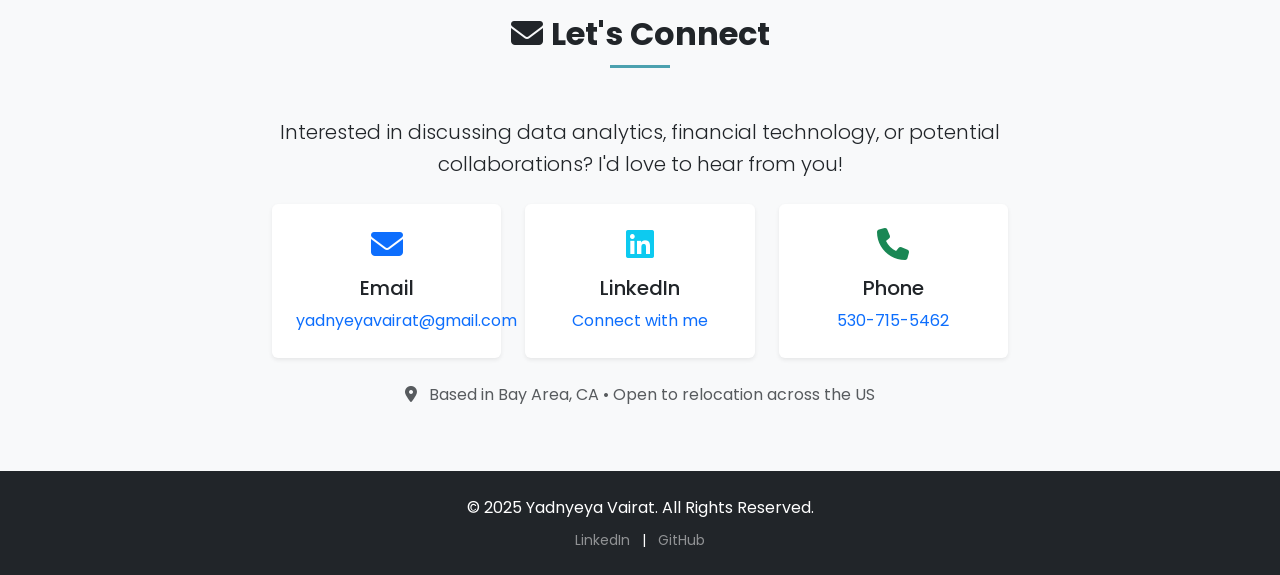
==== commit 99bd100b: "New websitr" ====
--- a/index.html
+++ b/index.html
@@ -3,41 +3,35 @@
 <head>
     <meta charset="UTF-8">
     <meta name="viewport" content="width=device-width, initial-scale=1.0">
-    <meta name="description" content="Yadnyeya Vairat - Data Analyst & Business Analyst with expertise in Python, SQL, AWS, and Power BI. Experienced in data analytics, business analysis, and cloud operations.">
-    <meta name="keywords" content="Data Analyst, Business Analyst, Python, SQL, AWS, Power BI, Tableau, Data Science, Cloud Computing">
+    <meta name="description" content="Yadnyeya Vairat - Data Analyst & Business Analyst bridging finance, analytics, and technology to develop data-driven solutions.">
+    <meta name="keywords" content="Data Analyst, Business Analyst, Python, SQL, AWS, Power BI, Tableau, Data Science, Financial Analytics">
     <meta name="author" content="Yadnyeya Vairat">
-    <title>Yadnyeya Vairat | Data & Business Analyst Portfolio</title>
+    <title>Yadnyeya Vairat | Data & Financial Analytics Portfolio</title>
 
     <link href="https://cdn.jsdelivr.net/npm/bootstrap@5.3.3/dist/css/bootstrap.min.css" rel="stylesheet" integrity="sha384-QWTKZyjpPEjISv5WaRU9OFeRpok6YctnYmDr5pNlyT2bRjXh0JMhjY6hW+ALEwIH" crossorigin="anonymous">
-
     <link rel="preconnect" href="https://fonts.googleapis.com">
     <link rel="preconnect" href="https://fonts.gstatic.com" crossorigin>
     <link href="https://fonts.googleapis.com/css2?family=Poppins:wght@300;400;600;700&display=swap" rel="stylesheet">
-
     <link rel="stylesheet" href="https://cdnjs.cloudflare.com/ajax/libs/font-awesome/6.5.2/css/all.min.css" integrity="sha512-SnH5WK+bZxgPHs44uWIX+LLJAJ9/2PkPKZ5QiAj6Ta86w+fsb2TkcmfRyVX3pBnMFcV7oQPJkl9QevSCWr3W6A==" crossorigin="anonymous" referrerpolicy="no-referrer" />
-
-    <!-- Link to the external CSS file -->
-    <link rel="stylesheet" href="style.css">
-
+    <link rel="stylesheet" href="css/style.css">
 </head>
-<body data-bs-spy="scroll" data-bs-target="#mainNav" data-bs-offset="90">
+<body>
     <!-- Skip link for accessibility -->
     <a href="#main-content" class="skip-link visually-hidden-focusable">Skip to main content</a>
 
+    <!-- Navigation -->
     <nav class="navbar navbar-expand-lg navbar-dark bg-dark fixed-top" id="mainNav">
         <div class="container">
-            <a class="navbar-brand" href="#home">Yadnyeya Vairat</a>
+            <a class="navbar-brand" href="index.html">Yadnyeya Vairat</a>
             <button class="navbar-toggler" type="button" data-bs-toggle="collapse" data-bs-target="#navbarResponsive" aria-controls="navbarResponsive" aria-expanded="false" aria-label="Toggle navigation">
                 <span class="navbar-toggler-icon"></span>
             </button>
             <div class="collapse navbar-collapse" id="navbarResponsive">
                 <ul class="navbar-nav ms-auto mb-2 mb-lg-0">
-                    <li class="nav-item"><a class="nav-link" href="#home">About Me</a></li>
-                    <li class="nav-item"><a class="nav-link" href="#skills">Skills</a></li>
-                    <li class="nav-item"><a class="nav-link" href="#experience">Experience</a></li>
-                    <li class="nav-item"><a class="nav-link" href="#projects">Projects</a></li>
-                    <li class="nav-item"><a class="nav-link" href="#accomplishments">Accomplishments</a></li>
-                    <li class="nav-item"><a class="nav-link" href="#courses">Courses</a></li>
+                    <li class="nav-item"><a class="nav-link active" href="index.html">About</a></li>
+                    <li class="nav-item"><a class="nav-link" href="experience.html">Experience</a></li>
+                    <li class="nav-item"><a class="nav-link" href="projects.html">Projects</a></li>
+                    <li class="nav-item"><a class="nav-link" href="skills.html">Skills</a></li>
                     <li class="nav-item"><a class="nav-link" href="#contact">Contact</a></li>
                     <li class="nav-item">
                         <a class="nav-link resume-link" href="Resume.pdf" target="_blank">
@@ -49,6 +43,7 @@
         </div>
     </nav>
 
+    <!-- Hero Section -->
     <header id="home" class="hero-section d-flex align-items-center text-white">
         <div class="container">
             <div>
@@ -64,10 +59,18 @@
                         <p class="hero-description mb-4">
                             Bridging finance, analytics, and technology to develop data-driven solutions for investment and business decision-making. Experienced in data analysis, financial modeling, and quantitative research using Python, Power BI, SQL, and cloud platforms. Passionate about leveraging data science and financial theory to uncover insights and drive strategic value.
                         </p>
+                        <div class="hero-buttons mb-4">
+                            <a href="projects.html" class="btn btn-primary btn-lg me-3">
+                                <i class="fas fa-rocket me-2"></i>Projects
+                            </a>
+                            <a href="experience.html" class="btn btn-outline-light btn-lg">
+                                <i class="fas fa-briefcase me-2"></i>Experience
+                            </a>
+                        </div>
                         <p class="contact-info mb-0">
                             <a href="tel:530-715-5462" class="text-white me-3"><i class="fas fa-phone"></i> 530-715-5462</a> |
                             <a href="https://mail.google.com/mail/?view=cm&fs=1&to=yadnyeyavairat@gmail.com" target="_blank" rel="noopener noreferrer" class="text-white mx-3"><i class="fas fa-envelope"></i> yadnyeyavairat@gmail.com</a> |
-                            <span class="mx-3"><i class="fas fa-map-marker-alt"></i> Bay Area, CA (Open to relocation across the US.)</span>
+                            <span class="mx-3"><i class="fas fa-map-marker-alt"></i> Bay Area, CA</span>
                         </p>
                     </div>
                 </div>
@@ -75,187 +78,38 @@
         </div>
     </header>
 
-    <main id="main-content"> <!-- Removed container class to allow for mixed-width sections -->
-
-        <section id="skills" class="py-5 scroll-target">
-             <div class="container fade-in">
-                <h2 class="section-title text-center mb-5"><i class="fa-solid fa-screwdriver-wrench me-2"></i>Skills</h2>
-                <div class="row gy-4">
-                    <!-- Column 1 -->
-                    <div class="col-lg-4">
-                        <div class="skill-category mb-4">
-                            <h6><i class="fas fa-code me-2 text-primary"></i>Languages</h6>
-                            <span class="badge bg-light text-dark border me-1 mb-1">Python (Pandas · Matplotlib · NumPy · Scikit-learn)</span>
-                            <span class="badge bg-light text-dark border me-1 mb-1">C++</span>
-                            <span class="badge bg-light text-dark border me-1 mb-1">R</span>
-                            <span class="badge bg-light text-dark border me-1 mb-1">SQL</span>
-                            <span class="badge bg-light text-dark border me-1 mb-1">DAX</span>
-                            <span class="badge bg-light text-dark border me-1 mb-1">VBA</span>
-                        </div>
-                        <div class="skill-category mb-4">
-                            <h6><i class="fas fa-database me-2 text-info"></i>Databases</h6>
-                            <span class="badge bg-light text-dark border me-1 mb-1">AWS Redshift</span>
-                            <span class="badge bg-light text-dark border me-1 mb-1">GCP BigQuery</span>
-                            <span class="badge bg-light text-dark border me-1 mb-1">Microsoft SQL Server (SSMS)</span>
-                            <span class="badge bg-light text-dark border me-1 mb-1">MySQL</span>
-                            <span class="badge bg-light text-dark border me-1 mb-1">Oracle</span>
-                            <span class="badge bg-light text-dark border me-1 mb-1">Snowflake</span>
-                            <span class="badge bg-light text-dark border me-1 mb-1">Hadoop</span>
-                        </div>
-                        <div class="skill-category mb-4">
-                            <h6><i class="fas fa-cogs me-2 text-dark"></i>CI/CD & Tools</h6>
-                            <span class="badge bg-light text-dark border me-1 mb-1">Jenkins</span>
-                            <span class="badge bg-light text-dark border me-1 mb-1">Azure DevOps</span>
-                            <span class="badge bg-light text-dark border me-1 mb-1">GitHub Actions</span>
-                            <span class="badge bg-light text-dark border me-1 mb-1">Terraform</span>
-                            <span class="badge bg-light text-dark border me-1 mb-1">CloudFormation</span>
-                            <span class="badge bg-light text-dark border me-1 mb-1">Gitlab CI/CD</span>
-                            <span class="badge bg-light text-dark border me-1 mb-1">Docker</span>
-                            <span class="badge bg-light text-dark border me-1 mb-1">Maven</span>
-                            <span class="badge bg-light text-dark border me-1 mb-1">Gradle</span>
-                        </div>
-                    </div>
-
-                    <!-- Column 2 -->
-                    <div class="col-lg-4">
-                        <div class="skill-category mb-4">
-                            <h6><i class="fas fa-magnifying-glass-chart me-2 text-success"></i>Data Analysis & Modeling</h6>
-                            <span class="badge bg-light text-dark border me-1 mb-1">Excel (PivotTables · VLOOKUP · ToolPak)</span>
-                            <span class="badge bg-light text-dark border me-1 mb-1">Power BI</span>
-                            <span class="badge bg-light text-dark border me-1 mb-1">Tableau</span>
-                            <span class="badge bg-light text-dark border me-1 mb-1">Looker</span>
-                            <span class="badge bg-light text-dark border me-1 mb-1">Visio</span>
-                            <span class="badge bg-light text-dark border me-1 mb-1">Lucidchart</span>
-                        </div>
-                        <div class="skill-category mb-4">
-                            <h6><i class="fas fa-tasks me-2 text-warning"></i>Project Management</h6>
-                            <span class="badge bg-light text-dark border me-1 mb-1">Agile (Scrum · Kanban)</span>
-                            <span class="badge bg-light text-dark border me-1 mb-1">SDLC</span>
-                            <span class="badge bg-light text-dark border me-1 mb-1">Jira</span>
-                            <span class="badge bg-light text-dark border me-1 mb-1">Trello</span>
-                            <span class="badge bg-light text-dark border me-1 mb-1">Confluence</span>
-                            <span class="badge bg-light text-dark border me-1 mb-1">MS Project</span>
-                            <span class="badge bg-light text-dark border me-1 mb-1">Slack</span>
-                            <span class="badge bg-light text-dark border me-1 mb-1">TeamDynamix</span>
-                            <span class="badge bg-light text-dark border me-1 mb-1">Figma</span>
-                            <span class="badge bg-light text-dark border me-1 mb-1">Power Automate</span>
-                        </div>
-                        <div class="skill-category mb-4">
-                            <h6><i class="fas fa-desktop me-2" style="color: #000080;"></i>Configuration & Device Management</h6>
-                            <span class="badge bg-light text-dark border me-1 mb-1">System Center Configuration Manager (SCCM)</span>
-                            <span class="badge bg-light text-dark border me-1 mb-1">Active Directory</span>
-                            <span class="badge bg-light text-dark border me-1 mb-1">Azure Intune</span>
-                            <span class="badge bg-light text-dark border me-1 mb-1">AWS IAM</span>
-                            <span class="badge bg-light text-dark border me-1 mb-1">Jamf</span>
-                        </div>
-                    </div>
-
-                    <!-- Column 3 -->
-                    <div class="col-lg-4">
-                        <div class="skill-category mb-4">
-                            <h6><i class="fas fa-brain me-2" style="color: orange;"></i>Business Analysis</h6>
-                            <span class="badge bg-light text-dark border me-1 mb-1">Requirements Documentation (BRD · FRD)</span>
-                            <span class="badge bg-light text-dark border me-1 mb-1">Business Process Modeling (BPMN · UML)</span>
-                            <span class="badge bg-light text-dark border me-1 mb-1">Entity Relationship Diagram (ERD)</span>
-                            <span class="badge bg-light text-dark border me-1 mb-1">Data Flow Diagram (DFD)</span>
-                            <span class="badge bg-light text-dark border me-1 mb-1">Process Flow Diagram</span>
-                            <span class="badge bg-light text-dark border me-1 mb-1">Business Rules</span>
-                            <span class="badge bg-light text-dark border me-1 mb-1">User Stories</span>
-                            <span class="badge bg-light text-dark border me-1 mb-1">RCA</span>
-                            <span class="badge bg-light text-dark border me-1 mb-1">User Acceptance Testing (UAT)</span>
-                            <span class="badge bg-light text-dark border me-1 mb-1">Stakeholder Register</span>
-                            <span class="badge bg-light text-dark border me-1 mb-1">A/B testing</span>
-                            <span class="badge bg-light text-dark border me-1 mb-1">Cost-Benefit Analysis</span>
-                            <span class="badge bg-light text-dark border me-1 mb-1">Statistical Analysis</span>
-                            <span class="badge bg-light text-dark border me-1 mb-1">Financial Modeling</span>
-                        </div>
-                        <div class="skill-category mb-4">
-                            <h6><i class="fas fa-cloud me-2 text-danger"></i>Platforms & Tools</h6>
-                            <span class="badge bg-light text-dark border me-1 mb-1">AWS (EC2 · S3 · Lambda · Athena)</span>
-                            <span class="badge bg-light text-dark border me-1 mb-1">GCP (VMs · Storage · VPC)</span>
-                            <span class="badge bg-light text-dark border me-1 mb-1">Azure Synapse</span>
-                            <span class="badge bg-light text-dark border me-1 mb-1">Alteryx</span>
-                            <span class="badge bg-light text-dark border me-1 mb-1">SAP ERP</span>
-                            <span class="badge bg-light text-dark border me-1 mb-1">Salesforce CRM</span>
-                            <span class="badge bg-light text-dark border me-1 mb-1">Bloomberg Terminal</span>
-                        </div>
-                    </div>
-                </div>
-            </div>
-        </section>
-
-        <section id="experience" class="py-5 bg-light scroll-target">
+    <main id="main-content">
+        <!-- About Section -->
+        <section id="about" class="py-5">
             <div class="container fade-in">
-                <h2 class="section-title text-center mb-5"><i class="fas fa-briefcase me-2"></i>Experience</h2>
                 <div class="row justify-content-center">
                     <div class="col-lg-10">
-                        <div class="card mb-4 shadow-sm experience-card">
-                            <div class="card-body">
-                                <div class="d-flex justify-content-between flex-wrap mb-2">
-                                    <h5 class="card-title mb-0">IT Systems Analyst</h5>
-                                    <span class="text-muted fw-light">Oct 2023 - Present</span>
+                        <h2 class="section-title text-center mb-5">
+                            <i class="fas fa-user me-2"></i>About Me
+                        </h2>
+                        <div class="card shadow-sm">
+                            <div class="card-body p-5">
+                                <h4 class="text-primary mb-3">Finance Meets Technology</h4>
+                                <p>
+                                    I specialize in bridging the gap between financial markets and cutting-edge technology, 
+                                    creating data-driven solutions that transform raw data into strategic insights.
+                                </p>
+                                <p>
+                                    Currently pursuing my B.S. in Management Information Systems with a Computer Science minor 
+                                    at California State University, Chico, I combine academic rigor with practical experience 
+                                    in equity research, IT systems analysis, and cloud operations.
+                                </p>
+                                <p>
+                                    My expertise spans quantitative modeling, portfolio optimization, and financial data analysis 
+                                    using advanced tools like Python, Power BI, SQL, and cloud platforms. I'm passionate about 
+                                    leveraging machine learning and financial theory to uncover market insights and drive 
+                                    strategic value for investment decisions.
+                                </p>
+                                <div class="text-center mt-4">
+                                    <a href="skills.html" class="btn btn-outline-primary">
+                                        <i class="fas fa-cogs me-2"></i>View Skills
+                                    </a>
                                 </div>
-                                <h6 class="card-subtitle text-muted">IT Support Services at California State University, Chico, CA</h6>
-                                <p class="text-muted small tools-used mb-3">
-                                    <i class="fas fa-wrench me-1 opacity-75"></i> Tools: TeamDynamix, Bomgar, Slack, Outlook, WhenIWork, Avaya, Teams, Box, Jamf, SCCM, Azure Active Directory, Intune, Adobe Admin Console
-                                </p>
-                                <ul class="card-text small">
-                                    <li>Employed root cause analysis to resolve escalated hardware, software, and network issues via multimodal communication.</li>
-                                    <li>Supported device imaging, system deployments, and access control, gaining hands-on experience with enterprise IT operations and systems administration.</li>
-                                    <li>Improved processes by implementing workflows, reducing average issue resolution time by 20%; contributed to documentation and trained new technicians.</li>
-                                    <li>Provided technical support to 20K+ users, collaborating with cross-functional teams with 90%+ resolution.</li>
-                                </ul>
-                            </div>
-                        </div>
-
-                        <div class="card mb-4 shadow-sm experience-card">
-                             <div class="card-body">
-                                <div class="d-flex justify-content-between flex-wrap mb-2">
-                                    <h5 class="card-title mb-0">Equity Analyst</h5>
-                                    <span class="text-muted fw-light">Oct 2023 - Present</span>
-                                </div>
-                                <h6 class="card-subtitle text-muted">Chico Creek Capital Investment Fund, Chico, CA</h6>
-                                <p class="text-muted small tools-used mb-3">
-                                     <i class="fas fa-wrench me-1 opacity-75"></i> Tools: Bloomberg Terminal, Excel, Power BI, Finviz
-                                </p>
-                                <ul class="card-text small">
-                                    <li>Executed equity research and financial analysis to inform $50K portfolio strategy, resulting in a 30% return at its peak.</li>
-                                    <li>Leveraged Bloomberg Terminal for gathering real-time market data, company operations/supply chains, and comparing equities based of multiple financial parameters.</li>
-                                    <li>Built Discounted Cash Flow models and Monte Carlo simulations with integrated visualizations using Excel to perform risk evaluation and predictive assessment.</li>
-                                    <li>Developed equity reports and presented insights during stakeholders’ meetings to execute trades through voting sessions.</li>
-                                </ul>
-                            </div>
-                        </div>
-
-                        <div class="card mb-4 shadow-sm experience-card">
-                             <div class="card-body">
-                                <div class="d-flex justify-content-between flex-wrap mb-2">
-                                    <h5 class="card-title mb-0">Summer Engineering Intern</h5>
-                                    <span class="text-muted fw-light">May 2024 - Aug 2024</span>
-                                </div>
-                                <h6 class="card-subtitle text-muted">Abylle Solutions Private Limited, Remote, Switzerland</h6>
-                                <p class="text-muted small tools-used mb-3">
-                                    <i class="fas fa-wrench me-1 opacity-75"></i> Tools: Jira, Jenkins, Yaml, AWS (EC2, CloudFormation), Docker, Python
-                                </p>
-                                <ul class="card-text small">
-                                    <li>Configured CI/CD pipelines for the Virtual Tax Advisor, enhancing the SDLC by reducing deployment time by 40%.</li>
-                                    <li>Integrated unit tests into Jenkins pipelines reducing post-deployment defects by 20% through automated testing.</li>
-                                    <li>Developed YAML templates to launch pre-configured EC2 instances using CloudFormation, reducing setup time by 50%.</li>
-                                    <li>Contributed to sprint goal success being part of Agile (Scrum) team using Jira for continuous improvements.</li>
-                                </ul>
-                            </div>
-                        </div>
-                         <div class="card mb-4 shadow-sm experience-card">
-                            <div class="card-body">
-                                <div class="d-flex justify-content-between flex-wrap mb-2">
-                                    <h5 class="card-title mb-0">Resident Advisor</h5>
-                                    <span class="text-muted fw-light">Aug 2024 - Dec 2024</span>
-                                </div>
-                                <h6 class="card-subtitle text-muted">University Housing at California State University, Chico, CA</h6>
-                                <ul class="card-text small">
-                                    <li>Organized events and supported 60+ residents, ensuring communication between residents and staff.</li>
-                                    <li>Improved onboarding and resolved student concerns, fostering community and demonstrating leadership.</li>
-                                </ul>
                             </div>
                         </div>
                     </div>
@@ -263,327 +117,58 @@
             </div>
         </section>
 
-        <!-- UPDATED PROJECTS SECTION LAYOUT -->
-        <section id="projects" class="py-5 scroll-target">
+        <!-- Contact Section -->
+        <section id="contact" class="py-5 bg-light">
             <div class="container fade-in">
-                <h2 class="section-title text-center mb-5"><i class="fa-solid fa-pen-to-square me-2"></i>Projects</h2>
-
-                <!-- TOP Featured Project Card - FolioLab -->
-                <div class="row justify-content-center mb-4">
-                    <div class="col-lg-10">
-                        <div class="card shadow-sm project-card border-primary">
-                             <div class="card-body">
-                                <h5 class="card-title mb-1">📈 FolioLab – AI-Powered Stock Prediction Platform</h5>
-                                <p class="text-muted small tools-used mb-3">
-                                     <i class="fas fa-wrench me-1 opacity-75"></i> Tools: AWS (API Gateway, Lambda, DynamoDB, S3, CloudFront), React + D3.js, Python (XGBoost, LSTM, GRU, Transformers), Interactive Brokers API
-                                </p>
-                                <ul class="card-text small">
-                                    <li>Built a cloud-native ML platform benchmarking 9 advanced algorithms (Logistic Regression, SVM, Decision Trees, Random Forest, XGBoost, Neural Networks) to forecast stock price direction with 56–62% accuracy.</li>
-                                    <li>Integrated 23+ technical indicators (RSI, MACD, Bollinger Bands, ADX, volatility & momentum measures) with ensemble voting models and time-series validation for robust, leak-free predictions.</li>
-                                    <li>Developed interactive React + D3.js dashboard with customizable layouts, live charts, backtesting suite with portfolio simulation, and transaction cost modeling.</li>
-                                    <li>Implemented automated trading integration via Interactive Brokers API for paper trading, live alerts, and portfolio rebalancing with enterprise features like REST API access and multi-tenant user management.</li>
-                                    <li>Deployed on AWS serverless infrastructure delivering institutional-quality prediction tools with AutoML, deep learning models, and alternative data integration (news & sentiment analysis).</li>
-                                </ul>
+                <h2 class="section-title text-center mb-5">
+                    <i class="fas fa-envelope me-2"></i>Let's Connect
+                </h2>
+                <div class="row justify-content-center">
+                    <div class="col-lg-8 text-center">
+                        <p class="lead mb-4">
+                            Interested in discussing data analytics, financial technology, or potential collaborations? 
+                            I'd love to hear from you!
+                        </p>
+                        <div class="row g-4 mb-4">
+                            <div class="col-md-4">
+                                <div class="contact-card h-100 p-4 bg-white rounded shadow-sm">
+                                    <i class="fas fa-envelope fa-2x text-primary mb-3"></i>
+                                    <h5>Email</h5>
+                                    <a href="https://mail.google.com/mail/?view=cm&fs=1&to=yadnyeyavairat@gmail.com" target="_blank" rel="noopener noreferrer" class="text-decoration-none">
+                                        yadnyeyavairat@gmail.com
+                                    </a>
+                                </div>
+                            </div>
+                            <div class="col-md-4">
+                                <div class="contact-card h-100 p-4 bg-white rounded shadow-sm">
+                                    <i class="fab fa-linkedin fa-2x text-info mb-3"></i>
+                                    <h5>LinkedIn</h5>
+                                    <a href="https://www.linkedin.com/in/yadnyeya-vairat/" target="_blank" rel="noopener noreferrer" class="text-decoration-none">
+                                        Connect with me
+                                    </a>
+                                </div>
+                            </div>
+                            <div class="col-md-4">
+                                <div class="contact-card h-100 p-4 bg-white rounded shadow-sm">
+                                    <i class="fas fa-phone fa-2x text-success mb-3"></i>
+                                    <h5>Phone</h5>
+                                    <a href="tel:530-715-5462" class="text-decoration-none">
+                                        530-715-5462
+                                    </a>
+                                </div>
                             </div>
                         </div>
-                    </div>
-                </div>
-            </div> <!-- End of standard container -->
-            
-            <!-- Container for the Python System Architecture image -->
-            <div class="container mb-5 fade-in">
-                <div class="row justify-content-center">
-                    <div class="col-lg-12">
-                        <img src="images/Python System Architecture.png" class="img-fluid rounded shadow-sm" alt="FolioLab Python System Architecture - ML Pipeline with Data Processing, Feature Engineering, and Model Training Components" loading="lazy">
-                    </div>
-                </div>
-            </div>
-            
-            <!-- Container for the FolioLab Architecture image -->
-            <div class="container mb-5 fade-in">
-                <div class="row justify-content-center">
-                    <div class="col-lg-10">
-                        <img src="images/FolioLab.png" class="img-fluid rounded shadow-sm" alt="FolioLab AI-Powered Stock Prediction Platform Architecture Diagram" loading="lazy">
-                    </div>
-                </div>
-            </div>
-
-            <!-- Additional FolioLab Screenshots -->
-            <div class="container mb-5 fade-in">
-                <div class="row justify-content-center">
-                    <div class="col-lg-10">
-                        <img src="images/Portfolio 1.png" class="img-fluid rounded shadow-sm mb-4" alt="FolioLab Portfolio Dashboard - Main Analytics Interface" loading="lazy">
-                        <img src="images/Portfolio 2.png" class="img-fluid rounded shadow-sm mb-4" alt="FolioLab Portfolio Dashboard - Advanced Trading Interface" loading="lazy">
-                        <img src="images/Horizon Chart.png" class="img-fluid rounded shadow-sm" alt="FolioLab Horizon Chart - Time Series Analysis Visualization" loading="lazy">
-                    </div>
-                </div>
-            </div>
-
-            <div class="container fade-in">
-                <hr class="my-5"> <!-- Add a separator -->
-            </div>
-
-                <!-- Second Featured Project Card -->
-                <div class="row justify-content-center mb-4">
-                    <div class="col-lg-10">
-                        <div class="card shadow-sm project-card">
-                             <div class="card-body">
-                                <h5 class="card-title mb-1">🏡 Where to Live and Invest – County-Level Housing & Cost Analysis</h5>
-                                <p class="text-muted small tools-used mb-3">
-                                     <i class="fas fa-wrench me-1 opacity-75"></i> Tools: Python (Pandas, SQLite), Tableau, Excel, Zillow, EPI (Kaggle)
-                                </p>
-                                <ul class="card-text small">
-                                    <li>Joined Zillow home value and Economic Policy Institute cost-of-living data across 3,000+ U.S. counties to evaluate housing investment potential.</li>
-                                    <li>Calculated 10-year home appreciation and cost burden ratios; engineered a custom ROI-to-Cost Burden metric to rank counties by value.</li>
-                                    <li>Built a series of 6 interactive Tableau dashboards with filters, maps, and visual rankings to help users explore top-performing, affordable counties.</li>
-                                    <li>Enabled dynamic exploration of housing trends, affordability, and return on investment — turning raw housing data into real-world insights for decision-making.</li>
-                                </ul>
-                            </div>
-                        </div>
-                    </div>
-                </div>
-            </div> <!-- End of standard container -->
-            
-            <!-- Container for the Real Estate image (reduced size) -->
-            <div class="container mb-5 fade-in">
-                <div class="row justify-content-center">
-                    <div class="col-lg-10">
-                        <img src="images/Real Estate.png" class="img-fluid rounded shadow-sm" alt="Real Estate Investment Analysis Project Architecture Diagram" loading="lazy">
-                    </div>
-                </div>
-            </div>
-
-            <!-- New full-width container for the dashboard -->
-            <div class="container-fluid px-md-5 mb-5 fade-in">
-                 <div class='tableauPlaceholder' id='viz1752080112886' style='position: relative'>
-                    <noscript>
-                        <a href='#'>
-                            <img alt='Dashboard 2 ' src='https:&#47;&#47;public.tableau.com&#47;static&#47;images&#47;US&#47;USRealEstateInvestmentAnalysis&#47;Dashboard2&#47;1_rss.png' style='border: none' />
-                        </a>
-                    </noscript>
-                    <object class='tableauViz'  style='display:none;'>
-                        <param name='host_url' value='https%3A%2F%2Fpublic.tableau.com%2F' />
-                        <param name='embed_code_version' value='3' />
-                        <param name='site_root' value='' />
-                        <param name='name' value='USRealEstateInvestmentAnalysis&#47;Dashboard2' />
-                        <param name='tabs' value='no' />
-                        <param name='toolbar' value='yes' />
-                        <param name='static_image' value='https:&#47;&#47;public.tableau.com&#47;static&#47;images&#47;US&#47;USRealEstateInvestmentAnalysis&#47;Dashboard2&#47;1.png' />
-                        <param name='animate_transition' value='yes' />
-                        <param name='display_static_image' value='yes' />
-                        <param name='display_spinner' value='yes' />
-                        <param name='display_overlay' value='yes' />
-                        <param name='display_count' value='yes' />
-                        <param name='language' value='en-US' />
-                        <param name='filter' value='publish=yes' />
-                    </object>
-                </div>
-            </div>
-
-            <!-- Re-open standard container for other projects -->
-            <div class="container fade-in">
-                <hr class="my-5"> <!-- Add a separator -->
-                
-                <!-- Second Featured Project -->
-                <div class="row justify-content-center mb-4">
-                    <div class="col-lg-10">
-                        <div class="card shadow-sm project-card">
-                             <div class="card-body">
-                                <h5 class="card-title mb-1">🧾 E-Commerce Sales Analytics Dashboard</h5>
-                                <p class="text-muted small tools-used mb-3">
-                                     <i class="fas fa-wrench me-1 opacity-75"></i> Tools: AWS S3, AWS Glue, Redshift, SQL, Tableau, Python (Pandas), PySpark
-                                </p>
-                                <ul class="card-text small">
-                                    <li>Designed and executed an end-to-end data analytics pipeline using AWS to analyze e-commerce sales data across multiple countries.</li>
-                                    <li>Cleaned and transformed raw CSV data using AWS Glue (PySpark), then modeled and loaded it into Redshift for analytical querying.</li>
-                                    <li>Built interactive dashboards in Tableau to visualize monthly trends and regional performance, identifying a 40% sales spike in Q4 and key underperforming regions.</li>
-                                    <li>Created complete BA documentation including a Business Requirements Document (BRD), stakeholder map, user stories, and an executive insights deck to simulate real-world consulting deliverables for inventory planning and marketing targeting.</li>
-                                </ul>
-                            </div>
-                        </div>
-                    </div>
-                </div>
-            </div> <!-- End of standard container -->
-            
-            <!-- Full-width container for the AWS image -->
-            <div class="container-fluid px-md-5 mb-5 fade-in">
-                <img src="images/Aws-Data-Pipeline.png" class="img-fluid rounded shadow-sm" alt="AWS Data Pipeline Architecture for E-Commerce Analytics" loading="lazy">
-            </div>
-
-            <!-- Container for Power BI screenshots and QR Code -->
-            <div class="container-fluid px-md-5 mb-5 fade-in">
-                <div class="row justify-content-center">
-                    <div class="col-lg-12">
-                        <img src="images/PowerBI1.png" class="img-fluid rounded shadow-sm mb-4" alt="Power BI Dashboard showing sales analytics and regional performance metrics" loading="lazy">
-                        <img src="images/PowerBI2.png" class="img-fluid rounded shadow-sm mb-4" alt="Power BI Dashboard displaying quarterly trends and key performance indicators" loading="lazy">
-                        <div class="text-center">
-                           <img src="images/Ecommerce Sales Analysis-QR.jpg" class="img-fluid rounded shadow-sm" alt="QR Code to access interactive E-Commerce Sales Analysis dashboard" style="max-width: 200px;" loading="lazy">
-                        </div>
-                    </div>
-                </div>
-                <p class="text-center text-muted small mt-3">
-                    *A live Power BI embed is unavailable as the 'Publish to web' feature is disabled by the organization's admin settings. Scan the QR code to view the interactive dashboard.
-                </p>
-            </div>
-
-
-            <div class="container fade-in">
-                <hr class="my-5"> <!-- Add a separator -->
-
-                <!-- Third Featured Project -->
-                <div class="row justify-content-center mb-4">
-                    <div class="col-lg-10">
-                        <div class="card shadow-sm project-card">
-                             <div class="card-body">
-                                <h5 class="card-title mb-1">Serverless Web Application with User Authentication</h5>
-                                <p class="text-muted small tools-used mb-3">
-                                     <i class="fas fa-wrench me-1 opacity-75"></i> Tools: AWS Services, Github, VS Code
-                                </p>
-                                <ul class="card-text small">
-                                    <li>Deployed a full-stack serverless app using AWS Services: EC2, Lambda, S3, and API Gateway.</li>
-                                    <li>Designed architecture using AWS Cognito for secure user authentication and Step Functions to automate backend workflows, reducing manual triggers by 30%.</li>
-                                    <li>Improved security posture by implementing specific IAM policies for access control and VPC configurations for network protection.</li>
-                                </ul>
-                            </div>
-                        </div>
-                    </div>
-                </div>
-            </div> <!-- End of standard container -->
-
-            <!-- Full-width container for the Serverless App image -->
-            <div class="container-fluid px-md-5 mb-5 fade-in">
-                <img src="images/Serverless-App.png" class="img-fluid rounded shadow-sm" alt="AWS Serverless Application Architecture with Lambda, API Gateway, and Cognito" loading="lazy">
-            </div>
-
-            <div class="container fade-in">
-                <hr class="my-5"> <!-- Add a separator -->
-                <!-- Final Featured Project -->
-                <div class="row justify-content-center mb-4">
-                     <div class="col-lg-10">
-                        <div class="card h-100 shadow-sm project-card">
-                             <div class="card-body d-flex flex-column">
-                                <h5 class="card-title mb-1">Basic DevOps Cycle</h5>
-                                <p class="text-muted small tools-used mb-3">
-                                     <i class="fas fa-wrench me-1 opacity-75"></i> Tools: Jenkins, GitHub, Maven, PyInstaller, SonarQube, Docker
-                                </p>
-                                <ul class="card-text small flex-grow-1">
-                                    <li>Established CI/CD Pipeline: Configured Jenkins to trigger builds upon GitHub commits, utilizing Maven and PyInstaller for automated builds and tests.</li>
-                                    <li>Integrated Code Quality Checks: Implemented SonarQube into the pipeline to ensure code quality and maintain coding standards.</li>
-                                    <li>Enhanced Deployment Efficiency: Deployed applications using Docker containers, improving scalability and ensuring consistent performance across environments.</li>
-                                </ul>
-                            </div>
-                        </div>
-                    </div>
-                </div>
-            </div>
-            
-            <!-- Container for the DevOps image (reduced size) -->
-            <div class="container mb-5 fade-in">
-                <div class="row justify-content-center">
-                    <div class="col-lg-10">
-                        <img src="images/DevOps.png" class="img-fluid rounded shadow-sm" alt="DevOps CI/CD Pipeline with Jenkins, Docker, and automated testing" loading="lazy">
-                    </div>
-                </div>
-            </div>
-
-        </section>
-
-        <section id="accomplishments" class="py-5 bg-light scroll-target">
-            <div class="container fade-in">
-                <h2 class="section-title text-center mb-5"><i class="fas fa-trophy me-2"></i>Accomplishments</h2>
-                <div class="row g-4">
-                    <div class="col-lg-6 col-md-6">
-                         <div class="card h-100 shadow-sm accomplishment-card">
-                            <div class="card-body">
-                                <h5 class="card-title"><i class="fas fa-graduation-cap me-2 text-primary"></i>Education</h5>
-                                <hr>
-                                <p class="mb-1"><strong>B.S. in Management Information Systems</strong></p>
-                                <p class="mb-1"><small>Minor in Computer Science</small></p>
-                                <p class="text-muted mb-1"><small>California State University, Chico</small></p>
-                                <p class="text-muted"><small>2021 - 2025</small></p>
-                            </div>
-                        </div>
-                    </div>
-                    <div class="col-lg-6 col-md-6">
-                        <div class="card h-100 shadow-sm accomplishment-card">
-                            <div class="card-body">
-                                <h5 class="card-title"><i class="fas fa-certificate me-2 text-warning"></i>Certifications</h5>
-                                <hr>
-                                <ul class="list-unstyled mb-0 small">
-                                    <li class="mb-2"><i class="fas fa-award me-2 text-primary opacity-75"></i>Microsoft Business Analyst Professional Certificate (Coursera, 2025)</li>
-                                    <li><i class="fas fa-award me-2 text-primary opacity-75"></i>Bloomberg Finance Fundamentals & Market Concepts (Bloomberg, 2024)</li>
-                               </ul>
-                            </div>
-                        </div>
+                        <p class="text-muted">
+                            <i class="fas fa-map-marker-alt me-2"></i> 
+                            Based in Bay Area, CA • Open to relocation across the US
+                        </p>
                     </div>
                 </div>
             </div>
         </section>
-
-        <section id="courses" class="py-5 scroll-target">
-            <div class="container fade-in">
-                <h2 class="section-title text-center mb-5"><i class="fas fa-book-reader me-2"></i>Relevant Courses</h2>
-                <div class="row gy-4">
-                    <div class="col-md-6">
-                        <div class="card h-100 shadow-sm course-card">
-                            <div class="card-body">
-                                <h5 class="card-title"><i class="fas fa-laptop-code me-2 text-info"></i>Technical Courses</h5>
-                                <hr>
-                                <ul class="list-unstyled mb-0 small course-list">
-                                    <li><i class="fas fa-chevron-right me-2 opacity-50"></i>Advance Algorithms and Data Structures</li>
-                                    <li><i class="fas fa-chevron-right me-2 opacity-50"></i>Web App and Mobile Development</li>
-                                    <li><i class="fas fa-chevron-right me-2 opacity-50"></i>Artificial Intelligence</li>
-                                    <li><i class="fas fa-chevron-right me-2 opacity-50"></i>Database Application Development</li>
-                                    <li><i class="fas fa-chevron-right me-2 opacity-50"></i>Data Communications and Networking</li>
-                                </ul>
-                            </div>
-                        </div>
-                    </div>
-                    <div class="col-md-6">
-                        <div class="card h-100 shadow-sm course-card">
-                            <div class="card-body">
-                                <h5 class="card-title"><i class="fas fa-briefcase me-2 text-success"></i>Business Courses</h5>
-                                <hr>
-                                <ul class="list-unstyled mb-0 small course-list">
-                                    <li><i class="fas fa-chevron-right me-2 opacity-50"></i>Survey of Finance</li>
-                                    <li><i class="fas fa-chevron-right me-2 opacity-50"></i>Financial and Managerial Accounting</li>
-                                    <li><i class="fas fa-chevron-right me-2 opacity-50"></i>Economics</li>
-                                    <li><i class="fas fa-chevron-right me-2 opacity-50"></i>Business Analytics with Python</li>
-                                    <li><i class="fas fa-chevron-right me-2 opacity-50"></i>Business Systems Analysis</li>
-                                    <li><i class="fas fa-chevron-right me-2 opacity-50"></i>Enterprise Resource Planning</li>
-                                </ul>
-                            </div>
-                        </div>
-                    </div>
-                </div>
-            </div>
-        </section>
-
-        <section id="contact" class="py-5 bg-light scroll-target">
-            <div class="container fade-in">
-                <h2 class="section-title text-center mb-5"><i class="fas fa-envelope me-2"></i>Contact Me</h2>
-                <div class="row justify-content-center">
-                    <div class="col-lg-8 text-center">
-                        <p class="lead mb-4">Interested in collaborating or have any questions? Feel free to reach out!</p>
-                        <p>
-                            <a href="https://mail.google.com/mail/?view=cm&fs=1&to=yadnyeyavairat@gmail.com" target="_blank" rel="noopener noreferrer" class="btn btn-primary btn-lg me-3 mb-3">
-                                <i class="fas fa-envelope me-2"></i> Email Me
-                            </a>
-                            <a href="https://www.linkedin.com/in/yadnyeya-vairat/" target="_blank" rel="noopener noreferrer" class="btn btn-info btn-lg text-white mb-3">
-                                <i class="fab fa-linkedin me-2"></i> LinkedIn
-                            </a>
-                        </p>
-                         <p class="text-muted mt-4">
-                            <i class="fas fa-map-marker-alt me-2"></i> Bay Area, CA<br>
-                            <i class="fas fa-phone me-2"></i> 530-715-5462
-                         </p>
-                    </div>
-                </div>
-            </div>
-        </section>
-
     </main>
 
+    <!-- Footer -->
     <footer class="bg-dark text-white text-center py-4 mt-auto">
         <div class="container">
             <p class="mb-2">&copy; 2025 Yadnyeya Vairat. All Rights Reserved.</p>
@@ -594,47 +179,8 @@
         </div>
     </footer>
 
+    <!-- Bootstrap JS -->
     <script src="https://cdn.jsdelivr.net/npm/bootstrap@5.3.3/dist/js/bootstrap.bundle.min.js" integrity="sha384-YvpcrYf0tY3lHB60NNkmXc5s9fDVZLESaAA55NDzOxhy9GkcIdslK1eN7N6jIeHz" crossorigin="anonymous"></script>
-
-    <!-- MODIFIED: Tableau JS to initialize on page load -->
-    <script type='text/javascript'>
-        function initializeViz() {
-            var divElement = document.getElementById('viz1752080112886');
-            if (!divElement) return; // Exit if the element doesn't exist
-            var vizElement = divElement.getElementsByTagName('object')[0];
-            
-            // Check if the viz has already been initialized
-            if (divElement.querySelector('iframe')) {
-                return;
-            }
-
-            if (divElement.offsetWidth > 800) {
-                vizElement.style.minWidth = '420px';
-                vizElement.style.maxWidth = '1950px';
-                vizElement.style.width = '100%';
-                vizElement.style.minHeight = '587px';
-                vizElement.style.maxHeight = '987px';
-                vizElement.style.height = (divElement.offsetWidth * 0.75) + 'px';
-            } else if (divElement.offsetWidth > 500) {
-                vizElement.style.minWidth = '420px';
-                vizElement.style.maxWidth = '1950px';
-                vizElement.style.width = '100%';
-                vizElement.style.minHeight = '587px';
-                vizElement.style.maxHeight = '987px';
-                vizElement.style.height = (divElement.offsetWidth * 0.75) + 'px';
-            } else {
-                vizElement.style.width = '100%';
-                vizElement.style.height = '2277px';
-            }
-            var scriptElement = document.createElement('script');
-            scriptElement.src = 'https://public.tableau.com/javascripts/api/viz_v1.js';
-            vizElement.parentNode.insertBefore(scriptElement, vizElement);
-        }
-        
-        // Initialize the viz when the page is fully loaded
-        window.addEventListener('load', initializeViz);
-    </script>
-    
-    <script src="script.js"></script>
+    <script src="js/script.js"></script>
 </body>
-</html>
+</html>
--- a/css/style.css
+++ b/css/style.css
@@ -0,0 +1,874 @@
+/* General Body & Font Styling */
+body {
+    font-family: 'Poppins', sans-serif;
+    background-color: #f8f9fa; /* Light grey background for main content */
+    line-height: 1.6;
+}
+
+/* Skip link styling */
+.skip-link {
+    position: absolute;
+    top: -40px;
+    left: 6px;
+    background: #000;
+    color: white;
+    padding: 8px;
+    text-decoration: none;
+    z-index: 9999;
+    border-radius: 0 0 8px 8px;
+}
+
+.skip-link:focus {
+    top: 0;
+}
+
+/* Hero Section Styling */
+.hero-section {
+    background: linear-gradient(to right, #2c3e50, #4ca1af);
+    padding: 10rem 0;
+    min-height: 100vh; /* FIX: Ensures the hero section fills the screen height */
+}
+
+.profile-picture {
+    border-radius: 15px;
+    border: 5px solid rgba(255, 255, 255, 0.3);
+}
+
+.hero-description {
+    font-size: 1.1rem;
+    font-weight: 300;
+}
+
+.contact-info a, .contact-info span {
+    font-size: 0.9rem;
+    text-decoration: none;
+}
+.contact-info a:hover {
+    text-decoration: underline;
+}
+
+/* Section Title Styling */
+.section-title {
+    font-weight: 700;
+    position: relative;
+    padding-bottom: 15px;
+}
+
+.section-title::after {
+    content: '';
+    position: absolute;
+    display: block;
+    width: 60px;
+    height: 3px;
+    background: #4ca1af;
+    bottom: 0;
+    left: calc(50% - 30px);
+}
+
+/* Skills Section */
+.skill-category h6 {
+    font-weight: 600;
+    margin-bottom: 1rem;
+}
+.skill-category .badge {
+    font-size: 0.85rem;
+    font-weight: 400;
+    padding: 0.5em 0.9em;
+    transition: all 0.3s ease;
+    cursor: default;
+}
+.skill-category .badge:hover {
+    transform: translateY(-2px);
+    box-shadow: 0 4px 8px rgba(0,0,0,0.15);
+    background-color: #4ca1af !important;
+    color: white !important;
+}
+.skill-subcategory-title {
+    font-weight: 600;
+    font-size: 0.9rem;
+    color: #6c757d;
+}
+
+/* Experience & Project Card Styling */
+.experience-card, .project-card, .accomplishment-card, .course-card {
+    transition: transform 0.3s ease, box-shadow 0.3s ease;
+    border: none;
+}
+
+.experience-card:hover, .project-card:hover, .accomplishment-card:hover, .course-card:hover {
+    transform: translateY(-5px);
+    box-shadow: 0 8px 25px rgba(0,0,0,0.1) !important;
+}
+
+.tools-used {
+    font-style: italic;
+}
+
+/* Resume Link */
+.resume-link {
+    background-color: #4ca1af;
+    color: white !important;
+    border-radius: 50px;
+    padding: 8px 15px !important;
+    transition: background-color 0.3s ease;
+}
+
+.resume-link:hover {
+    background-color: #428e99;
+}
+
+/* Fade-in Animation */
+.fade-in {
+    opacity: 0;
+    transform: translateY(30px);
+    transition: opacity 0.8s ease-out, transform 0.8s ease-out;
+}
+
+.fade-in.visible {
+    opacity: 1;
+    transform: translateY(0);
+}
+
+/* Initial page load animation */
+.fade-in.initial {
+    animation: fadeInAnimation 1s ease-in-out forwards;
+}
+
+@keyframes fadeInAnimation {
+    from {
+        opacity: 0;
+        transform: translateY(20px);
+    }
+    to {
+        opacity: 1;
+        transform: translateY(0);
+    }
+}
+
+/* Progress indicator */
+.progress-indicator {
+    position: fixed;
+    top: 0;
+    left: 0;
+    width: 0%;
+    height: 3px;
+    background: linear-gradient(to right, #4ca1af, #2c3e50);
+    z-index: 9999;
+    transition: width 0.3s ease;
+}
+
+/* Enhanced button styles */
+/* Button Styles */
+.btn-primary, .btn-outline-light {
+    background: transparent !important;
+    border: 1px solid rgba(255, 255, 255, 0.5) !important;
+    color: white !important;
+    border-radius: 25px;
+    padding: 12px 30px;
+    font-weight: 600;
+    text-transform: uppercase;
+    letter-spacing: 1px;
+    transition: all 0.3s ease;
+}
+
+.btn-primary:hover, .btn-outline-light:hover {
+    background: linear-gradient(135deg, #4ca1af 0%, #2c3e50 100%) !important;
+    border: 1px solid transparent !important;
+    color: white !important;
+    transform: translateY(-2px);
+    box-shadow: 0 10px 25px rgba(76, 161, 175, 0.4);
+}
+
+/* Ensure main content doesn't overlap header */
+main {
+    position: relative;
+    z-index: 2;
+    background-color: #fff; /* Give main a solid background */
+}
+
+/* Specific background for sections that need it */
+#experience, #contact, #accomplishments {
+    background-color: #f8f9fa;
+}
+
+/* Mobile Responsiveness */
+@media (max-width: 768px) {
+    .hero-section {
+        padding: 8rem 0 6rem;
+        min-height: 90vh;
+    }
+    
+    .hero-description {
+        font-size: 1rem;
+    }
+    
+    .contact-info {
+        font-size: 0.85rem;
+        line-height: 1.8;
+    }
+    
+    .contact-info a, .contact-info span {
+        display: block;
+        margin: 0.5rem 0;
+    }
+    
+    .skill-category .badge {
+        font-size: 0.8rem;
+        margin-bottom: 0.5rem;
+    }
+    
+    .navbar-brand {
+        font-size: 1.1rem;
+    }
+    
+    .section-title {
+        font-size: 1.8rem;
+    }
+}
+
+@media (max-width: 576px) {
+    .hero-section {
+        padding: 7rem 0 5rem;
+    }
+    
+    .display-3 {
+        font-size: 2rem;
+    }
+    
+    .profile-picture {
+        max-width: 200px;
+        margin: 0 auto 2rem;
+    }
+    
+    .card-body {
+        padding: 1rem;
+    }
+}
+
+/* ===== MULTI-PAGE SPECIFIC STYLES ===== */
+
+/* Page Headers */
+.page-header {
+    padding-top: 120px;
+    background: linear-gradient(135deg, #2c3e50, #4ca1af);
+    min-height: 40vh;
+    display: flex;
+    align-items: center;
+}
+
+.bg-gradient-primary {
+    background: linear-gradient(135deg, #4ca1af, #2c3e50) !important;
+}
+
+/* Navigation Active State */
+.navbar-nav .nav-link.active {
+    color: #4ca1af !important;
+    font-weight: 600;
+}
+
+/* Skills Page Enhancements */
+.skill-category-card .card {
+    border-top: 4px solid #4ca1af;
+    transition: all 0.3s ease;
+}
+
+.skill-category-card .card:hover {
+    border-top-color: #2c3e50;
+    transform: translateY(-3px);
+}
+
+.skill-badge {
+    transition: all 0.2s ease;
+    cursor: pointer;
+}
+
+.skill-badge:hover {
+    transform: scale(1.05);
+}
+
+.skills-grid {
+    line-height: 2.5;
+}
+
+/* Experience Page Enhancements */
+.achievement-box {
+    border-left: 4px solid #4ca1af;
+}
+
+.experience-card.border-primary {
+    border-left: 5px solid #007bff !important;
+}
+
+.experience-card.border-success {
+    border-left: 5px solid #28a745 !important;
+}
+
+/* Projects Page Enhancements */
+.project-icon {
+    flex-shrink: 0;
+}
+
+.project-card.border-primary {
+    border-left: 5px solid #007bff !important;
+}
+
+.project-card.border-success {
+    border-left: 5px solid #28a745 !important;
+}
+
+.project-card.border-info {
+    border-left: 5px solid #17a2b8 !important;
+}
+
+/* Education & Certifications */
+.education-icon {
+    background: linear-gradient(135deg, #007bff, #0056b3);
+    border-radius: 50%;
+    width: 80px;
+    height: 80px;
+    display: flex;
+    align-items: center;
+    justify-content: center;
+    margin: 0 auto;
+}
+
+.cert-item {
+    transition: all 0.3s ease;
+    border-left: 3px solid transparent;
+}
+
+.cert-item:hover {
+    border-left-color: #4ca1af;
+    background-color: #e9ecef !important;
+}
+
+/* Competency Cards */
+.competency-card {
+    transition: all 0.3s ease;
+    height: 100%;
+    display: flex;
+    flex-direction: column;
+    justify-content: center;
+}
+
+.competency-card:hover {
+    transform: translateY(-5px) scale(1.02);
+    box-shadow: 0 10px 30px rgba(0,0,0,0.2);
+}
+
+/* Contact Page Enhancements */
+.contact-card {
+    transition: all 0.3s ease;
+}
+
+.contact-card:hover {
+    transform: translateY(-3px);
+    box-shadow: 0 8px 25px rgba(0,0,0,0.1);
+}
+
+/* Hero Buttons */
+.hero-buttons .btn {
+    padding: 12px 30px;
+    font-weight: 600;
+    border-radius: 50px;
+    transition: all 0.3s ease;
+}
+
+.hero-buttons .btn:hover {
+    transform: translateY(-2px);
+}
+
+/* About Section Cards */
+#about .card {
+    border: none;
+    border-top: 4px solid #4ca1af;
+}
+
+/* Responsive Improvements */
+@media (max-width: 768px) {
+    .page-header {
+        padding-top: 100px;
+        min-height: 30vh;
+        text-align: center;
+    }
+    
+    .page-header .col-lg-4 {
+        display: none;
+    }
+    
+    .hero-buttons .btn {
+        display: block;
+        width: 100%;
+        margin-bottom: 1rem;
+    }
+    
+    .competency-card {
+        margin-bottom: 2rem;
+    }
+    
+    .project-icon {
+        width: 40px;
+        height: 40px;
+    }
+}
+
+/* ===== PROJECT GALLERY STYLES ===== */
+
+/* Image Gallery Container */
+.project-gallery {
+    margin: 2rem 0;
+}
+
+.gallery-container {
+    position: relative;
+    background: #f8f9fa;
+    border-radius: 15px;
+    padding: 20px;
+    box-shadow: 0 4px 15px rgba(0,0,0,0.1);
+}
+
+.gallery-title {
+    text-align: center;
+    margin-bottom: 1.5rem;
+    color: #2c3e50;
+    font-weight: 600;
+}
+
+/* Carousel Styles */
+.project-carousel {
+    border-radius: 10px;
+    overflow: hidden;
+    background: white;
+}
+
+.carousel-item img {
+    height: 400px;
+    object-fit: contain;
+    background: white;
+    cursor: pointer;
+    transition: transform 0.3s ease;
+}
+
+.carousel-item img:hover {
+    transform: scale(1.02);
+}
+
+/* Custom Carousel Controls */
+.carousel-control-prev,
+.carousel-control-next {
+    width: 50px;
+    height: 50px;
+    top: 50%;
+    transform: translateY(-50%);
+    background: rgba(76, 161, 175, 0.8);
+    border-radius: 50%;
+    border: none;
+    opacity: 0.8;
+    transition: all 0.3s ease;
+}
+
+.carousel-control-prev {
+    left: 15px;
+}
+
+.carousel-control-next {
+    right: 15px;
+}
+
+.carousel-control-prev:hover,
+.carousel-control-next:hover {
+    opacity: 1;
+    background: rgba(76, 161, 175, 1);
+    transform: translateY(-50%) scale(1.1);
+}
+
+.carousel-control-prev-icon,
+.carousel-control-next-icon {
+    width: 20px;
+    height: 20px;
+}
+
+/* Carousel Indicators */
+.carousel-indicators {
+    margin-bottom: 10px;
+}
+
+.carousel-indicators [data-bs-target] {
+    width: 12px;
+    height: 12px;
+    border-radius: 50%;
+    margin: 0 4px;
+    background-color: rgba(76, 161, 175, 0.5);
+    border: none;
+    transition: all 0.3s ease;
+}
+
+.carousel-indicators .active {
+    background-color: #4ca1af;
+    transform: scale(1.2);
+}
+
+/* Image Caption */
+.image-caption {
+    position: absolute;
+    bottom: 0;
+    left: 0;
+    right: 0;
+    background: linear-gradient(transparent, rgba(0,0,0,0.7));
+    color: white;
+    padding: 30px 20px 15px;
+    font-size: 0.9rem;
+    text-align: center;
+}
+
+/* Modal Styles for Enlarged Images */
+.image-modal {
+    background: rgba(0,0,0,0.9);
+}
+
+.image-modal .modal-dialog {
+    max-width: 90vw;
+    margin: 2rem auto;
+}
+
+.image-modal .modal-content {
+    background: transparent;
+    border: none;
+}
+
+.image-modal .modal-body {
+    padding: 0;
+    text-align: center;
+}
+
+.image-modal img {
+    max-width: 100%;
+    max-height: 80vh;
+    object-fit: contain;
+    border-radius: 8px;
+    box-shadow: 0 10px 30px rgba(0,0,0,0.5);
+}
+
+.modal-close {
+    position: absolute;
+    top: 15px;
+    right: 25px;
+    color: white;
+    font-size: 2rem;
+    cursor: pointer;
+    z-index: 1060;
+    width: 40px;
+    height: 40px;
+    display: flex;
+    align-items: center;
+    justify-content: center;
+    background: rgba(0,0,0,0.5);
+    border-radius: 50%;
+    transition: all 0.3s ease;
+}
+
+.modal-close:hover {
+    background: rgba(255,255,255,0.2);
+    transform: scale(1.1);
+}
+
+/* Gallery Navigation */
+.gallery-nav {
+    display: flex;
+    justify-content: center;
+    align-items: center;
+    margin-top: 15px;
+    gap: 10px;
+}
+
+.gallery-counter {
+    background: rgba(76, 161, 175, 0.1);
+    padding: 8px 15px;
+    border-radius: 20px;
+    color: #4ca1af;
+    font-weight: 600;
+    font-size: 0.9rem;
+}
+
+/* Thumbnail Gallery */
+.thumbnail-gallery {
+    display: flex;
+    gap: 10px;
+    margin-top: 15px;
+    justify-content: center;
+    flex-wrap: wrap;
+}
+
+.thumbnail {
+    width: 80px;
+    height: 60px;
+    object-fit: cover;
+    border-radius: 8px;
+    cursor: pointer;
+    opacity: 0.7;
+    transition: all 0.3s ease;
+    border: 2px solid transparent;
+}
+
+.thumbnail:hover,
+.thumbnail.active {
+    opacity: 1;
+    transform: scale(1.05);
+    border-color: #4ca1af;
+}
+
+/* Loading Spinner */
+.gallery-loading {
+    text-align: center;
+    padding: 2rem;
+    color: #6c757d;
+}
+
+.spinner {
+    display: inline-block;
+    width: 30px;
+    height: 30px;
+    border: 3px solid #f3f3f3;
+    border-top: 3px solid #4ca1af;
+    border-radius: 50%;
+    animation: spin 1s linear infinite;
+}
+
+@keyframes spin {
+    0% { transform: rotate(0deg); }
+    100% { transform: rotate(360deg); }
+}
+
+/* Responsive Gallery */
+@media (max-width: 768px) {
+    .carousel-item img {
+        height: 300px;
+    }
+    
+    .carousel-control-prev,
+    .carousel-control-next {
+        width: 40px;
+        height: 40px;
+    }
+    
+    .thumbnail {
+        width: 60px;
+        height: 45px;
+    }
+    
+    .image-modal .modal-dialog {
+        margin: 1rem;
+    }
+    
+    .gallery-container {
+        padding: 15px;
+    }
+}
+
+@media (max-width: 576px) {
+    .carousel-item img {
+        height: 250px;
+    }
+    
+    .thumbnail-gallery {
+        gap: 5px;
+    }
+    
+    .thumbnail {
+        width: 50px;
+        height: 38px;
+    }
+}
+
+/* Analytics Showcase Styles */
+
+.analytics-showcase {
+    background: linear-gradient(135deg, #667eea 0%, #764ba2 100%);
+    color: white;
+    border-radius: 15px;
+    margin: 20px;
+    box-shadow: 0 8px 25px rgba(0,0,0,0.2);
+}
+
+.analytics-features {
+    background: rgba(255, 255, 255, 0.1);
+    border-radius: 10px;
+    padding: 20px;
+    margin-top: 20px;
+    backdrop-filter: blur(10px);
+}
+
+.analytics-features ul li {
+    padding: 5px 0;
+    font-size: 0.9rem;
+}
+
+.analytics-features .fas.fa-check {
+    width: 16px;
+}
+
+.analytics-showcase .btn-primary {
+    background: rgba(255, 255, 255, 0.2);
+    border: 2px solid rgba(255, 255, 255, 0.3);
+    color: white;
+    font-weight: 600;
+    transition: all 0.3s ease;
+}
+
+.analytics-showcase .btn-primary:hover {
+    background: rgba(255, 255, 255, 0.3);
+    border-color: rgba(255, 255, 255, 0.5);
+    transform: translateY(-2px);
+    box-shadow: 0 8px 20px rgba(0,0,0,0.2);
+}
+
+/* Dashboard Modal Styles */
+.dashboard-container {
+    position: relative;
+    min-height: 80vh;
+}
+
+#dashboard-loading {
+    background: linear-gradient(135deg, #f5f7fa 0%, #c3cfe2 100%);
+}
+
+#dashboard-iframe {
+    transition: opacity 0.5s ease-in-out;
+}
+
+.feature-card {
+    transition: transform 0.2s ease;
+    border: 1px solid #e9ecef;
+}
+
+.feature-card:hover {
+    transform: translateY(-2px);
+    box-shadow: 0 4px 8px rgba(0,0,0,0.1);
+}
+
+#dashboardModal .modal-header {
+    border-bottom: 2px solid #495057;
+}
+
+#dashboardModal .btn-close {
+    transition: all 0.3s ease;
+    box-shadow: 0 2px 8px rgba(0,0,0,0.3);
+}
+
+#dashboardModal .btn-close:hover {
+    background: rgba(0,0,0,0.8) !important;
+    transform: scale(1.1);
+    box-shadow: 0 4px 12px rgba(0,0,0,0.4);
+}
+
+#dashboardModal .btn-close:hover .fa-times {
+    color: #ff6666 !important;
+}
+
+#dashboardModal .modal-content {
+    height: 100vh !important;
+    margin: 0 !important;
+    border-radius: 0 !important;
+    border: none !important;
+}
+
+#dashboardModal .modal-body {
+    height: 100vh !important;
+    overflow: hidden !important;
+    padding: 0 !important;
+}
+
+#realEstateDashboard {
+    width: 100% !important;
+    height: 100vh !important;
+    position: relative !important;
+}
+
+#viz1761202959760 {
+    width: 100% !important;
+    height: 100% !important;
+    position: absolute !important;
+    top: 0 !important;
+    left: 0 !important;
+}
+
+.tableauViz {
+    width: 100% !important;
+    height: 100% !important;
+}
+
+@keyframes pulse {
+    0% { opacity: 1; }
+    50% { opacity: 0.7; }
+    100% { opacity: 1; }
+}
+
+/* Dashboard Mockup Styles */
+.dashboard-showcase {
+    max-width: 1200px;
+    margin: 0 auto;
+}
+
+.dashboard-mockup {
+    box-shadow: 0 10px 30px rgba(0,0,0,0.1);
+    border-radius: 10px;
+    overflow: hidden;
+}
+
+.mockup-header {
+    background: linear-gradient(135deg, #667eea 0%, #764ba2 100%) !important;
+}
+
+.metric-card {
+    transition: all 0.2s ease;
+    border: 1px solid #e9ecef;
+}
+
+.metric-card:hover {
+    transform: translateY(-2px);
+    box-shadow: 0 4px 12px rgba(0,0,0,0.1);
+}
+
+.map-placeholder {
+    border-radius: 8px;
+    position: relative;
+    overflow: hidden;
+}
+
+.map-placeholder::before {
+    content: '';
+    position: absolute;
+    top: 0;
+    left: 0;
+    right: 0;
+    bottom: 0;
+    background: url('data:image/svg+xml,<svg xmlns="http://www.w3.org/2000/svg" viewBox="0 0 100 100"><circle cx="20" cy="30" r="2" fill="white" opacity="0.3"/><circle cx="60" cy="20" r="2" fill="white" opacity="0.4"/><circle cx="80" cy="50" r="2" fill="white" opacity="0.5"/><circle cx="40" cy="70" r="2" fill="white" opacity="0.3"/><circle cx="70" cy="80" r="2" fill="white" opacity="0.4"/></svg>') no-repeat center;
+    background-size: cover;
+}
+
+.chart-placeholder .progress-bar {
+    transition: width 0.6s ease;
+}
+
+.dashboard-showcase .feature-card {
+    border: 1px solid #e3e6f0;
+    transition: all 0.3s ease;
+}
+
+.dashboard-showcase .feature-card:hover {
+    transform: translateY(-5px);
+    box-shadow: 0 8px 25px rgba(0,0,0,0.15);
+    border-color: #d1d3e2;
+}
+
+/* Error handling styles */
+.image-placeholder {
+    display: flex;
+    align-items: center;
+    justify-content: center;
+    height: 200px;
+    background-color: #f8f9fa;
+    border: 1px dashed #dee2e6;
+    border-radius: 0.5rem;
+    color: #6c757d;
+}
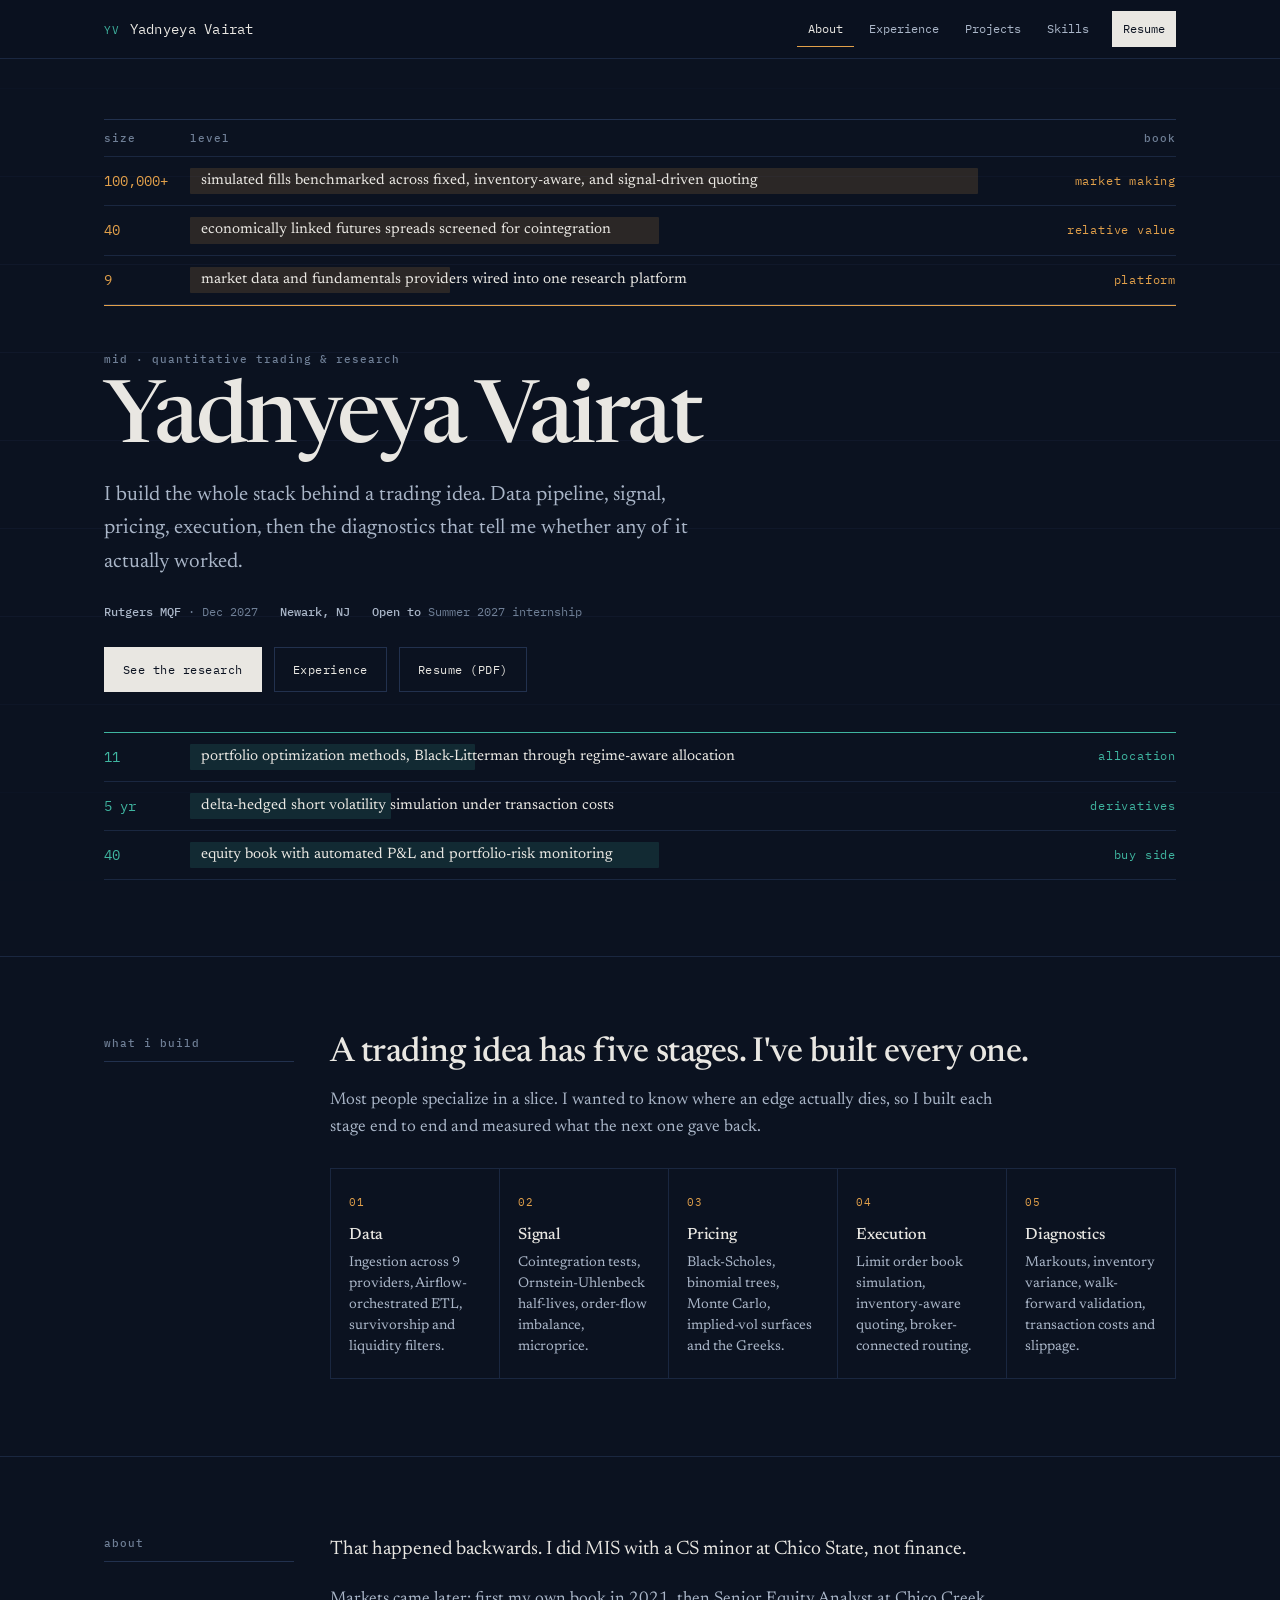
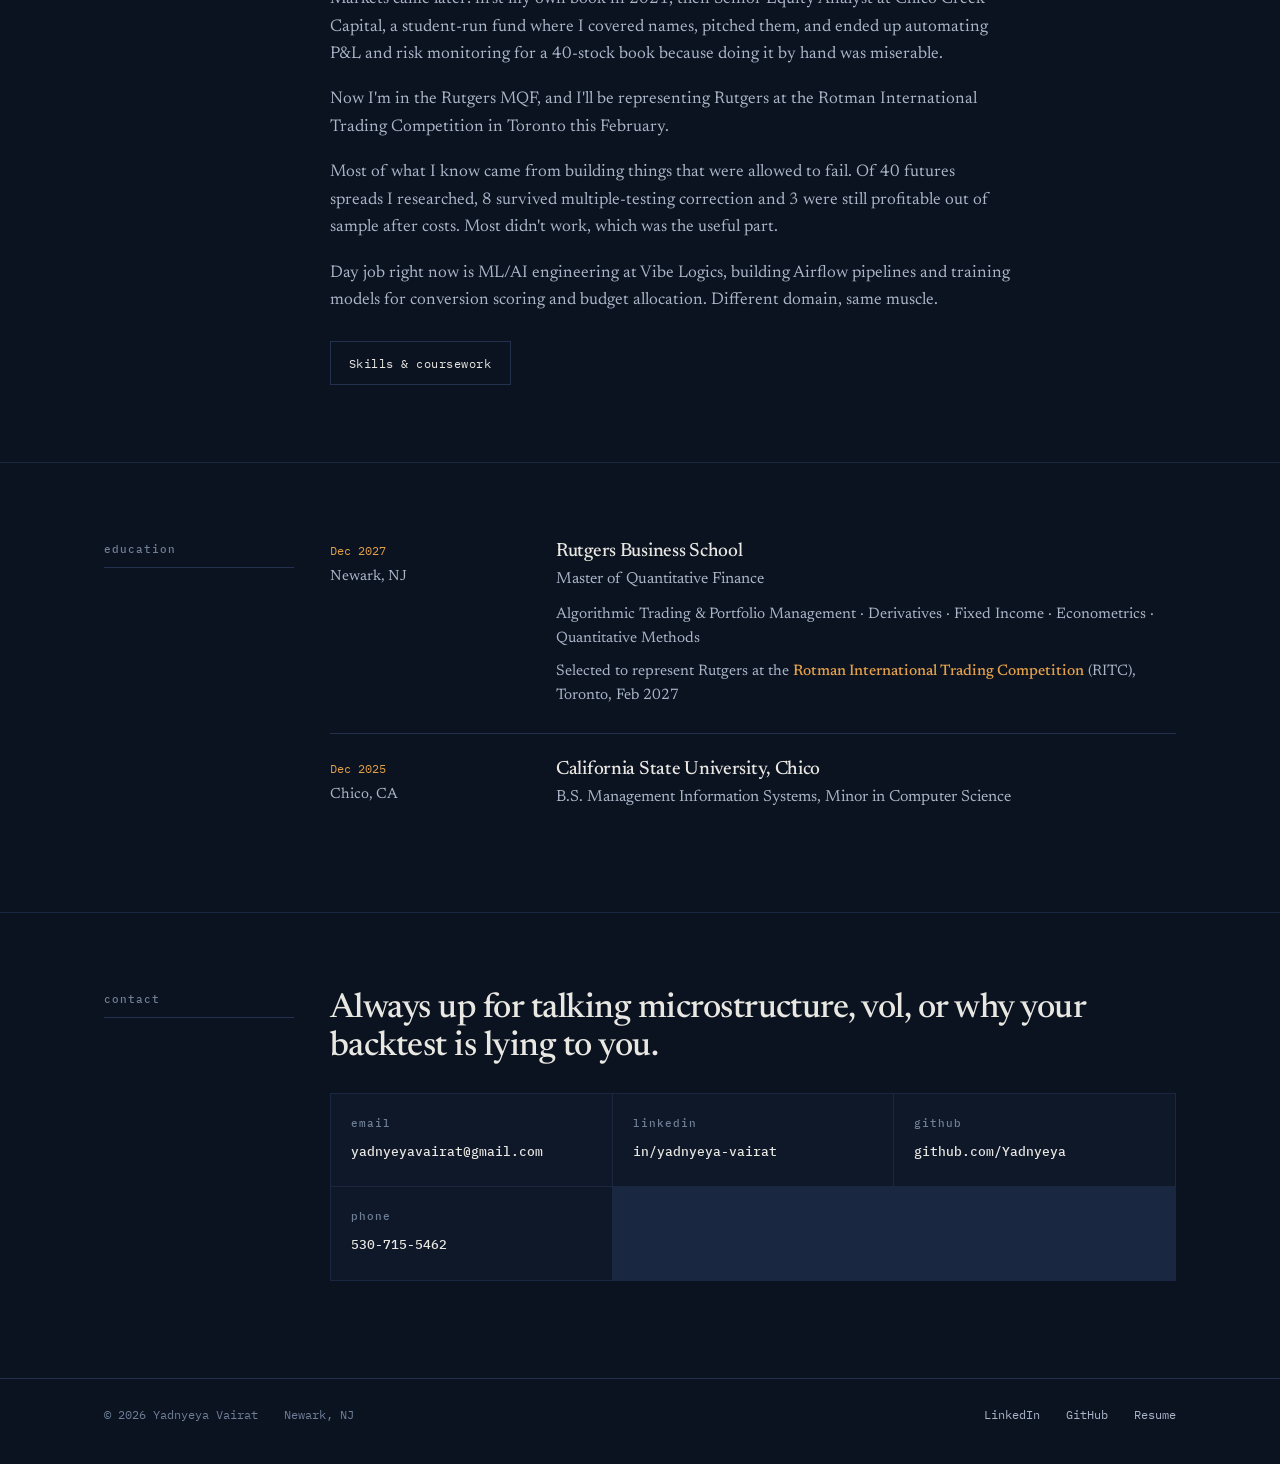
==== commit c09474c9: "Rebuild portfolio around quantitative trading profile Replace the data/business-analyst site with a " ====
--- a/index.html
+++ b/index.html
@@ -1,186 +1,201 @@
 <!DOCTYPE html>
 <html lang="en">
 <head>
-    <meta charset="UTF-8">
-    <meta name="viewport" content="width=device-width, initial-scale=1.0">
-    <meta name="description" content="Yadnyeya Vairat - Data Analyst & Business Analyst bridging finance, analytics, and technology to develop data-driven solutions.">
-    <meta name="keywords" content="Data Analyst, Business Analyst, Python, SQL, AWS, Power BI, Tableau, Data Science, Financial Analytics">
-    <meta name="author" content="Yadnyeya Vairat">
-    <title>Yadnyeya Vairat | Data & Financial Analytics Portfolio</title>
-
-    <link href="https://cdn.jsdelivr.net/npm/bootstrap@5.3.3/dist/css/bootstrap.min.css" rel="stylesheet" integrity="sha384-QWTKZyjpPEjISv5WaRU9OFeRpok6YctnYmDr5pNlyT2bRjXh0JMhjY6hW+ALEwIH" crossorigin="anonymous">
-    <link rel="preconnect" href="https://fonts.googleapis.com">
-    <link rel="preconnect" href="https://fonts.gstatic.com" crossorigin>
-    <link href="https://fonts.googleapis.com/css2?family=Poppins:wght@300;400;600;700&display=swap" rel="stylesheet">
-    <link rel="stylesheet" href="https://cdnjs.cloudflare.com/ajax/libs/font-awesome/6.5.2/css/all.min.css" integrity="sha512-SnH5WK+bZxgPHs44uWIX+LLJAJ9/2PkPKZ5QiAj6Ta86w+fsb2TkcmfRyVX3pBnMFcV7oQPJkl9QevSCWr3W6A==" crossorigin="anonymous" referrerpolicy="no-referrer" />
-    <link rel="stylesheet" href="css/style.css">
+<meta charset="UTF-8">
+<meta name="viewport" content="width=device-width, initial-scale=1.0">
+<meta name="description" content="Yadnyeya Vairat — Rutgers MQF candidate building systematic trading, options pricing, and market-making research. Market microstructure, derivatives, statistical arbitrage.">
+<meta name="keywords" content="Quantitative Trader, Quantitative Research, Market Making, Market Microstructure, Options Pricing, Statistical Arbitrage, Python, C++, Rutgers MQF">
+<meta name="author" content="Yadnyeya Vairat">
+<title>Yadnyeya Vairat — Quantitative Trading &amp; Research</title>
+<link rel="preconnect" href="https://fonts.googleapis.com">
+<link rel="preconnect" href="https://fonts.gstatic.com" crossorigin>
+<link href="https://fonts.googleapis.com/css2?family=IBM+Plex+Mono:wght@400;500&family=Newsreader:opsz,wght@6..72,400;6..72,500;6..72,600&display=swap" rel="stylesheet">
+<link rel="stylesheet" href="css/style.css">
 </head>
 <body>
-    <!-- Skip link for accessibility -->
-    <a href="#main-content" class="skip-link visually-hidden-focusable">Skip to main content</a>
-
-    <!-- Navigation -->
-    <nav class="navbar navbar-expand-lg navbar-dark bg-dark fixed-top" id="mainNav">
-        <div class="container">
-            <a class="navbar-brand" href="index.html">Yadnyeya Vairat</a>
-            <button class="navbar-toggler" type="button" data-bs-toggle="collapse" data-bs-target="#navbarResponsive" aria-controls="navbarResponsive" aria-expanded="false" aria-label="Toggle navigation">
-                <span class="navbar-toggler-icon"></span>
-            </button>
-            <div class="collapse navbar-collapse" id="navbarResponsive">
-                <ul class="navbar-nav ms-auto mb-2 mb-lg-0">
-                    <li class="nav-item"><a class="nav-link active" href="index.html">About</a></li>
-                    <li class="nav-item"><a class="nav-link" href="experience.html">Experience</a></li>
-                    <li class="nav-item"><a class="nav-link" href="projects.html">Projects</a></li>
-                    <li class="nav-item"><a class="nav-link" href="skills.html">Skills</a></li>
-                    <li class="nav-item"><a class="nav-link" href="#contact">Contact</a></li>
-                    <li class="nav-item">
-                        <a class="nav-link resume-link" href="Resume.pdf" target="_blank">
-                           <i class="fas fa-download me-1"></i> Resume
-                        </a>
-                    </li>
-                </ul>
+<a class="skip" href="#main">Skip to main content</a>
+
+<nav class="nav">
+  <div class="wrap nav__in">
+    <a class="nav__brand" href="index.html"><span class="nav__tick">YV</span> Yadnyeya Vairat</a>
+    <button class="nav__burger" type="button" aria-expanded="false" aria-controls="navlinks">menu</button>
+    <ul class="nav__links" id="navlinks">
+      <li><a href="index.html" aria-current="page">About</a></li>
+      <li><a href="experience.html">Experience</a></li>
+      <li><a href="projects.html">Projects</a></li>
+      <li><a href="skills.html">Skills</a></li>
+      <li><a class="nav__cv" href="Resume.pdf" target="_blank" rel="noopener">Resume</a></li>
+    </ul>
+  </div>
+</nav>
+
+<main id="main">
+
+  <!-- Hero: a two-sided depth ladder. Every rung is a real figure from the work. -->
+  <header class="hero">
+    <div class="wrap">
+      <div class="ladder">
+        <div class="ladder__head">
+          <span class="label">size</span>
+          <span class="label">level</span>
+          <span class="label">book</span>
+        </div>
+
+        <div class="rung rung--ask">
+          <span class="rung__qty">100,000+</span>
+          <span class="rung__bar"><i style="--w:94%"></i><span class="rung__label">simulated fills benchmarked across fixed, inventory-aware, and signal-driven quoting</span></span>
+          <span class="rung__side">market making</span>
+        </div>
+        <div class="rung rung--ask">
+          <span class="rung__qty">40</span>
+          <span class="rung__bar"><i style="--w:56%"></i><span class="rung__label">economically linked futures spreads screened for cointegration</span></span>
+          <span class="rung__side">relative value</span>
+        </div>
+        <div class="rung rung--ask">
+          <span class="rung__qty">9</span>
+          <span class="rung__bar"><i style="--w:31%"></i><span class="rung__label">market data and fundamentals providers wired into one research platform</span></span>
+          <span class="rung__side">platform</span>
+        </div>
+
+        <div class="mid">
+          <span class="label mid__tag">mid &middot; quantitative trading &amp; research</span>
+          <h1>Yadnyeya Vairat</h1>
+          <p class="mid__sub">I build the whole stack behind a trading idea. Data pipeline, signal, pricing, execution, then the diagnostics that tell me whether any of it actually worked.</p>
+          <div class="mid__meta">
+            <span><b>Rutgers MQF</b> &middot; Dec 2027</span>
+            <span><b>Newark, NJ</b></span>
+            <span><b>Open to</b> Summer 2027 internship</span>
+          </div>
+          <div class="btn-row">
+            <a class="btn btn--solid" href="projects.html">See the research</a>
+            <a class="btn" href="experience.html">Experience</a>
+            <a class="btn" href="Resume.pdf" target="_blank" rel="noopener">Resume (PDF)</a>
+          </div>
+        </div>
+
+        <div class="rung rung--bid">
+          <span class="rung__qty">11</span>
+          <span class="rung__bar"><i style="--w:34%"></i><span class="rung__label">portfolio optimization methods, Black-Litterman through regime-aware allocation</span></span>
+          <span class="rung__side">allocation</span>
+        </div>
+        <div class="rung rung--bid">
+          <span class="rung__qty">5 yr</span>
+          <span class="rung__bar"><i style="--w:24%"></i><span class="rung__label">delta-hedged short volatility simulation under transaction costs</span></span>
+          <span class="rung__side">derivatives</span>
+        </div>
+        <div class="rung rung--bid">
+          <span class="rung__qty">40</span>
+          <span class="rung__bar"><i style="--w:56%"></i><span class="rung__label">equity book with automated P&amp;L and portfolio-risk monitoring</span></span>
+          <span class="rung__side">buy side</span>
+        </div>
+      </div>
+    </div>
+  </header>
+
+  <!-- The stack: this one genuinely is a sequence, so it gets numbered. -->
+  <section class="sec" id="stack">
+    <div class="wrap">
+      <div class="ledger reveal">
+        <div class="ledger__rail"><span class="label">what i build</span></div>
+        <div>
+          <h2>A trading idea has five stages. I've built every one.</h2>
+          <p class="dim" style="margin-top:14px">Most people specialize in a slice. I wanted to know where an edge actually dies, so I built each stage end to end and measured what the next one gave back.</p>
+          <div class="stack" style="margin-top:26px">
+            <div class="stack__step"><span class="stack__n">01</span><h3>Data</h3><p>Ingestion across 9 providers, Airflow-orchestrated ETL, survivorship and liquidity filters.</p></div>
+            <div class="stack__step"><span class="stack__n">02</span><h3>Signal</h3><p>Cointegration tests, Ornstein-Uhlenbeck half-lives, order-flow imbalance, microprice.</p></div>
+            <div class="stack__step"><span class="stack__n">03</span><h3>Pricing</h3><p>Black-Scholes, binomial trees, Monte Carlo, implied-vol surfaces and the Greeks.</p></div>
+            <div class="stack__step"><span class="stack__n">04</span><h3>Execution</h3><p>Limit order book simulation, inventory-aware quoting, broker-connected routing.</p></div>
+            <div class="stack__step"><span class="stack__n">05</span><h3>Diagnostics</h3><p>Markouts, inventory variance, walk-forward validation, transaction costs and slippage.</p></div>
+          </div>
+        </div>
+      </div>
+    </div>
+  </section>
+
+  <!-- About -->
+  <section class="sec" id="about">
+    <div class="wrap">
+      <div class="ledger reveal">
+        <div class="ledger__rail"><span class="label">about</span></div>
+        <div>
+          <p class="lede">That happened backwards. I did MIS with a CS minor at Chico State, not finance.</p>
+          <p class="dim">Markets came later: first my own book in 2021, then Senior Equity Analyst at Chico Creek Capital, a student-run fund where I covered names, pitched them, and ended up automating P&amp;L and risk monitoring for a 40-stock book because doing it by hand was miserable.</p>
+          <p class="dim">Now I'm in the Rutgers MQF, and I'll be representing Rutgers at the Rotman International Trading Competition in Toronto this February.</p>
+          <p class="dim">Most of what I know came from building things that were allowed to fail. Of 40 futures spreads I researched, 8 survived multiple-testing correction and 3 were still profitable out of sample after costs. Most didn't work, which was the useful part.</p>
+          <p class="dim">Day job right now is ML/AI engineering at Vibe Logics, building Airflow pipelines and training models for conversion scoring and budget allocation. Different domain, same muscle.</p>
+          <div class="btn-row">
+            <a class="btn" href="skills.html">Skills &amp; coursework</a>
+          </div>
+        </div>
+      </div>
+    </div>
+  </section>
+
+  <!-- Education -->
+  <section class="sec" id="education">
+    <div class="wrap">
+      <div class="ledger reveal">
+        <div class="ledger__rail"><span class="label">education</span></div>
+        <div>
+          <div class="edu" style="border-top:0;padding-top:0">
+            <div><span class="role__when">Dec 2027</span><p class="role__where">Newark, NJ</p></div>
+            <div>
+              <h3>Rutgers Business School</h3>
+              <p class="edu__deg">Master of Quantitative Finance</p>
+              <p class="edu__note">Algorithmic Trading &amp; Portfolio Management &middot; Derivatives &middot; Fixed Income &middot; Econometrics &middot; Quantitative Methods</p>
+              <p class="edu__note" style="margin-top:8px">Selected to represent Rutgers at the <b>Rotman International Trading Competition</b> (RITC), Toronto, Feb 2027</p>
             </div>
-        </div>
-    </nav>
-
-    <!-- Hero Section -->
-    <header id="home" class="hero-section d-flex align-items-center text-white">
-        <div class="container">
+          </div>
+          <div class="edu">
+            <div><span class="role__when">Dec 2025</span><p class="role__where">Chico, CA</p></div>
             <div>
-                <div class="row align-items-center gy-4">
-                    <div class="col-lg-4 text-center text-lg-end">
-                        <img src="images/Resume.JPG"
-                             alt="Professional headshot of Yadnyeya Vairat, Data and Business Analyst"
-                             class="img-fluid profile-picture shadow"
-                             loading="eager">
-                    </div>
-                    <div class="col-lg-8 text-center text-lg-start">
-                        <h1 class="display-3 fw-bold mb-3">Yadnyeya Vairat</h1>
-                        <p class="hero-description mb-4">
-                            Bridging finance, analytics, and technology to develop data-driven solutions for investment and business decision-making. Experienced in data analysis, financial modeling, and quantitative research using Python, Power BI, SQL, and cloud platforms. Passionate about leveraging data science and financial theory to uncover insights and drive strategic value.
-                        </p>
-                        <div class="hero-buttons mb-4">
-                            <a href="projects.html" class="btn btn-primary btn-lg me-3">
-                                <i class="fas fa-rocket me-2"></i>Projects
-                            </a>
-                            <a href="experience.html" class="btn btn-outline-light btn-lg">
-                                <i class="fas fa-briefcase me-2"></i>Experience
-                            </a>
-                        </div>
-                        <p class="contact-info mb-0">
-                            <a href="tel:530-715-5462" class="text-white me-3"><i class="fas fa-phone"></i> 530-715-5462</a> |
-                            <a href="https://mail.google.com/mail/?view=cm&fs=1&to=yadnyeyavairat@gmail.com" target="_blank" rel="noopener noreferrer" class="text-white mx-3"><i class="fas fa-envelope"></i> yadnyeyavairat@gmail.com</a> |
-                            <span class="mx-3"><i class="fas fa-map-marker-alt"></i> Bay Area, CA</span>
-                        </p>
-                    </div>
-                </div>
+              <h3>California State University, Chico</h3>
+              <p class="edu__deg">B.S. Management Information Systems, Minor in Computer Science</p>
             </div>
-        </div>
-    </header>
-
-    <main id="main-content">
-        <!-- About Section -->
-        <section id="about" class="py-5">
-            <div class="container fade-in">
-                <div class="row justify-content-center">
-                    <div class="col-lg-10">
-                        <h2 class="section-title text-center mb-5">
-                            <i class="fas fa-user me-2"></i>About Me
-                        </h2>
-                        <div class="card shadow-sm">
-                            <div class="card-body p-5">
-                                <h4 class="text-primary mb-3">Finance Meets Technology</h4>
-                                <p>
-                                    I specialize in bridging the gap between financial markets and cutting-edge technology, 
-                                    creating data-driven solutions that transform raw data into strategic insights.
-                                </p>
-                                <p>
-                                    Currently pursuing my B.S. in Management Information Systems with a Computer Science minor 
-                                    at California State University, Chico, I combine academic rigor with practical experience 
-                                    in equity research, IT systems analysis, and cloud operations.
-                                </p>
-                                <p>
-                                    My expertise spans quantitative modeling, portfolio optimization, and financial data analysis 
-                                    using advanced tools like Python, Power BI, SQL, and cloud platforms. I'm passionate about 
-                                    leveraging machine learning and financial theory to uncover market insights and drive 
-                                    strategic value for investment decisions.
-                                </p>
-                                <div class="text-center mt-4">
-                                    <a href="skills.html" class="btn btn-outline-primary">
-                                        <i class="fas fa-cogs me-2"></i>View Skills
-                                    </a>
-                                </div>
-                            </div>
-                        </div>
-                    </div>
-                </div>
-            </div>
-        </section>
-
-        <!-- Contact Section -->
-        <section id="contact" class="py-5 bg-light">
-            <div class="container fade-in">
-                <h2 class="section-title text-center mb-5">
-                    <i class="fas fa-envelope me-2"></i>Let's Connect
-                </h2>
-                <div class="row justify-content-center">
-                    <div class="col-lg-8 text-center">
-                        <p class="lead mb-4">
-                            Interested in discussing data analytics, financial technology, or potential collaborations? 
-                            I'd love to hear from you!
-                        </p>
-                        <div class="row g-4 mb-4">
-                            <div class="col-md-4">
-                                <div class="contact-card h-100 p-4 bg-white rounded shadow-sm">
-                                    <i class="fas fa-envelope fa-2x text-primary mb-3"></i>
-                                    <h5>Email</h5>
-                                    <a href="https://mail.google.com/mail/?view=cm&fs=1&to=yadnyeyavairat@gmail.com" target="_blank" rel="noopener noreferrer" class="text-decoration-none">
-                                        yadnyeyavairat@gmail.com
-                                    </a>
-                                </div>
-                            </div>
-                            <div class="col-md-4">
-                                <div class="contact-card h-100 p-4 bg-white rounded shadow-sm">
-                                    <i class="fab fa-linkedin fa-2x text-info mb-3"></i>
-                                    <h5>LinkedIn</h5>
-                                    <a href="https://www.linkedin.com/in/yadnyeya-vairat/" target="_blank" rel="noopener noreferrer" class="text-decoration-none">
-                                        Connect with me
-                                    </a>
-                                </div>
-                            </div>
-                            <div class="col-md-4">
-                                <div class="contact-card h-100 p-4 bg-white rounded shadow-sm">
-                                    <i class="fas fa-phone fa-2x text-success mb-3"></i>
-                                    <h5>Phone</h5>
-                                    <a href="tel:530-715-5462" class="text-decoration-none">
-                                        530-715-5462
-                                    </a>
-                                </div>
-                            </div>
-                        </div>
-                        <p class="text-muted">
-                            <i class="fas fa-map-marker-alt me-2"></i> 
-                            Based in Bay Area, CA • Open to relocation across the US
-                        </p>
-                    </div>
-                </div>
-            </div>
-        </section>
-    </main>
-
-    <!-- Footer -->
-    <footer class="bg-dark text-white text-center py-4 mt-auto">
-        <div class="container">
-            <p class="mb-2">&copy; 2025 Yadnyeya Vairat. All Rights Reserved.</p>
-             <p class="mb-0 small">
-                 <a href="https://www.linkedin.com/in/yadnyeya-vairat/" target="_blank" rel="noopener noreferrer" class="text-white-50 text-decoration-none me-2" aria-label="Visit Yadnyeya's LinkedIn profile">LinkedIn</a> |
-                 <a href="https://github.com/Yadnyeya" target="_blank" rel="noopener noreferrer" class="text-white-50 text-decoration-none ms-2" aria-label="Visit Yadnyeya's GitHub profile">GitHub</a>
-             </p>
-        </div>
-    </footer>
-
-    <!-- Bootstrap JS -->
-    <script src="https://cdn.jsdelivr.net/npm/bootstrap@5.3.3/dist/js/bootstrap.bundle.min.js" integrity="sha384-YvpcrYf0tY3lHB60NNkmXc5s9fDVZLESaAA55NDzOxhy9GkcIdslK1eN7N6jIeHz" crossorigin="anonymous"></script>
-    <script src="js/script.js"></script>
+          </div>
+        </div>
+      </div>
+    </div>
+  </section>
+
+  <!-- Contact -->
+  <section class="sec" id="contact">
+    <div class="wrap">
+      <div class="ledger reveal">
+        <div class="ledger__rail"><span class="label">contact</span></div>
+        <div>
+          <h2>Always up for talking microstructure, vol, or why your backtest is lying to you.</h2>
+          <div class="contact" style="margin-top:26px">
+            <a href="https://mail.google.com/mail/?view=cm&amp;fs=1&amp;to=yadnyeyavairat@gmail.com" target="_blank" rel="noopener">
+              <span class="label">email</span><strong>yadnyeyavairat@gmail.com</strong>
+            </a>
+            <a href="https://www.linkedin.com/in/yadnyeya-vairat/" target="_blank" rel="noopener">
+              <span class="label">linkedin</span><strong>in/yadnyeya-vairat</strong>
+            </a>
+            <a href="https://github.com/Yadnyeya" target="_blank" rel="noopener">
+              <span class="label">github</span><strong>github.com/Yadnyeya</strong>
+            </a>
+            <a href="tel:530-715-5462">
+              <span class="label">phone</span><strong>530-715-5462</strong>
+            </a>
+          </div>
+        </div>
+      </div>
+    </div>
+  </section>
+
+</main>
+
+<footer class="foot">
+  <div class="wrap foot__in">
+    <span>&copy; 2026 Yadnyeya Vairat</span>
+    <span>Newark, NJ</span>
+    <span class="sp"><a href="https://www.linkedin.com/in/yadnyeya-vairat/" target="_blank" rel="noopener">LinkedIn</a></span>
+    <span><a href="https://github.com/Yadnyeya" target="_blank" rel="noopener">GitHub</a></span>
+    <span><a href="Resume.pdf" target="_blank" rel="noopener">Resume</a></span>
+  </div>
+</footer>
+
+<script src="js/script.js"></script>
 </body>
-</html>+</html>
--- a/css/style.css
+++ b/css/style.css
@@ -1,874 +1,322 @@
-/* General Body & Font Styling */
-body {
-    font-family: 'Poppins', sans-serif;
-    background-color: #f8f9fa; /* Light grey background for main content */
-    line-height: 1.6;
-}
-
-/* Skip link styling */
-.skip-link {
-    position: absolute;
-    top: -40px;
-    left: 6px;
-    background: #000;
-    color: white;
-    padding: 8px;
-    text-decoration: none;
-    z-index: 9999;
-    border-radius: 0 0 8px 8px;
-}
-
-.skip-link:focus {
-    top: 0;
-}
-
-/* Hero Section Styling */
-.hero-section {
-    background: linear-gradient(to right, #2c3e50, #4ca1af);
-    padding: 10rem 0;
-    min-height: 100vh; /* FIX: Ensures the hero section fills the screen height */
-}
-
-.profile-picture {
-    border-radius: 15px;
-    border: 5px solid rgba(255, 255, 255, 0.3);
-}
-
-.hero-description {
-    font-size: 1.1rem;
-    font-weight: 300;
-}
-
-.contact-info a, .contact-info span {
-    font-size: 0.9rem;
-    text-decoration: none;
-}
-.contact-info a:hover {
-    text-decoration: underline;
-}
-
-/* Section Title Styling */
-.section-title {
-    font-weight: 700;
-    position: relative;
-    padding-bottom: 15px;
-}
-
-.section-title::after {
-    content: '';
-    position: absolute;
-    display: block;
-    width: 60px;
-    height: 3px;
-    background: #4ca1af;
-    bottom: 0;
-    left: calc(50% - 30px);
-}
-
-/* Skills Section */
-.skill-category h6 {
-    font-weight: 600;
-    margin-bottom: 1rem;
-}
-.skill-category .badge {
-    font-size: 0.85rem;
-    font-weight: 400;
-    padding: 0.5em 0.9em;
-    transition: all 0.3s ease;
-    cursor: default;
-}
-.skill-category .badge:hover {
-    transform: translateY(-2px);
-    box-shadow: 0 4px 8px rgba(0,0,0,0.15);
-    background-color: #4ca1af !important;
-    color: white !important;
-}
-.skill-subcategory-title {
-    font-weight: 600;
-    font-size: 0.9rem;
-    color: #6c757d;
-}
-
-/* Experience & Project Card Styling */
-.experience-card, .project-card, .accomplishment-card, .course-card {
-    transition: transform 0.3s ease, box-shadow 0.3s ease;
-    border: none;
-}
-
-.experience-card:hover, .project-card:hover, .accomplishment-card:hover, .course-card:hover {
-    transform: translateY(-5px);
-    box-shadow: 0 8px 25px rgba(0,0,0,0.1) !important;
-}
-
-.tools-used {
-    font-style: italic;
-}
-
-/* Resume Link */
-.resume-link {
-    background-color: #4ca1af;
-    color: white !important;
-    border-radius: 50px;
-    padding: 8px 15px !important;
-    transition: background-color 0.3s ease;
-}
-
-.resume-link:hover {
-    background-color: #428e99;
-}
-
-/* Fade-in Animation */
-.fade-in {
-    opacity: 0;
-    transform: translateY(30px);
-    transition: opacity 0.8s ease-out, transform 0.8s ease-out;
-}
-
-.fade-in.visible {
-    opacity: 1;
-    transform: translateY(0);
-}
-
-/* Initial page load animation */
-.fade-in.initial {
-    animation: fadeInAnimation 1s ease-in-out forwards;
-}
-
-@keyframes fadeInAnimation {
-    from {
-        opacity: 0;
-        transform: translateY(20px);
-    }
-    to {
-        opacity: 1;
-        transform: translateY(0);
-    }
-}
-
-/* Progress indicator */
-.progress-indicator {
-    position: fixed;
-    top: 0;
-    left: 0;
-    width: 0%;
-    height: 3px;
-    background: linear-gradient(to right, #4ca1af, #2c3e50);
-    z-index: 9999;
-    transition: width 0.3s ease;
-}
-
-/* Enhanced button styles */
-/* Button Styles */
-.btn-primary, .btn-outline-light {
-    background: transparent !important;
-    border: 1px solid rgba(255, 255, 255, 0.5) !important;
-    color: white !important;
-    border-radius: 25px;
-    padding: 12px 30px;
-    font-weight: 600;
-    text-transform: uppercase;
-    letter-spacing: 1px;
-    transition: all 0.3s ease;
-}
-
-.btn-primary:hover, .btn-outline-light:hover {
-    background: linear-gradient(135deg, #4ca1af 0%, #2c3e50 100%) !important;
-    border: 1px solid transparent !important;
-    color: white !important;
-    transform: translateY(-2px);
-    box-shadow: 0 10px 25px rgba(76, 161, 175, 0.4);
-}
-
-/* Ensure main content doesn't overlap header */
-main {
-    position: relative;
-    z-index: 2;
-    background-color: #fff; /* Give main a solid background */
-}
-
-/* Specific background for sections that need it */
-#experience, #contact, #accomplishments {
-    background-color: #f8f9fa;
-}
-
-/* Mobile Responsiveness */
-@media (max-width: 768px) {
-    .hero-section {
-        padding: 8rem 0 6rem;
-        min-height: 90vh;
-    }
-    
-    .hero-description {
-        font-size: 1rem;
-    }
-    
-    .contact-info {
-        font-size: 0.85rem;
-        line-height: 1.8;
-    }
-    
-    .contact-info a, .contact-info span {
-        display: block;
-        margin: 0.5rem 0;
-    }
-    
-    .skill-category .badge {
-        font-size: 0.8rem;
-        margin-bottom: 0.5rem;
-    }
-    
-    .navbar-brand {
-        font-size: 1.1rem;
-    }
-    
-    .section-title {
-        font-size: 1.8rem;
-    }
-}
-
-@media (max-width: 576px) {
-    .hero-section {
-        padding: 7rem 0 5rem;
-    }
-    
-    .display-3 {
-        font-size: 2rem;
-    }
-    
-    .profile-picture {
-        max-width: 200px;
-        margin: 0 auto 2rem;
-    }
-    
-    .card-body {
-        padding: 1rem;
-    }
-}
-
-/* ===== MULTI-PAGE SPECIFIC STYLES ===== */
-
-/* Page Headers */
-.page-header {
-    padding-top: 120px;
-    background: linear-gradient(135deg, #2c3e50, #4ca1af);
-    min-height: 40vh;
-    display: flex;
-    align-items: center;
-}
-
-.bg-gradient-primary {
-    background: linear-gradient(135deg, #4ca1af, #2c3e50) !important;
-}
-
-/* Navigation Active State */
-.navbar-nav .nav-link.active {
-    color: #4ca1af !important;
-    font-weight: 600;
-}
-
-/* Skills Page Enhancements */
-.skill-category-card .card {
-    border-top: 4px solid #4ca1af;
-    transition: all 0.3s ease;
-}
-
-.skill-category-card .card:hover {
-    border-top-color: #2c3e50;
-    transform: translateY(-3px);
-}
-
-.skill-badge {
-    transition: all 0.2s ease;
-    cursor: pointer;
-}
-
-.skill-badge:hover {
-    transform: scale(1.05);
-}
-
-.skills-grid {
-    line-height: 2.5;
-}
-
-/* Experience Page Enhancements */
-.achievement-box {
-    border-left: 4px solid #4ca1af;
-}
-
-.experience-card.border-primary {
-    border-left: 5px solid #007bff !important;
-}
-
-.experience-card.border-success {
-    border-left: 5px solid #28a745 !important;
-}
-
-/* Projects Page Enhancements */
-.project-icon {
-    flex-shrink: 0;
-}
-
-.project-card.border-primary {
-    border-left: 5px solid #007bff !important;
-}
-
-.project-card.border-success {
-    border-left: 5px solid #28a745 !important;
-}
-
-.project-card.border-info {
-    border-left: 5px solid #17a2b8 !important;
-}
-
-/* Education & Certifications */
-.education-icon {
-    background: linear-gradient(135deg, #007bff, #0056b3);
-    border-radius: 50%;
-    width: 80px;
-    height: 80px;
-    display: flex;
-    align-items: center;
-    justify-content: center;
-    margin: 0 auto;
-}
-
-.cert-item {
-    transition: all 0.3s ease;
-    border-left: 3px solid transparent;
-}
-
-.cert-item:hover {
-    border-left-color: #4ca1af;
-    background-color: #e9ecef !important;
-}
-
-/* Competency Cards */
-.competency-card {
-    transition: all 0.3s ease;
-    height: 100%;
-    display: flex;
-    flex-direction: column;
-    justify-content: center;
-}
-
-.competency-card:hover {
-    transform: translateY(-5px) scale(1.02);
-    box-shadow: 0 10px 30px rgba(0,0,0,0.2);
-}
-
-/* Contact Page Enhancements */
-.contact-card {
-    transition: all 0.3s ease;
-}
-
-.contact-card:hover {
-    transform: translateY(-3px);
-    box-shadow: 0 8px 25px rgba(0,0,0,0.1);
-}
-
-/* Hero Buttons */
-.hero-buttons .btn {
-    padding: 12px 30px;
-    font-weight: 600;
-    border-radius: 50px;
-    transition: all 0.3s ease;
-}
-
-.hero-buttons .btn:hover {
-    transform: translateY(-2px);
-}
-
-/* About Section Cards */
-#about .card {
-    border: none;
-    border-top: 4px solid #4ca1af;
-}
-
-/* Responsive Improvements */
-@media (max-width: 768px) {
-    .page-header {
-        padding-top: 100px;
-        min-height: 30vh;
-        text-align: center;
-    }
-    
-    .page-header .col-lg-4 {
-        display: none;
-    }
-    
-    .hero-buttons .btn {
-        display: block;
-        width: 100%;
-        margin-bottom: 1rem;
-    }
-    
-    .competency-card {
-        margin-bottom: 2rem;
-    }
-    
-    .project-icon {
-        width: 40px;
-        height: 40px;
-    }
-}
-
-/* ===== PROJECT GALLERY STYLES ===== */
-
-/* Image Gallery Container */
-.project-gallery {
-    margin: 2rem 0;
-}
-
-.gallery-container {
-    position: relative;
-    background: #f8f9fa;
-    border-radius: 15px;
-    padding: 20px;
-    box-shadow: 0 4px 15px rgba(0,0,0,0.1);
-}
-
-.gallery-title {
-    text-align: center;
-    margin-bottom: 1.5rem;
-    color: #2c3e50;
-    font-weight: 600;
-}
-
-/* Carousel Styles */
-.project-carousel {
-    border-radius: 10px;
-    overflow: hidden;
-    background: white;
-}
-
-.carousel-item img {
-    height: 400px;
-    object-fit: contain;
-    background: white;
-    cursor: pointer;
-    transition: transform 0.3s ease;
-}
-
-.carousel-item img:hover {
-    transform: scale(1.02);
-}
-
-/* Custom Carousel Controls */
-.carousel-control-prev,
-.carousel-control-next {
-    width: 50px;
-    height: 50px;
-    top: 50%;
-    transform: translateY(-50%);
-    background: rgba(76, 161, 175, 0.8);
-    border-radius: 50%;
-    border: none;
-    opacity: 0.8;
-    transition: all 0.3s ease;
-}
-
-.carousel-control-prev {
-    left: 15px;
-}
-
-.carousel-control-next {
-    right: 15px;
-}
-
-.carousel-control-prev:hover,
-.carousel-control-next:hover {
-    opacity: 1;
-    background: rgba(76, 161, 175, 1);
-    transform: translateY(-50%) scale(1.1);
-}
-
-.carousel-control-prev-icon,
-.carousel-control-next-icon {
-    width: 20px;
-    height: 20px;
-}
-
-/* Carousel Indicators */
-.carousel-indicators {
-    margin-bottom: 10px;
-}
-
-.carousel-indicators [data-bs-target] {
-    width: 12px;
-    height: 12px;
-    border-radius: 50%;
-    margin: 0 4px;
-    background-color: rgba(76, 161, 175, 0.5);
-    border: none;
-    transition: all 0.3s ease;
-}
-
-.carousel-indicators .active {
-    background-color: #4ca1af;
-    transform: scale(1.2);
-}
-
-/* Image Caption */
-.image-caption {
-    position: absolute;
-    bottom: 0;
-    left: 0;
-    right: 0;
-    background: linear-gradient(transparent, rgba(0,0,0,0.7));
-    color: white;
-    padding: 30px 20px 15px;
-    font-size: 0.9rem;
-    text-align: center;
-}
-
-/* Modal Styles for Enlarged Images */
-.image-modal {
-    background: rgba(0,0,0,0.9);
-}
-
-.image-modal .modal-dialog {
-    max-width: 90vw;
-    margin: 2rem auto;
-}
-
-.image-modal .modal-content {
-    background: transparent;
-    border: none;
-}
-
-.image-modal .modal-body {
-    padding: 0;
-    text-align: center;
-}
-
-.image-modal img {
-    max-width: 100%;
-    max-height: 80vh;
-    object-fit: contain;
-    border-radius: 8px;
-    box-shadow: 0 10px 30px rgba(0,0,0,0.5);
-}
-
-.modal-close {
-    position: absolute;
-    top: 15px;
-    right: 25px;
-    color: white;
-    font-size: 2rem;
-    cursor: pointer;
-    z-index: 1060;
-    width: 40px;
-    height: 40px;
-    display: flex;
-    align-items: center;
-    justify-content: center;
-    background: rgba(0,0,0,0.5);
-    border-radius: 50%;
-    transition: all 0.3s ease;
-}
-
-.modal-close:hover {
-    background: rgba(255,255,255,0.2);
-    transform: scale(1.1);
-}
-
-/* Gallery Navigation */
-.gallery-nav {
-    display: flex;
-    justify-content: center;
-    align-items: center;
-    margin-top: 15px;
-    gap: 10px;
-}
-
-.gallery-counter {
-    background: rgba(76, 161, 175, 0.1);
-    padding: 8px 15px;
-    border-radius: 20px;
-    color: #4ca1af;
-    font-weight: 600;
-    font-size: 0.9rem;
-}
-
-/* Thumbnail Gallery */
-.thumbnail-gallery {
-    display: flex;
-    gap: 10px;
-    margin-top: 15px;
-    justify-content: center;
-    flex-wrap: wrap;
-}
-
-.thumbnail {
-    width: 80px;
-    height: 60px;
-    object-fit: cover;
-    border-radius: 8px;
-    cursor: pointer;
-    opacity: 0.7;
-    transition: all 0.3s ease;
-    border: 2px solid transparent;
-}
-
-.thumbnail:hover,
-.thumbnail.active {
-    opacity: 1;
-    transform: scale(1.05);
-    border-color: #4ca1af;
-}
-
-/* Loading Spinner */
-.gallery-loading {
-    text-align: center;
-    padding: 2rem;
-    color: #6c757d;
-}
-
-.spinner {
-    display: inline-block;
-    width: 30px;
-    height: 30px;
-    border: 3px solid #f3f3f3;
-    border-top: 3px solid #4ca1af;
-    border-radius: 50%;
-    animation: spin 1s linear infinite;
-}
-
-@keyframes spin {
-    0% { transform: rotate(0deg); }
-    100% { transform: rotate(360deg); }
-}
-
-/* Responsive Gallery */
-@media (max-width: 768px) {
-    .carousel-item img {
-        height: 300px;
-    }
-    
-    .carousel-control-prev,
-    .carousel-control-next {
-        width: 40px;
-        height: 40px;
-    }
-    
-    .thumbnail {
-        width: 60px;
-        height: 45px;
-    }
-    
-    .image-modal .modal-dialog {
-        margin: 1rem;
-    }
-    
-    .gallery-container {
-        padding: 15px;
-    }
-}
-
-@media (max-width: 576px) {
-    .carousel-item img {
-        height: 250px;
-    }
-    
-    .thumbnail-gallery {
-        gap: 5px;
-    }
-    
-    .thumbnail {
-        width: 50px;
-        height: 38px;
-    }
-}
-
-/* Analytics Showcase Styles */
-
-.analytics-showcase {
-    background: linear-gradient(135deg, #667eea 0%, #764ba2 100%);
-    color: white;
-    border-radius: 15px;
-    margin: 20px;
-    box-shadow: 0 8px 25px rgba(0,0,0,0.2);
-}
-
-.analytics-features {
-    background: rgba(255, 255, 255, 0.1);
-    border-radius: 10px;
-    padding: 20px;
-    margin-top: 20px;
-    backdrop-filter: blur(10px);
-}
-
-.analytics-features ul li {
-    padding: 5px 0;
-    font-size: 0.9rem;
-}
-
-.analytics-features .fas.fa-check {
-    width: 16px;
-}
-
-.analytics-showcase .btn-primary {
-    background: rgba(255, 255, 255, 0.2);
-    border: 2px solid rgba(255, 255, 255, 0.3);
-    color: white;
-    font-weight: 600;
-    transition: all 0.3s ease;
-}
-
-.analytics-showcase .btn-primary:hover {
-    background: rgba(255, 255, 255, 0.3);
-    border-color: rgba(255, 255, 255, 0.5);
-    transform: translateY(-2px);
-    box-shadow: 0 8px 20px rgba(0,0,0,0.2);
-}
-
-/* Dashboard Modal Styles */
-.dashboard-container {
-    position: relative;
-    min-height: 80vh;
-}
-
-#dashboard-loading {
-    background: linear-gradient(135deg, #f5f7fa 0%, #c3cfe2 100%);
-}
-
-#dashboard-iframe {
-    transition: opacity 0.5s ease-in-out;
-}
-
-.feature-card {
-    transition: transform 0.2s ease;
-    border: 1px solid #e9ecef;
-}
-
-.feature-card:hover {
-    transform: translateY(-2px);
-    box-shadow: 0 4px 8px rgba(0,0,0,0.1);
-}
-
-#dashboardModal .modal-header {
-    border-bottom: 2px solid #495057;
-}
-
-#dashboardModal .btn-close {
-    transition: all 0.3s ease;
-    box-shadow: 0 2px 8px rgba(0,0,0,0.3);
-}
-
-#dashboardModal .btn-close:hover {
-    background: rgba(0,0,0,0.8) !important;
-    transform: scale(1.1);
-    box-shadow: 0 4px 12px rgba(0,0,0,0.4);
-}
-
-#dashboardModal .btn-close:hover .fa-times {
-    color: #ff6666 !important;
-}
-
-#dashboardModal .modal-content {
-    height: 100vh !important;
-    margin: 0 !important;
-    border-radius: 0 !important;
-    border: none !important;
-}
-
-#dashboardModal .modal-body {
-    height: 100vh !important;
-    overflow: hidden !important;
-    padding: 0 !important;
-}
-
-#realEstateDashboard {
-    width: 100% !important;
-    height: 100vh !important;
-    position: relative !important;
-}
-
-#viz1761202959760 {
-    width: 100% !important;
-    height: 100% !important;
-    position: absolute !important;
-    top: 0 !important;
-    left: 0 !important;
-}
-
-.tableauViz {
-    width: 100% !important;
-    height: 100% !important;
-}
-
-@keyframes pulse {
-    0% { opacity: 1; }
-    50% { opacity: 0.7; }
-    100% { opacity: 1; }
-}
-
-/* Dashboard Mockup Styles */
-.dashboard-showcase {
-    max-width: 1200px;
-    margin: 0 auto;
-}
-
-.dashboard-mockup {
-    box-shadow: 0 10px 30px rgba(0,0,0,0.1);
-    border-radius: 10px;
-    overflow: hidden;
-}
-
-.mockup-header {
-    background: linear-gradient(135deg, #667eea 0%, #764ba2 100%) !important;
-}
-
-.metric-card {
-    transition: all 0.2s ease;
-    border: 1px solid #e9ecef;
-}
-
-.metric-card:hover {
-    transform: translateY(-2px);
-    box-shadow: 0 4px 12px rgba(0,0,0,0.1);
-}
-
-.map-placeholder {
-    border-radius: 8px;
-    position: relative;
-    overflow: hidden;
-}
-
-.map-placeholder::before {
-    content: '';
-    position: absolute;
-    top: 0;
-    left: 0;
-    right: 0;
-    bottom: 0;
-    background: url('data:image/svg+xml,<svg xmlns="http://www.w3.org/2000/svg" viewBox="0 0 100 100"><circle cx="20" cy="30" r="2" fill="white" opacity="0.3"/><circle cx="60" cy="20" r="2" fill="white" opacity="0.4"/><circle cx="80" cy="50" r="2" fill="white" opacity="0.5"/><circle cx="40" cy="70" r="2" fill="white" opacity="0.3"/><circle cx="70" cy="80" r="2" fill="white" opacity="0.4"/></svg>') no-repeat center;
-    background-size: cover;
-}
-
-.chart-placeholder .progress-bar {
-    transition: width 0.6s ease;
-}
-
-.dashboard-showcase .feature-card {
-    border: 1px solid #e3e6f0;
-    transition: all 0.3s ease;
-}
-
-.dashboard-showcase .feature-card:hover {
-    transform: translateY(-5px);
-    box-shadow: 0 8px 25px rgba(0,0,0,0.15);
-    border-color: #d1d3e2;
-}
-
-/* Error handling styles */
-.image-placeholder {
-    display: flex;
-    align-items: center;
-    justify-content: center;
-    height: 200px;
-    background-color: #f8f9fa;
-    border: 1px dashed #dee2e6;
-    border-radius: 0.5rem;
-    color: #6c757d;
-}
+/* ============================================================
+   Yadnyeya Vairat — quantitative trading portfolio
+   Concept: a research note set on a trading system.
+   Newsreader (prose) against IBM Plex Mono (labels + numerals).
+   Two-sided semantic accent: bid = teal, ask = amber.
+   ============================================================ */
+
+:root{
+  --ink:        #0b1220;
+  --ink-1:      #0f1829;
+  --ink-2:      #142036;
+  --rule:       #22314e;
+  --rule-soft:  #1a2740;
+  --paper:      #e9e7e2;
+  --paper-dim:  #aab6c8;
+  --muted:      #6f7f96;
+  --bid:        #3fb5a0;
+  --ask:        #e2a04a;
+  --link:       #7fd3c4;
+
+  --gutter: 24px;
+  --maxw: 1120px;
+  --rail: 190px;
+
+  --mono: "IBM Plex Mono", ui-monospace, SFMono-Regular, Menlo, monospace;
+  --serif: "Newsreader", Georgia, "Times New Roman", serif;
+}
+
+*,*::before,*::after{ box-sizing:border-box; }
+
+html{ -webkit-text-size-adjust:100%; scroll-behavior:smooth; }
+
+body{
+  margin:0;
+  background:var(--ink);
+  color:var(--paper);
+  font-family:var(--serif);
+  font-size:1.0625rem;
+  line-height:1.62;
+  font-optical-sizing:auto;
+  -webkit-font-smoothing:antialiased;
+}
+
+/* faint grid, like ruled paper under the type */
+body::before{
+  content:"";
+  position:fixed; inset:0; z-index:0; pointer-events:none;
+  background-image:linear-gradient(var(--rule-soft) 1px, transparent 1px);
+  background-size:100% 88px;
+  opacity:.35;
+  mask-image:linear-gradient(to bottom, transparent, #000 220px, #000 70%, transparent);
+}
+
+img{ max-width:100%; height:auto; display:block; }
+a{ color:var(--link); text-decoration:none; text-underline-offset:3px; }
+a:hover{ text-decoration:underline; }
+
+:focus-visible{ outline:2px solid var(--ask); outline-offset:3px; }
+
+.wrap{ width:100%; max-width:var(--maxw); margin:0 auto; padding:0 var(--gutter); position:relative; z-index:1; }
+
+.skip{ position:absolute; left:-9999px; }
+.skip:focus{ left:8px; top:8px; z-index:99; background:var(--ask); color:var(--ink); padding:8px 14px; font-family:var(--mono); }
+
+/* ---------- type ---------- */
+h1,h2,h3,h4{ font-family:var(--serif); font-weight:500; margin:0; letter-spacing:-.015em; }
+h2{ font-size:clamp(1.55rem,3vw,2.15rem); line-height:1.12; }
+h3{ font-size:1.22rem; line-height:1.25; }
+p{ margin:0 0 1.05em; max-width:68ch; }
+p:last-child{ margin-bottom:0; }
+
+.lede{ font-size:1.22rem; color:var(--paper); }
+.dim{ color:var(--paper-dim); }
+
+.label{
+  font-family:var(--mono); font-size:.7rem; letter-spacing:.09em;
+  color:var(--muted); font-weight:500;
+}
+.num{ font-family:var(--mono); font-variant-numeric:tabular-nums; font-weight:500; }
+
+/* ---------- nav ---------- */
+.nav{
+  position:sticky; top:0; z-index:40;
+  background:color-mix(in srgb, var(--ink) 86%, transparent);
+  backdrop-filter:blur(10px);
+  border-bottom:1px solid var(--rule-soft);
+}
+.nav__in{ display:flex; align-items:center; gap:20px; height:58px; }
+.nav__brand{
+  font-family:var(--mono); font-size:.86rem; letter-spacing:.02em;
+  color:var(--paper); display:flex; align-items:baseline; gap:9px; white-space:nowrap;
+}
+.nav__brand:hover{ text-decoration:none; }
+.nav__tick{ color:var(--bid); font-size:.68rem; letter-spacing:.12em; }
+.nav__links{
+  display:flex; align-items:center; gap:4px; margin-left:auto; list-style:none; padding:0;
+}
+.nav__links a{
+  font-family:var(--mono); font-size:.78rem; color:var(--paper-dim);
+  padding:7px 11px; display:block; border-bottom:1px solid transparent;
+}
+.nav__links a:hover{ color:var(--paper); text-decoration:none; border-bottom-color:var(--rule); }
+.nav__links a[aria-current="page"]{ color:var(--paper); border-bottom-color:var(--ask); }
+.nav__cv{ color:var(--ink) !important; background:var(--paper); margin-left:8px; }
+.nav__cv:hover{ background:var(--ask); border-bottom-color:transparent !important; }
+.nav__burger{
+  display:none; margin-left:auto; background:none; border:1px solid var(--rule);
+  color:var(--paper); font-family:var(--mono); font-size:.76rem; padding:6px 10px; cursor:pointer;
+}
+
+/* ---------- section scaffold: ruled ledger ---------- */
+.sec{ padding:clamp(46px,6vw,78px) 0; border-top:1px solid var(--rule-soft); }
+.sec--tight{ padding:clamp(38px,5vw,60px) 0; }
+.ledger{ display:grid; grid-template-columns:var(--rail) 1fr; gap:36px; align-items:start; }
+.ledger__rail{ position:sticky; top:86px; }
+.ledger__rail .label{ display:block; padding-bottom:9px; border-bottom:1px solid var(--rule); }
+
+/* ---------- hero: two-sided depth ladder ---------- */
+.hero{ padding:clamp(34px,5vw,60px) 0 clamp(44px,6vw,76px); }
+.ladder{ border-top:1px solid var(--rule); }
+.ladder__head{
+  display:grid; grid-template-columns:70px 1fr 132px; gap:16px;
+  padding:9px 0; border-bottom:1px solid var(--rule-soft);
+}
+.ladder__head span:last-child{ text-align:right; }
+
+.rung{
+  display:grid; grid-template-columns:70px 1fr 132px; gap:16px; align-items:center;
+  padding:11px 0; border-bottom:1px solid var(--rule-soft); position:relative;
+}
+.rung__qty{ font-family:var(--mono); font-size:.86rem; font-variant-numeric:tabular-nums; }
+.rung__bar{ position:relative; min-height:22px; padding:3px 12px 3px 11px; }
+.rung__bar i{
+  position:absolute; left:0; top:0; bottom:0; display:block;
+  width:var(--w,40%); opacity:.15; border-radius:1px;
+  transform-origin:left center;
+}
+.rung__label{
+  position:relative; z-index:1; font-size:.94rem; color:var(--paper);
+  line-height:1.35; display:block;
+}
+.rung__side{ text-align:right; font-family:var(--mono); font-size:.72rem; letter-spacing:.07em; }
+
+.rung--ask .rung__qty, .rung--ask .rung__side{ color:var(--ask); }
+.rung--ask .rung__bar i{ background:var(--ask); }
+.rung--bid .rung__qty, .rung--bid .rung__side{ color:var(--bid); }
+.rung--bid .rung__bar i{ background:var(--bid); }
+
+.rung:hover .rung__bar i{ opacity:.28; }
+
+/* the mid row carries the name */
+.mid{
+  padding:clamp(26px,4vw,44px) 0 clamp(26px,4vw,40px);
+  border-top:1px solid var(--ask);
+  border-bottom:1px solid var(--bid);
+}
+.mid__tag{ display:block; margin-bottom:14px; }
+.mid h1{
+  font-size:clamp(2.7rem,8.2vw,5.4rem); line-height:.93; letter-spacing:-.03em;
+  font-weight:500; margin:0 0 16px;
+}
+.mid__sub{ font-size:clamp(1.05rem,2vw,1.3rem); color:var(--paper-dim); max-width:56ch; margin:0; }
+.mid__meta{
+  display:flex; flex-wrap:wrap; gap:8px 22px; margin-top:22px;
+  font-family:var(--mono); font-size:.76rem; color:var(--muted);
+}
+.mid__meta b{ color:var(--paper-dim); font-weight:500; }
+
+/* ---------- buttons ---------- */
+.btn{
+  display:inline-block; font-family:var(--mono); font-size:.78rem; letter-spacing:.04em;
+  padding:11px 18px; border:1px solid var(--rule); color:var(--paper); background:transparent;
+  cursor:pointer;
+}
+.btn:hover{ border-color:var(--ask); color:var(--ask); text-decoration:none; }
+.btn--solid{ background:var(--paper); color:var(--ink); border-color:var(--paper); }
+.btn--solid:hover{ background:var(--ask); border-color:var(--ask); color:var(--ink); }
+.btn-row{ display:flex; flex-wrap:wrap; gap:12px; margin-top:26px; }
+
+/* ---------- the stack (genuine sequence → numbered) ---------- */
+.stack{ display:grid; grid-template-columns:repeat(5,1fr); gap:1px; background:var(--rule-soft); border:1px solid var(--rule-soft); }
+.stack__step{ background:var(--ink); padding:20px 18px; }
+.stack__n{ font-family:var(--mono); font-size:.7rem; color:var(--ask); letter-spacing:.1em; }
+.stack__step h3{ font-size:1.02rem; margin:9px 0 7px; }
+.stack__step p{ font-size:.88rem; color:var(--paper-dim); line-height:1.5; margin:0; }
+
+/* ---------- experience ledger ---------- */
+.role{ border-top:1px solid var(--rule); padding:30px 0 34px; display:grid; grid-template-columns:var(--rail) 1fr; gap:36px; }
+.role:first-of-type{ border-top:0; }
+.role__when{ font-family:var(--mono); font-size:.78rem; color:var(--ask); display:block; }
+.role__where{ font-size:.92rem; color:var(--paper-dim); margin-top:7px; line-height:1.4; }
+.role h3{ font-size:1.42rem; }
+.role__org{ font-size:1.02rem; color:var(--paper-dim); margin:4px 0 16px; }
+.bul{ list-style:none; margin:0; padding:0; }
+.bul li{
+  position:relative; padding-left:20px; margin-bottom:11px; max-width:74ch;
+  color:var(--paper-dim); font-size:1rem;
+}
+.bul li::before{
+  content:""; position:absolute; left:0; top:.68em; width:9px; height:1px; background:var(--ask);
+}
+.bul li:last-child{ margin-bottom:0; }
+.bul strong, .role strong, .proj strong{ color:var(--paper); font-weight:600; }
+
+/* ---------- projects ---------- */
+.proj{ border-top:1px solid var(--rule); padding:38px 0 42px; }
+.proj__top{ display:grid; grid-template-columns:var(--rail) 1fr; gap:36px; align-items:start; }
+.proj__kind{ font-family:var(--mono); font-size:.72rem; letter-spacing:.08em; color:var(--bid); display:block; }
+.proj h3{ font-size:clamp(1.4rem,2.6vw,1.85rem); margin-bottom:12px; }
+.proj__spec{
+  display:grid; grid-template-columns:repeat(auto-fit,minmax(150px,1fr));
+  gap:1px; background:var(--rule-soft); border:1px solid var(--rule-soft); margin:22px 0 4px;
+}
+.spec{ background:var(--ink-1); padding:13px 15px; }
+.spec .label{ display:block; margin-bottom:5px; }
+.spec span{ font-family:var(--mono); font-size:.82rem; color:var(--paper-dim); line-height:1.4; display:block; }
+.spec b{ color:var(--paper); font-weight:500; }
+
+.tags{ display:flex; flex-wrap:wrap; gap:6px; margin:16px 0 0; padding:0; list-style:none; }
+.tags li{
+  font-family:var(--mono); font-size:.72rem; color:var(--paper-dim);
+  border:1px solid var(--rule); padding:4px 9px; border-radius:2px;
+}
+
+/* gallery */
+.shots{ display:grid; grid-template-columns:repeat(auto-fill,minmax(210px,1fr)); gap:10px; margin-top:24px; }
+.shot{ border:1px solid var(--rule-soft); background:var(--ink-1); cursor:zoom-in; padding:0; overflow:hidden; }
+.shot img{ width:100%; aspect-ratio:16/10; object-fit:cover; object-position:top left; transition:transform .3s; }
+.shot:hover img{ transform:scale(1.02); }
+.shot figcaption{ font-family:var(--mono); font-size:.68rem; color:var(--paper-dim); padding:7px 9px; text-align:left; border-top:1px solid var(--rule-soft); }
+
+/* compact earlier-work rows */
+.mini{ border-top:1px solid var(--rule-soft); padding:20px 0; display:grid; grid-template-columns:var(--rail) 1fr; gap:36px; }
+.mini h4{ font-size:1.08rem; margin-bottom:6px; }
+.mini p{ font-size:.97rem; color:var(--paper-dim); margin:0; max-width:70ch; }
+
+/* ---------- skills ---------- */
+.skillrow{ border-top:1px solid var(--rule); padding:26px 0; display:grid; grid-template-columns:var(--rail) 1fr; gap:36px; align-items:start; }
+.chips{ display:flex; flex-wrap:wrap; gap:7px; list-style:none; margin:0; padding:0; }
+.chips li{
+  font-family:var(--mono); font-size:.79rem; color:var(--paper-dim);
+  border:1px solid var(--rule); padding:5px 10px; border-radius:2px; background:var(--ink-1);
+}
+.chips li.hot{ border-color:color-mix(in srgb, var(--ask) 55%, var(--rule)); color:var(--paper); }
+
+.cards2{ display:grid; grid-template-columns:repeat(auto-fit,minmax(260px,1fr)); gap:1px; background:var(--rule-soft); border:1px solid var(--rule-soft); }
+.cards2 > div{ background:var(--ink-1); padding:20px; }
+.cards2 h4{ font-size:1.05rem; margin-bottom:6px; }
+.cards2 .label{ display:block; margin-bottom:10px; }
+.cards2 p{ font-size:.92rem; color:var(--paper-dim); margin:0; }
+
+/* ---------- education ---------- */
+.edu{ border-top:1px solid var(--rule); padding:24px 0; display:grid; grid-template-columns:var(--rail) 1fr; gap:36px; }
+.edu h3{ font-size:1.2rem; }
+.edu__deg{ color:var(--paper-dim); margin:3px 0 10px; font-size:1rem; }
+.edu__note{ font-size:.95rem; color:var(--paper-dim); margin:0; }
+.edu__note b{ color:var(--ask); font-weight:500; }
+
+/* ---------- contact ---------- */
+.contact{ display:grid; grid-template-columns:repeat(auto-fit,minmax(245px,1fr)); gap:1px; background:var(--rule-soft); border:1px solid var(--rule-soft); }
+.contact a, .contact div{ background:var(--ink-1); padding:20px; display:block; }
+.contact a:hover{ background:var(--ink-2); text-decoration:none; }
+.contact .label{ display:block; margin-bottom:7px; }
+.contact strong{ font-family:var(--mono); font-size:.82rem; font-weight:500; color:var(--paper); overflow-wrap:anywhere; line-height:1.4; }
+
+/* ---------- footer ---------- */
+.foot{ border-top:1px solid var(--rule); padding:26px 0 40px; margin-top:20px; }
+.foot__in{ display:flex; flex-wrap:wrap; gap:14px 26px; align-items:baseline; font-family:var(--mono); font-size:.74rem; color:var(--muted); }
+.foot__in a{ color:var(--paper-dim); }
+.foot__in .sp{ margin-left:auto; }
+
+/* ---------- lightbox ---------- */
+.lb{ position:fixed; inset:0; z-index:90; background:rgba(4,8,15,.94); display:none; }
+.lb[open]{ display:grid; grid-template-rows:auto 1fr auto; }
+.lb__bar{ display:flex; align-items:center; gap:14px; padding:14px var(--gutter); font-family:var(--mono); font-size:.76rem; color:var(--paper-dim); border-bottom:1px solid var(--rule-soft); }
+.lb__bar button{ background:none; border:1px solid var(--rule); color:var(--paper); font-family:var(--mono); font-size:.76rem; padding:6px 11px; cursor:pointer; }
+.lb__bar button:hover{ border-color:var(--ask); color:var(--ask); }
+.lb__x{ margin-left:auto; }
+.lb__stage{ display:grid; place-items:center; padding:18px var(--gutter); overflow:auto; }
+.lb__stage img{ max-height:78vh; width:auto; border:1px solid var(--rule); }
+.lb__cap{ padding:12px var(--gutter) 22px; font-family:var(--mono); font-size:.74rem; color:var(--muted); text-align:center; }
+
+/* ---------- motion ---------- */
+.rung__bar i{ animation:grow .62s cubic-bezier(.2,.8,.25,1) backwards; }
+@keyframes grow{ from{ transform:scaleX(0); } to{ transform:scaleX(1); } }
+.reveal{ opacity:0; transform:translateY(10px); }
+.reveal.in{ opacity:1; transform:none; transition:opacity .5s ease, transform .5s ease; }
+
+@media (prefers-reduced-motion:reduce){
+  html{ scroll-behavior:auto; }
+  .rung__bar i{ animation:none; }
+  .reveal{ opacity:1; transform:none; }
+  *{ transition-duration:.01ms !important; }
+}
+
+/* ---------- responsive ---------- */
+@media (max-width:900px){
+  .stack{ grid-template-columns:repeat(2,1fr); }
+}
+@media (max-width:820px){
+  :root{ --gutter:16px; }
+  .ledger,.role,.proj__top,.mini,.skillrow,.edu{ grid-template-columns:1fr; gap:14px; }
+  .ledger__rail{ position:static; }
+  .ledger__rail .label{ border-bottom:0; padding-bottom:0; }
+  .nav__burger{ display:block; }
+  .nav__links{
+    display:none; position:absolute; left:0; right:0; top:58px;
+    flex-direction:column; align-items:stretch; gap:0;
+    background:var(--ink-1); border-bottom:1px solid var(--rule); padding:6px 0;
+  }
+  .nav__links.open{ display:flex; }
+  .nav__links a{ padding:12px var(--gutter); }
+  .nav__cv{ margin:8px var(--gutter); text-align:center; }
+  .rung{ grid-template-columns:60px 1fr; }
+  .rung__side{ display:none; }
+  .ladder__head{ grid-template-columns:60px 1fr; }
+  .ladder__head span:last-child{ display:none; }
+}
+@media (max-width:560px){
+  .stack{ grid-template-columns:1fr; }
+  body{ font-size:1rem; }
+}
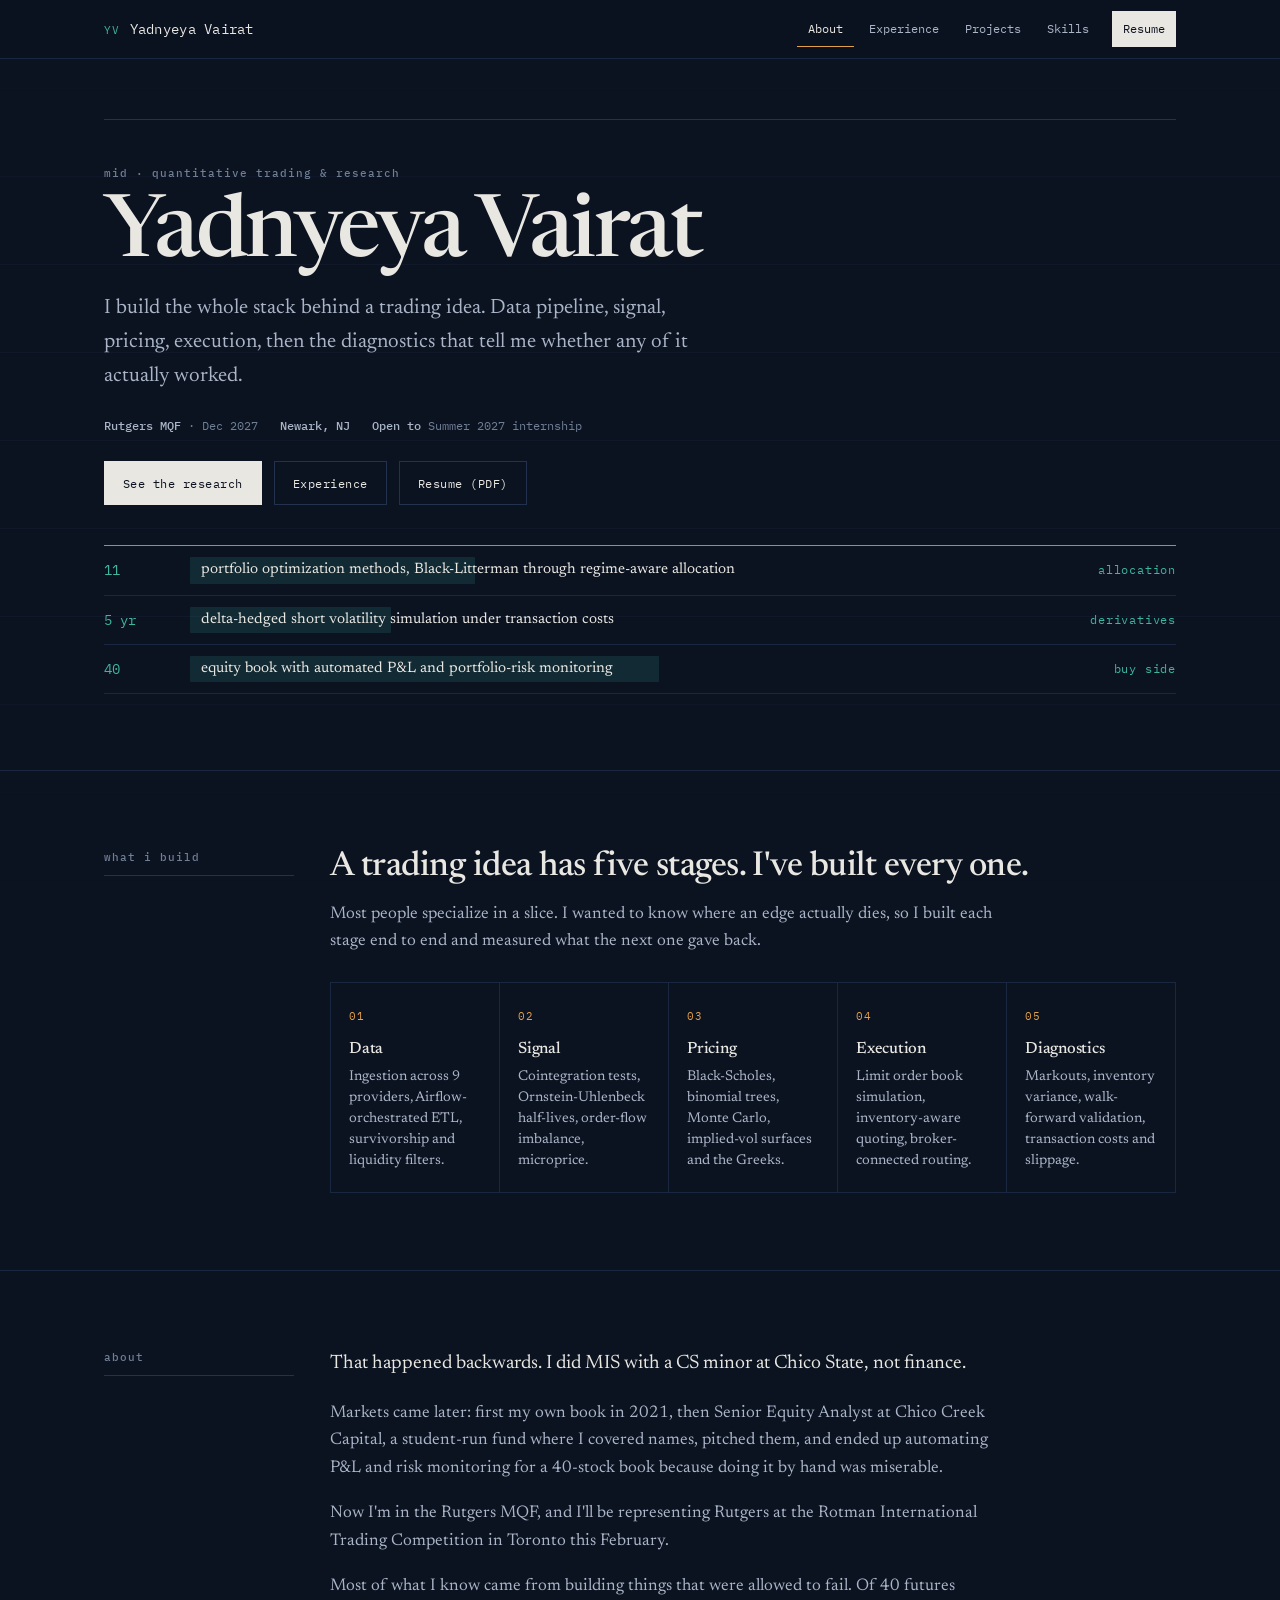
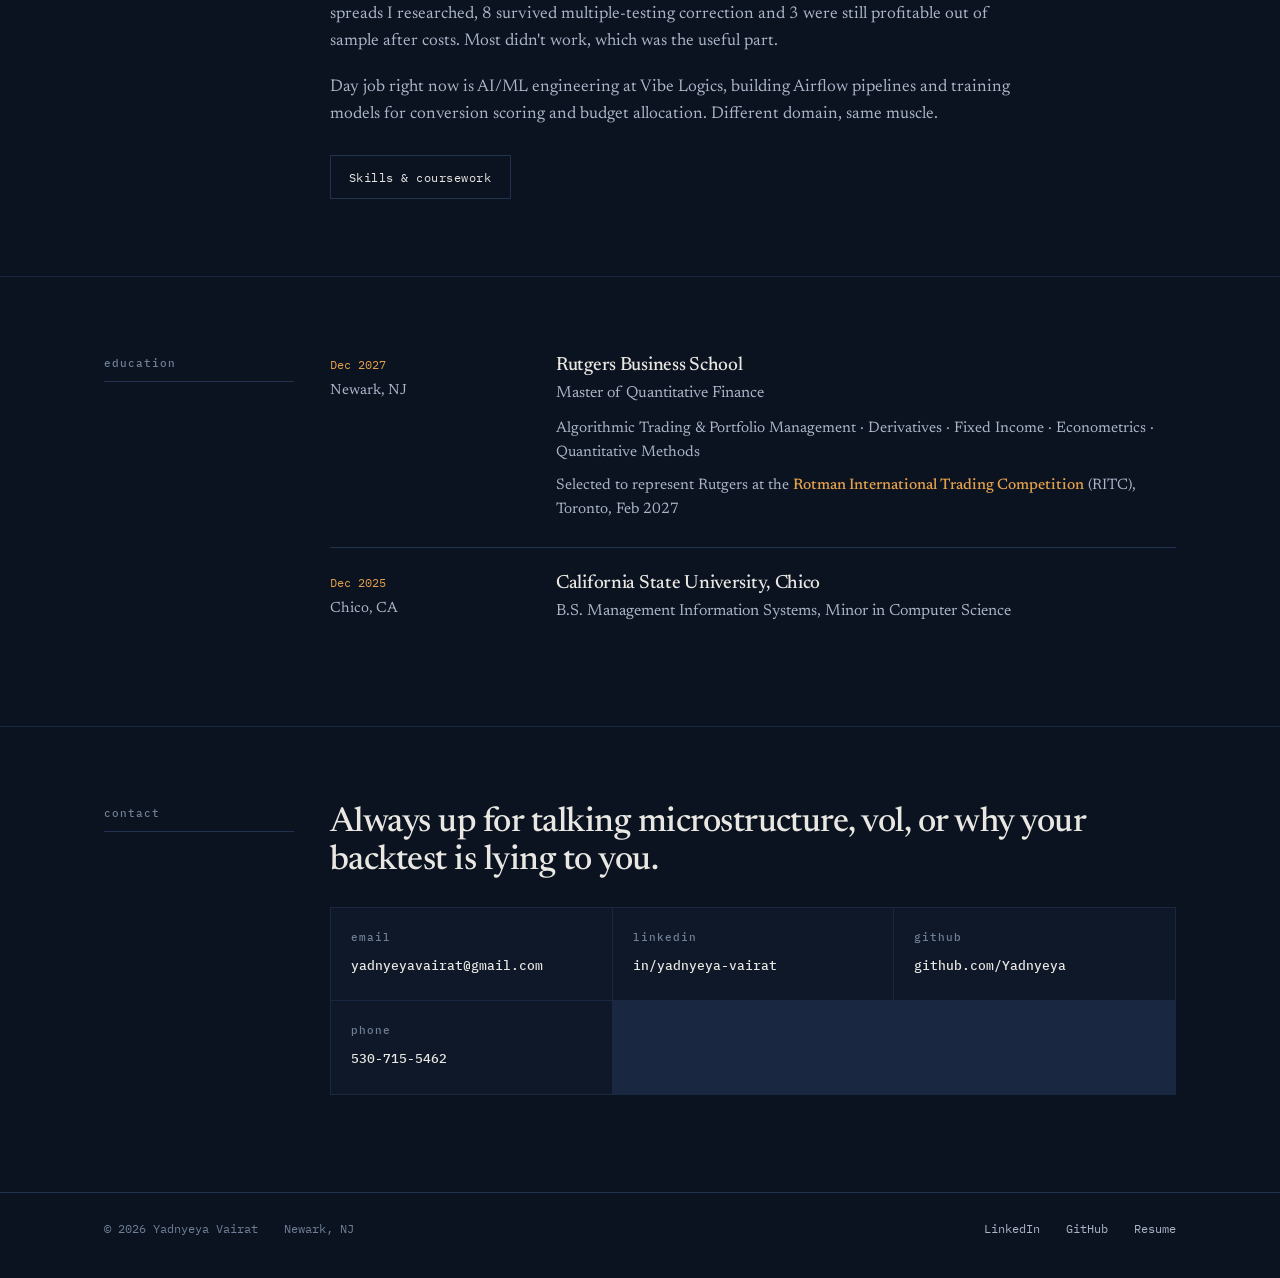
==== commit 28b8e797: "Trim hero ladder to one side and correct Vibe Logics title Hero: - Remove the size/level/book header" ====
--- a/index.html
+++ b/index.html
@@ -31,32 +31,10 @@
 
 <main id="main">
 
-  <!-- Hero: a two-sided depth ladder. Every rung is a real figure from the work. -->
+  <!-- Hero: a depth ladder below the mid. Every rung is a real figure from the work. -->
   <header class="hero">
     <div class="wrap">
       <div class="ladder">
-        <div class="ladder__head">
-          <span class="label">size</span>
-          <span class="label">level</span>
-          <span class="label">book</span>
-        </div>
-
-        <div class="rung rung--ask">
-          <span class="rung__qty">100,000+</span>
-          <span class="rung__bar"><i style="--w:94%"></i><span class="rung__label">simulated fills benchmarked across fixed, inventory-aware, and signal-driven quoting</span></span>
-          <span class="rung__side">market making</span>
-        </div>
-        <div class="rung rung--ask">
-          <span class="rung__qty">40</span>
-          <span class="rung__bar"><i style="--w:56%"></i><span class="rung__label">economically linked futures spreads screened for cointegration</span></span>
-          <span class="rung__side">relative value</span>
-        </div>
-        <div class="rung rung--ask">
-          <span class="rung__qty">9</span>
-          <span class="rung__bar"><i style="--w:31%"></i><span class="rung__label">market data and fundamentals providers wired into one research platform</span></span>
-          <span class="rung__side">platform</span>
-        </div>
-
         <div class="mid">
           <span class="label mid__tag">mid &middot; quantitative trading &amp; research</span>
           <h1>Yadnyeya Vairat</h1>
@@ -122,7 +100,7 @@
           <p class="dim">Markets came later: first my own book in 2021, then Senior Equity Analyst at Chico Creek Capital, a student-run fund where I covered names, pitched them, and ended up automating P&amp;L and risk monitoring for a 40-stock book because doing it by hand was miserable.</p>
           <p class="dim">Now I'm in the Rutgers MQF, and I'll be representing Rutgers at the Rotman International Trading Competition in Toronto this February.</p>
           <p class="dim">Most of what I know came from building things that were allowed to fail. Of 40 futures spreads I researched, 8 survived multiple-testing correction and 3 were still profitable out of sample after costs. Most didn't work, which was the useful part.</p>
-          <p class="dim">Day job right now is ML/AI engineering at Vibe Logics, building Airflow pipelines and training models for conversion scoring and budget allocation. Different domain, same muscle.</p>
+          <p class="dim">Day job right now is AI/ML engineering at Vibe Logics, building Airflow pipelines and training models for conversion scoring and budget allocation. Different domain, same muscle.</p>
           <div class="btn-row">
             <a class="btn" href="skills.html">Skills &amp; coursework</a>
           </div>
--- a/css/style.css
+++ b/css/style.css
@@ -115,15 +115,9 @@
 .ledger__rail{ position:sticky; top:86px; }
 .ledger__rail .label{ display:block; padding-bottom:9px; border-bottom:1px solid var(--rule); }
 
-/* ---------- hero: two-sided depth ladder ---------- */
+/* ---------- hero: depth ladder ---------- */
 .hero{ padding:clamp(34px,5vw,60px) 0 clamp(44px,6vw,76px); }
 .ladder{ border-top:1px solid var(--rule); }
-.ladder__head{
-  display:grid; grid-template-columns:70px 1fr 132px; gap:16px;
-  padding:9px 0; border-bottom:1px solid var(--rule-soft);
-}
-.ladder__head span:last-child{ text-align:right; }
-
 .rung{
   display:grid; grid-template-columns:70px 1fr 132px; gap:16px; align-items:center;
   padding:11px 0; border-bottom:1px solid var(--rule-soft); position:relative;
@@ -141,8 +135,6 @@
 }
 .rung__side{ text-align:right; font-family:var(--mono); font-size:.72rem; letter-spacing:.07em; }
 
-.rung--ask .rung__qty, .rung--ask .rung__side{ color:var(--ask); }
-.rung--ask .rung__bar i{ background:var(--ask); }
 .rung--bid .rung__qty, .rung--bid .rung__side{ color:var(--bid); }
 .rung--bid .rung__bar i{ background:var(--bid); }
 
@@ -151,7 +143,6 @@
 /* the mid row carries the name */
 .mid{
   padding:clamp(26px,4vw,44px) 0 clamp(26px,4vw,40px);
-  border-top:1px solid var(--ask);
   border-bottom:1px solid var(--bid);
 }
 .mid__tag{ display:block; margin-bottom:14px; }
@@ -313,8 +304,6 @@
   .nav__cv{ margin:8px var(--gutter); text-align:center; }
   .rung{ grid-template-columns:60px 1fr; }
   .rung__side{ display:none; }
-  .ladder__head{ grid-template-columns:60px 1fr; }
-  .ladder__head span:last-child{ display:none; }
 }
 @media (max-width:560px){
   .stack{ grid-template-columns:1fr; }
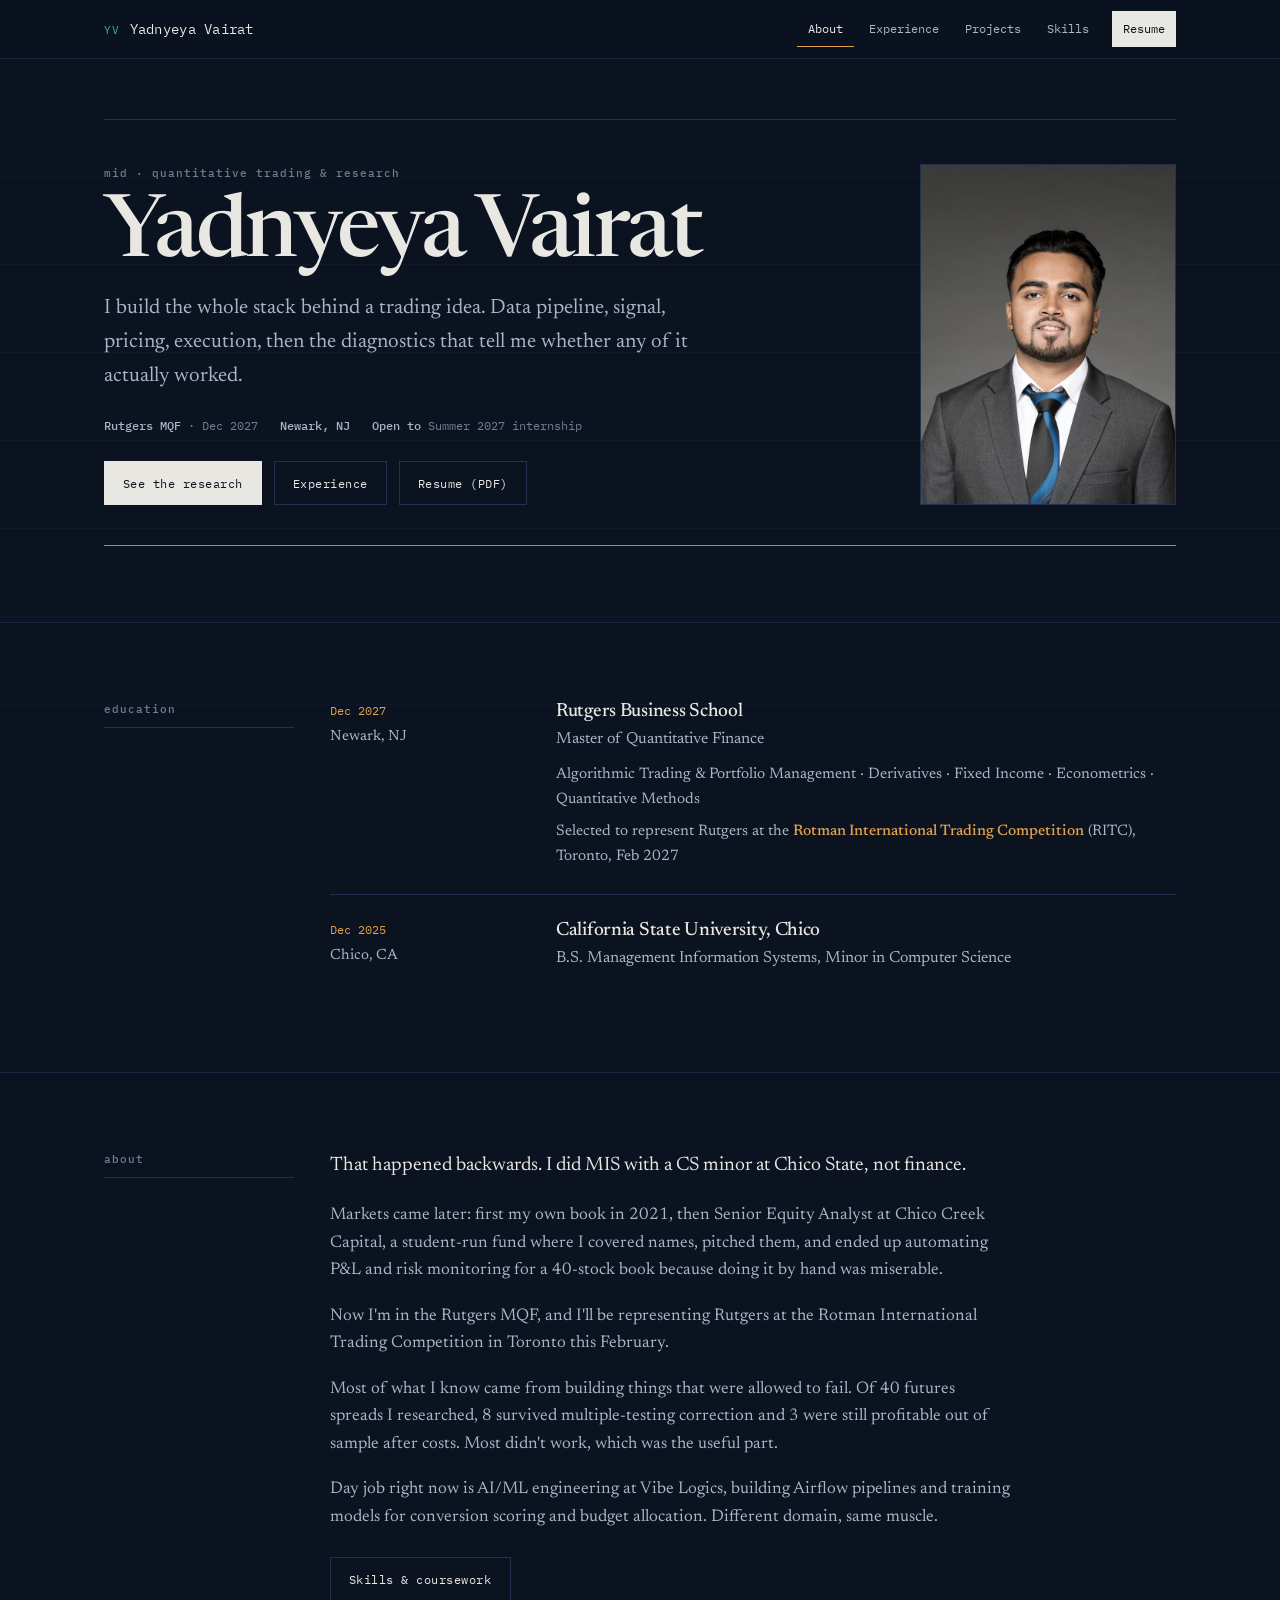
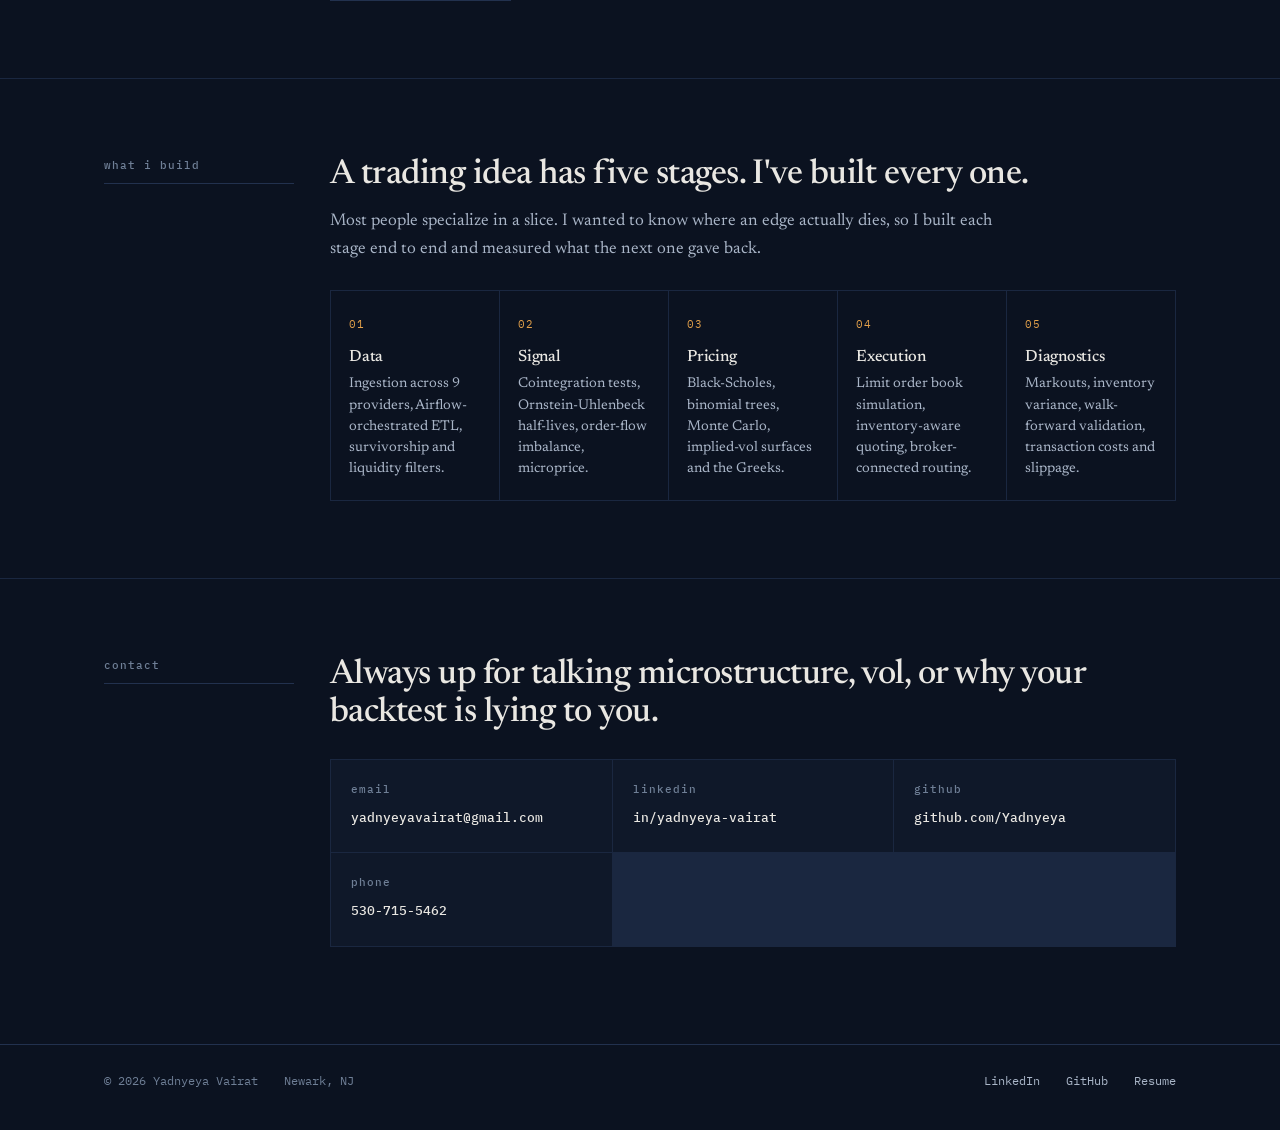
==== commit 1dd3de08: "Add headshot to hero, drop remaining ladder rungs, reorder about page - Hero: the name block becomes" ====
--- a/index.html
+++ b/index.html
@@ -31,59 +31,55 @@
 
 <main id="main">
 
-  <!-- Hero: a depth ladder below the mid. Every rung is a real figure from the work. -->
+  <!-- Hero: name block with the portrait held on the right rail. -->
   <header class="hero">
     <div class="wrap">
       <div class="ladder">
         <div class="mid">
-          <span class="label mid__tag">mid &middot; quantitative trading &amp; research</span>
-          <h1>Yadnyeya Vairat</h1>
-          <p class="mid__sub">I build the whole stack behind a trading idea. Data pipeline, signal, pricing, execution, then the diagnostics that tell me whether any of it actually worked.</p>
-          <div class="mid__meta">
-            <span><b>Rutgers MQF</b> &middot; Dec 2027</span>
-            <span><b>Newark, NJ</b></span>
-            <span><b>Open to</b> Summer 2027 internship</span>
+          <div class="mid__txt">
+            <span class="label mid__tag">mid &middot; quantitative trading &amp; research</span>
+            <h1>Yadnyeya Vairat</h1>
+            <p class="mid__sub">I build the whole stack behind a trading idea. Data pipeline, signal, pricing, execution, then the diagnostics that tell me whether any of it actually worked.</p>
+            <div class="mid__meta">
+              <span><b>Rutgers MQF</b> &middot; Dec 2027</span>
+              <span><b>Newark, NJ</b></span>
+              <span><b>Open to</b> Summer 2027 internship</span>
+            </div>
+            <div class="btn-row">
+              <a class="btn btn--solid" href="projects.html">See the research</a>
+              <a class="btn" href="experience.html">Experience</a>
+              <a class="btn" href="Resume.pdf" target="_blank" rel="noopener">Resume (PDF)</a>
+            </div>
           </div>
-          <div class="btn-row">
-            <a class="btn btn--solid" href="projects.html">See the research</a>
-            <a class="btn" href="experience.html">Experience</a>
-            <a class="btn" href="Resume.pdf" target="_blank" rel="noopener">Resume (PDF)</a>
-          </div>
-        </div>
-
-        <div class="rung rung--bid">
-          <span class="rung__qty">11</span>
-          <span class="rung__bar"><i style="--w:34%"></i><span class="rung__label">portfolio optimization methods, Black-Litterman through regime-aware allocation</span></span>
-          <span class="rung__side">allocation</span>
-        </div>
-        <div class="rung rung--bid">
-          <span class="rung__qty">5 yr</span>
-          <span class="rung__bar"><i style="--w:24%"></i><span class="rung__label">delta-hedged short volatility simulation under transaction costs</span></span>
-          <span class="rung__side">derivatives</span>
-        </div>
-        <div class="rung rung--bid">
-          <span class="rung__qty">40</span>
-          <span class="rung__bar"><i style="--w:56%"></i><span class="rung__label">equity book with automated P&amp;L and portfolio-risk monitoring</span></span>
-          <span class="rung__side">buy side</span>
+          <figure class="mid__shot">
+            <img src="images/headshot.jpg" width="660" height="880" alt="Yadnyeya Vairat" decoding="async">
+          </figure>
         </div>
       </div>
     </div>
   </header>
 
-  <!-- The stack: this one genuinely is a sequence, so it gets numbered. -->
-  <section class="sec" id="stack">
+  <!-- Education -->
+  <section class="sec" id="education">
     <div class="wrap">
       <div class="ledger reveal">
-        <div class="ledger__rail"><span class="label">what i build</span></div>
+        <div class="ledger__rail"><span class="label">education</span></div>
         <div>
-          <h2>A trading idea has five stages. I've built every one.</h2>
-          <p class="dim" style="margin-top:14px">Most people specialize in a slice. I wanted to know where an edge actually dies, so I built each stage end to end and measured what the next one gave back.</p>
-          <div class="stack" style="margin-top:26px">
-            <div class="stack__step"><span class="stack__n">01</span><h3>Data</h3><p>Ingestion across 9 providers, Airflow-orchestrated ETL, survivorship and liquidity filters.</p></div>
-            <div class="stack__step"><span class="stack__n">02</span><h3>Signal</h3><p>Cointegration tests, Ornstein-Uhlenbeck half-lives, order-flow imbalance, microprice.</p></div>
-            <div class="stack__step"><span class="stack__n">03</span><h3>Pricing</h3><p>Black-Scholes, binomial trees, Monte Carlo, implied-vol surfaces and the Greeks.</p></div>
-            <div class="stack__step"><span class="stack__n">04</span><h3>Execution</h3><p>Limit order book simulation, inventory-aware quoting, broker-connected routing.</p></div>
-            <div class="stack__step"><span class="stack__n">05</span><h3>Diagnostics</h3><p>Markouts, inventory variance, walk-forward validation, transaction costs and slippage.</p></div>
+          <div class="edu" style="border-top:0;padding-top:0">
+            <div><span class="role__when">Dec 2027</span><p class="role__where">Newark, NJ</p></div>
+            <div>
+              <h3>Rutgers Business School</h3>
+              <p class="edu__deg">Master of Quantitative Finance</p>
+              <p class="edu__note">Algorithmic Trading &amp; Portfolio Management &middot; Derivatives &middot; Fixed Income &middot; Econometrics &middot; Quantitative Methods</p>
+              <p class="edu__note" style="margin-top:8px">Selected to represent Rutgers at the <b>Rotman International Trading Competition</b> (RITC), Toronto, Feb 2027</p>
+            </div>
+          </div>
+          <div class="edu">
+            <div><span class="role__when">Dec 2025</span><p class="role__where">Chico, CA</p></div>
+            <div>
+              <h3>California State University, Chico</h3>
+              <p class="edu__deg">B.S. Management Information Systems, Minor in Computer Science</p>
+            </div>
           </div>
         </div>
       </div>
@@ -109,27 +105,20 @@
     </div>
   </section>
 
-  <!-- Education -->
-  <section class="sec" id="education">
+  <!-- The stack: this one genuinely is a sequence, so it gets numbered. -->
+  <section class="sec" id="stack">
     <div class="wrap">
       <div class="ledger reveal">
-        <div class="ledger__rail"><span class="label">education</span></div>
+        <div class="ledger__rail"><span class="label">what i build</span></div>
         <div>
-          <div class="edu" style="border-top:0;padding-top:0">
-            <div><span class="role__when">Dec 2027</span><p class="role__where">Newark, NJ</p></div>
-            <div>
-              <h3>Rutgers Business School</h3>
-              <p class="edu__deg">Master of Quantitative Finance</p>
-              <p class="edu__note">Algorithmic Trading &amp; Portfolio Management &middot; Derivatives &middot; Fixed Income &middot; Econometrics &middot; Quantitative Methods</p>
-              <p class="edu__note" style="margin-top:8px">Selected to represent Rutgers at the <b>Rotman International Trading Competition</b> (RITC), Toronto, Feb 2027</p>
-            </div>
-          </div>
-          <div class="edu">
-            <div><span class="role__when">Dec 2025</span><p class="role__where">Chico, CA</p></div>
-            <div>
-              <h3>California State University, Chico</h3>
-              <p class="edu__deg">B.S. Management Information Systems, Minor in Computer Science</p>
-            </div>
+          <h2>A trading idea has five stages. I've built every one.</h2>
+          <p class="dim" style="margin-top:14px">Most people specialize in a slice. I wanted to know where an edge actually dies, so I built each stage end to end and measured what the next one gave back.</p>
+          <div class="stack" style="margin-top:26px">
+            <div class="stack__step"><span class="stack__n">01</span><h3>Data</h3><p>Ingestion across 9 providers, Airflow-orchestrated ETL, survivorship and liquidity filters.</p></div>
+            <div class="stack__step"><span class="stack__n">02</span><h3>Signal</h3><p>Cointegration tests, Ornstein-Uhlenbeck half-lives, order-flow imbalance, microprice.</p></div>
+            <div class="stack__step"><span class="stack__n">03</span><h3>Pricing</h3><p>Black-Scholes, binomial trees, Monte Carlo, implied-vol surfaces and the Greeks.</p></div>
+            <div class="stack__step"><span class="stack__n">04</span><h3>Execution</h3><p>Limit order book simulation, inventory-aware quoting, broker-connected routing.</p></div>
+            <div class="stack__step"><span class="stack__n">05</span><h3>Diagnostics</h3><p>Markouts, inventory variance, walk-forward validation, transaction costs and slippage.</p></div>
           </div>
         </div>
       </div>
--- a/css/style.css
+++ b/css/style.css
@@ -115,36 +115,19 @@
 .ledger__rail{ position:sticky; top:86px; }
 .ledger__rail .label{ display:block; padding-bottom:9px; border-bottom:1px solid var(--rule); }
 
-/* ---------- hero: depth ladder ---------- */
+/* ---------- hero ---------- */
 .hero{ padding:clamp(34px,5vw,60px) 0 clamp(44px,6vw,76px); }
 .ladder{ border-top:1px solid var(--rule); }
-.rung{
-  display:grid; grid-template-columns:70px 1fr 132px; gap:16px; align-items:center;
-  padding:11px 0; border-bottom:1px solid var(--rule-soft); position:relative;
-}
-.rung__qty{ font-family:var(--mono); font-size:.86rem; font-variant-numeric:tabular-nums; }
-.rung__bar{ position:relative; min-height:22px; padding:3px 12px 3px 11px; }
-.rung__bar i{
-  position:absolute; left:0; top:0; bottom:0; display:block;
-  width:var(--w,40%); opacity:.15; border-radius:1px;
-  transform-origin:left center;
-}
-.rung__label{
-  position:relative; z-index:1; font-size:.94rem; color:var(--paper);
-  line-height:1.35; display:block;
-}
-.rung__side{ text-align:right; font-family:var(--mono); font-size:.72rem; letter-spacing:.07em; }
-
-.rung--bid .rung__qty, .rung--bid .rung__side{ color:var(--bid); }
-.rung--bid .rung__bar i{ background:var(--bid); }
-
-.rung:hover .rung__bar i{ opacity:.28; }
-
-/* the mid row carries the name */
+
+/* the name block, with the portrait held on the right */
 .mid{
   padding:clamp(26px,4vw,44px) 0 clamp(26px,4vw,40px);
   border-bottom:1px solid var(--bid);
-}
+  display:grid; grid-template-columns:1fr minmax(0,256px);
+  gap:clamp(22px,4vw,48px); align-items:start;
+}
+.mid__shot{ margin:0; border:1px solid var(--rule); }
+.mid__shot img{ width:100%; filter:grayscale(.34) contrast(1.03); }
 .mid__tag{ display:block; margin-bottom:14px; }
 .mid h1{
   font-size:clamp(2.7rem,8.2vw,5.4rem); line-height:.93; letter-spacing:-.03em;
@@ -272,14 +255,11 @@
 .lb__cap{ padding:12px var(--gutter) 22px; font-family:var(--mono); font-size:.74rem; color:var(--muted); text-align:center; }
 
 /* ---------- motion ---------- */
-.rung__bar i{ animation:grow .62s cubic-bezier(.2,.8,.25,1) backwards; }
-@keyframes grow{ from{ transform:scaleX(0); } to{ transform:scaleX(1); } }
 .reveal{ opacity:0; transform:translateY(10px); }
 .reveal.in{ opacity:1; transform:none; transition:opacity .5s ease, transform .5s ease; }
 
 @media (prefers-reduced-motion:reduce){
   html{ scroll-behavior:auto; }
-  .rung__bar i{ animation:none; }
   .reveal{ opacity:1; transform:none; }
   *{ transition-duration:.01ms !important; }
 }
@@ -302,8 +282,8 @@
   .nav__links.open{ display:flex; }
   .nav__links a{ padding:12px var(--gutter); }
   .nav__cv{ margin:8px var(--gutter); text-align:center; }
-  .rung{ grid-template-columns:60px 1fr; }
-  .rung__side{ display:none; }
+  .mid{ grid-template-columns:1fr; gap:26px; }
+  .mid__shot{ max-width:190px; }
 }
 @media (max-width:560px){
   .stack{ grid-template-columns:1fr; }
